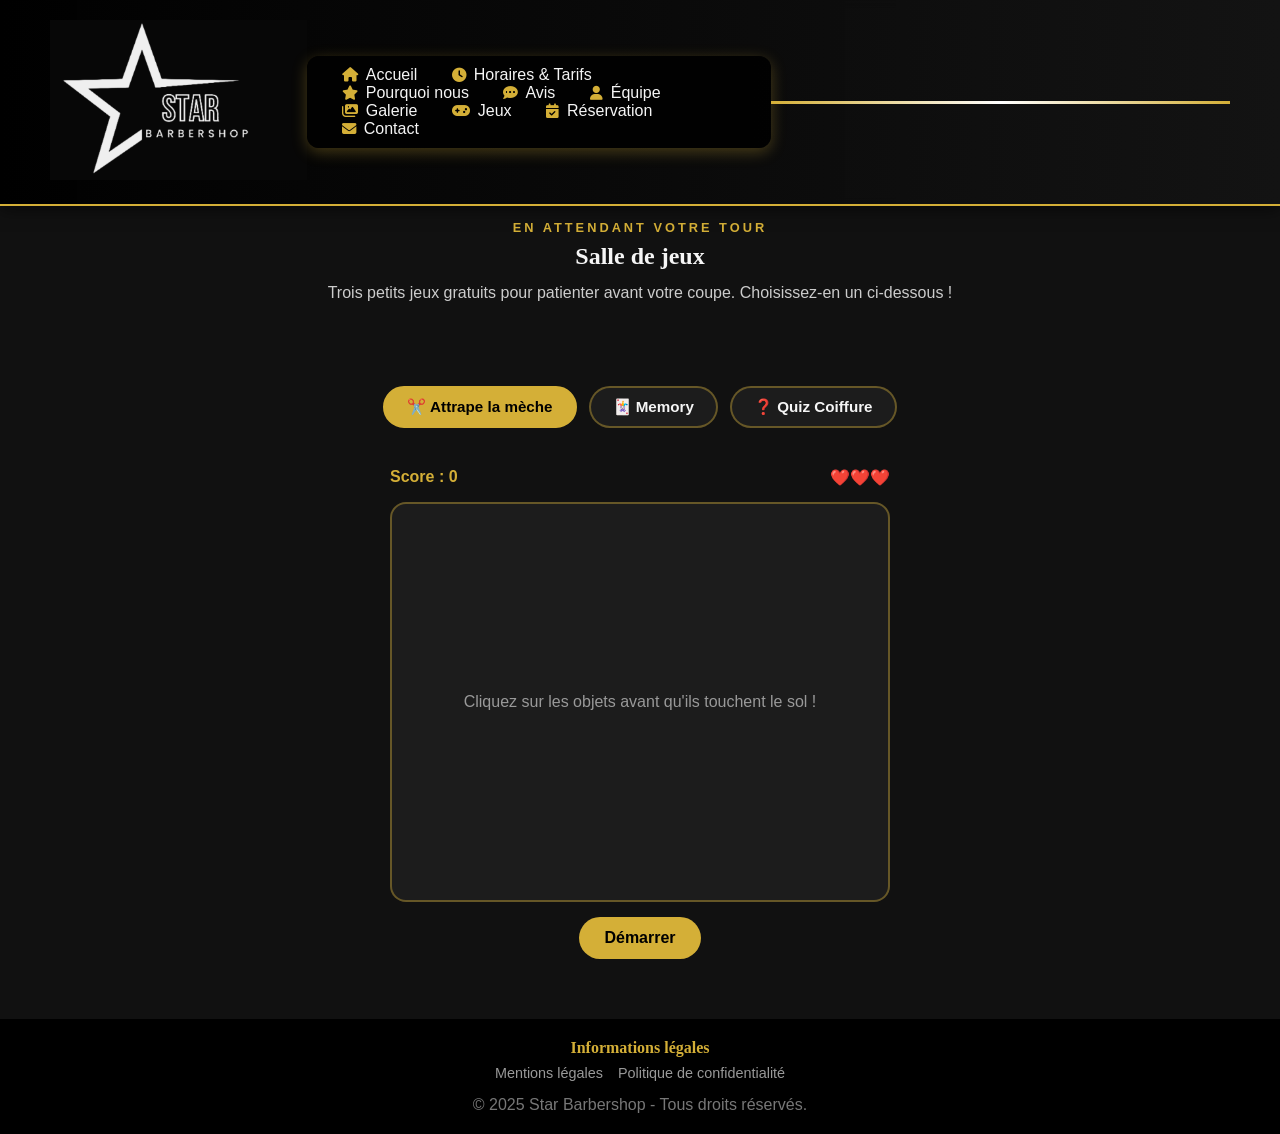
==== jeux.html @ d7e020ca "Add files via upload" ====
<!DOCTYPE html>
<html lang="fr">
<head>
  <meta charset="UTF-8" />
  <meta name="viewport" content="width=device-width, initial-scale=1.0">
  <title>Jeux — Star Barbershop</title>
  <meta name="description" content="Patientez en jouant : trois mini-jeux gratuits sur le site de Star Barbershop, salon de coiffure à Mourmelon-le-Grand.">
  <link rel="canonical" href="https://www.starbarbershop.fr/jeux.html">

  <link rel="icon" type="image/svg+xml" href="favicon.svg?v=2">
  <link rel="icon" type="image/png" sizes="32x32" href="favicon-32x32.png?v=2">
  <link rel="icon" type="image/png" sizes="16x16" href="favicon-16x16.png?v=2">
  <link rel="icon" href="favicon.ico?v=2" sizes="any">
  <link rel="apple-touch-icon" href="apple-touch-icon.png?v=2">

  <link href="https://fonts.googleapis.com/css2?family=Roboto:wght@400;700&display=swap" rel="stylesheet">
  <link rel="stylesheet" href="https://cdnjs.cloudflare.com/ajax/libs/font-awesome/6.5.0/css/all.min.css" />
  <link rel="stylesheet" href="style.css" />
  <link rel="stylesheet" href="games.css" />
</head>
<body>

<header class="header">
  <a href="index.html"><img src="image/logo.png" alt="Star Barbershop" class="logo"></a>

  <div class="burger" id="burger">☰</div>

  <nav id="menu">
    <a href="index.html#accueil"><i class="fa-solid fa-house"></i> Accueil</a>
    <a href="index.html#infos"><i class="fa-solid fa-clock"></i> Horaires & Tarifs</a>
    <a href="index.html#why"><i class="fa-solid fa-star"></i> Pourquoi nous</a>
    <a href="index.html#avis"><i class="fa-solid fa-comment-dots"></i> Avis</a>
    <a href="index.html#equipe"><i class="fa-solid fa-user"></i> Équipe</a>
    <a href="index.html#galerie"><i class="fa-solid fa-images"></i> Galerie</a>
    <a href="jeux.html"><i class="fa-solid fa-gamepad"></i> Jeux</a>
    <a href="index.html#reservation"><i class="fa-solid fa-calendar-check"></i> Réservation</a>
    <a href="index.html#contact"><i class="fa-solid fa-envelope"></i> Contact</a>
  </nav>
</header>

<section id="jeux-intro" class="games-intro">
  <span class="eyebrow">En attendant votre tour</span>
  <h1>Salle de jeux</h1>
  <p>Trois petits jeux gratuits pour patienter avant votre coupe. Choisissez-en un ci-dessous !</p>
</section>

<section id="jeux" class="games">
  <div class="game-selector">
    <button class="game-tab active" data-game="catch">✂️ Attrape la mèche</button>
    <button class="game-tab" data-game="memory">🃏 Memory</button>
    <button class="game-tab" data-game="quiz">❓ Quiz Coiffure</button>
  </div>

  <!-- JEU 1 : ATTRAPE LA MÈCHE -->
  <div id="game-catch" class="game-panel active">
    <div class="catch-game">
      <div class="catch-stats">
        <span>Score : <strong id="catch-score">0</strong></span>
        <span id="catch-lives">❤️❤️❤️</span>
      </div>
      <div id="catch-area" class="catch-area">
        <p class="catch-message">Cliquez sur les objets avant qu'ils touchent le sol !</p>
      </div>
      <button id="catch-start-btn" class="btn">Démarrer</button>
    </div>
  </div>

  <!-- JEU 2 : MEMORY -->
  <div id="game-memory" class="game-panel">
    <div class="memory-game">
      <div class="memory-stats">Coups : <strong id="memory-moves">0</strong></div>
      <div id="memory-grid" class="memory-grid"></div>
      <p id="memory-win-message" class="memory-win-message" style="display:none;"></p>
      <button id="memory-restart-btn" class="btn">Recommencer</button>
    </div>
  </div>

  <!-- JEU 3 : QUIZ -->
  <div id="game-quiz" class="game-panel">
    <div class="quiz-game">
      <div id="quiz-question-block" class="quiz-question-block">
        <p id="quiz-progress" class="quiz-progress">Question 1/6</p>
        <h3 id="quiz-question" class="quiz-question"></h3>
        <div id="quiz-options" class="quiz-options"></div>
        <p id="quiz-feedback" class="quiz-feedback"></p>
        <button id="quiz-next-btn" class="btn" style="display:none;">Question suivante</button>
      </div>
      <div id="quiz-result" class="quiz-result" style="display:none;">
        <p id="quiz-score-text"></p>
        <button id="quiz-restart-btn" class="btn">Recommencer</button>
      </div>
    </div>
  </div>
</section>

<footer>
  <div class="footer-legal">
    <h3>Informations légales</h3>
    <div class="footer-legal-links">
      <a href="mentions-legales.html">Mentions légales</a>
      <a href="politique-de-confidentialite.html">Politique de confidentialité</a>
    </div>
  </div>
  <p>© 2025 Star Barbershop - Tous droits réservés.</p>
</footer>

<script src="script.js"></script>
<script src="games.js"></script>
</body>
</html>
---- style.css ----
/* === RESET & BASE === */
* {
  margin: 0;
  padding: 0;
  box-sizing: border-box;
}

body {
  font-family: 'Poppins', sans-serif;
  background-color: #111;
  color: #f5f5f5;
  padding-top: 180px; /* hauteur du header + espace */
  overflow-x: hidden;
}

html {
  scroll-behavior: smooth; /* défilement fluide */
  scroll-padding-top: 180px; /* espace au-dessus des sections pour header fixe */
}

/* === TITRES === */
h1, h2 {
  font-family: 'Playfair Display', serif;
  text-align: center;
}

h2::after {
  content: "";
  width: 60px;
  height: 3px;
  background: #d4af37;
  display: block;
  margin: 10px auto;
}

.eyebrow {
  display: block;
  text-align: center;
  color: #d4af37;
  text-transform: uppercase;
  letter-spacing: 3px;
  font-size: 0.8rem;
  font-weight: 600;
  margin-bottom: 8px;
}

/* === HEADER === */
header, .header {
  position: fixed;
  width: 100%;
  top: 0;
  background: linear-gradient(90deg, rgba(0,0,0,0.95), rgba(20,20,20,0.85));
  display: flex;
  justify-content: space-between;
  align-items: center;
  padding: 20px 50px;
  box-shadow: 0 4px 15px rgba(0,0,0,0.5);
  border-bottom: 2px solid #d4af37; /* touche dorée subtile */
  z-index: 1000;
  backdrop-filter: blur(5px); /* effet glass */
}

header::after {
  content: "";
  display: block;
  width: 100%;
  height: 3px;
  background: linear-gradient(to right, #d4af37, #fff, #d4af37);
}

.logo {
  height: 160px;
  transition: transform 0.3s ease, filter 0.3s ease;
}

.logo:hover {
  transform: scale(1.05);
  filter: drop-shadow(0 0 8px #d4af37);
}

nav a {
  color: #f5f5f5;
  margin: 0 15px;
  text-decoration: none;
  font-weight: 500;
  transition: color 0.3s ease;
}
nav a i {
  color: #d4af37;
  font-size: 0.9em;
}

nav a:hover {
  color: #d4af37;
}
nav a {
  display: inline-flex;
  align-items: center;
  gap: 8px;                   /* espace icône ↔ texte */
}

nav a:focus-visible,
.btn:focus-visible,
.gallery img:focus-visible {
  outline: 2px solid #d4af37;
  outline-offset: 3px;
}

/* === HERO (avec parallaxe léger) === */
.hero {
  width: 100%;
  height: 60vh; /* réduit la hauteur de la partie noire */
  text-align: center;
  padding: 60px 20px;
  background: linear-gradient(rgba(0,0,0,0.6), rgba(0,0,0,0.6)),
              url("image/hero.jpg") center/cover no-repeat fixed; /* parallaxe léger */
  display: flex;
  justify-content: center;
  align-items: center;
  flex-direction: column;
}

.hero h1 {
  font-size: 2.8rem;
  line-height: 1.2;
}

.hero h1 span {
  color: #d4af37;
}

.hero p {
  margin: 15px 0;
  font-size: 1.2rem;
}

.hero-trust {
  display: inline-flex;
  align-items: center;
  gap: 8px;
  color: #d4af37;
  font-weight: 600;
  font-size: 0.95rem;
  margin-bottom: 10px;
}

.hero-trust i {
  font-size: 0.85em;
}

/* === BOUTONS === */
.btn {
  background-color: #d4af37;
  color: #000;
  padding: 12px 25px;
  border-radius: 50px;
  text-decoration: none;
  font-weight: bold;
  display: inline-flex;
  align-items: center;
  gap: 8px;
  transition: all 0.3s ease;
  margin: auto;
  border: none;
  cursor: pointer;
  font-family: inherit;
  font-size: 1rem;
}

.btn:hover {
  transform: scale(1.05);
  box-shadow: 0 6px 15px rgba(212, 175, 55, 0.5);
}

.btn-outline {
  background-color: transparent;
  color: #f5f5f5;
  border: 2px solid #666;
}

.btn-outline:hover {
  border-color: #d4af37;
  box-shadow: none;
  transform: none;
}

.google-btn {
  background-color: #4285F4;
  color: #fff;
}

/* === SECTIONS === */
section {
  width: 100%;
  padding: 60px 20px;
  margin: auto;
  opacity: 0;
  transform: translateY(40px);
  transition: all 0.8s ease;
  display: flex;
  flex-direction: column;
  align-items: center;
  scroll-margin-top: 180px; /* pour ancres */
}

section.visible {
  opacity: 1;
  transform: translateY(0);
}

/* === INFOS BOX (Horaires et Tarifs) === */
.infos, .why {
  padding: 80px 20px;
}

.infos-container {
  width: 100%;
  display: flex;
  justify-content: center;
  flex-wrap: wrap;
  gap: 40px;
}

.infos-box {
  flex: 0 1 300px;
  background: #1c1c1c;
  padding: 40px;
  border-radius: 20px;
  text-align: center;
  border: 2px solid rgba(212,175,55,0.6);
  box-shadow: 0 8px 20px rgba(212,175,55,0.3);
  transition: transform 0.3s ease, box-shadow 0.3s ease;
}

.infos-box:hover {
  transform: translateY(-5px);
  box-shadow: 0 10px 25px rgba(212,175,55,0.5);
}

.infos-box li {
  display: flex;
  justify-content: space-between;
  padding: 12px 0;
  border-bottom: 1px solid #333;
}

/* === WHY BOX (Savoir-faire, Qualité, Ambiance) === */
.why-grid {
  display: flex;
  flex-wrap: wrap;
  justify-content: center;
  gap: 30px;
  width: 100%;
}

.why-box {
  flex: 0 1 280px;
  background: #222;
  padding: 35px;
  border-radius: 20px;
  text-align: center;
  border: 2px solid rgba(212,175,55,0.3);
  box-shadow: 0 6px 18px rgba(212,175,55,0.2);
  transition: transform 0.3s ease, background 0.3s ease, box-shadow 0.3s ease;
}

.why-box:hover {
  transform: translateY(-5px);
  background: #2a2a2a;
  box-shadow: 0 10px 25px rgba(212,175,55,0.4);
}

.why-box i {
  font-size: 2.5rem;
  color: #d4af37;
  margin-bottom: 15px;
}

/* === AVIS CLIENTS (Google) === */
.avis {
  padding: 80px 20px;
}

.avis-content {
  display: flex;
  flex-wrap: wrap;
  justify-content: center;
  align-items: center;
  gap: 50px;
  max-width: 800px;
  margin-bottom: 30px;
}

.rating-circle {
  display: flex;
  flex-direction: column;
  align-items: center;
  background: #1c1c1c;
  border: 2px solid rgba(212,175,55,0.6);
  border-radius: 20px;
  padding: 30px 40px;
  box-shadow: 0 8px 20px rgba(212,175,55,0.3);
}

.rating-number {
  font-family: 'Playfair Display', serif;
  font-size: 3rem;
  font-weight: 700;
  color: #d4af37;
  line-height: 1;
}

.stars {
  margin: 10px 0;
  color: #d4af37;
  font-size: 1.1rem;
  letter-spacing: 3px;
}

.rating-count {
  color: #ccc;
  font-size: 0.9rem;
}

.avis-text {
  flex: 1 1 280px;
  color: #ddd;
  line-height: 1.7;
  text-align: center;
}

/* === GALERIE === */
.gallery {
  display: flex;
  justify-content: center;
  flex-wrap: wrap;
  gap: 15px;
  width: 100%;
}

.gallery img {
  max-width: 280px;
  width: 100%;
  border-radius: 8px;
  transition: transform 0.4s, box-shadow 0.4s;
}

.gallery img:hover {
  transform: scale(1.05);
  box-shadow: 0 8px 20px rgba(212, 175, 55, 0.4);
}

.gallery-note {
  color: #999;
  font-size: 0.85rem;
  margin-top: 15px;
  text-align: center;
}

/* === ÉQUIPE === */
.team {
  display: flex;
  justify-content: center;
  flex-wrap: wrap;
  gap: 20px;
}

.member {
  text-align: center;
  flex: 0 1 250px;
}

.member img {
  width: 100%;
  border-radius: 10px;
  margin-bottom: 10px;
}

/* === CARTE (consentement cookies) === */
.map-container {
  width: 100%;
  max-width: 100%;
}

.map-placeholder {
  width: 100%;
  height: 250px;
  background: #1c1c1c;
  border: 2px dashed rgba(212,175,55,0.4);
  border-radius: 10px;
  display: flex;
  flex-direction: column;
  align-items: center;
  justify-content: center;
  text-align: center;
  gap: 15px;
  padding: 20px;
}

.map-placeholder p {
  color: #ccc;
  font-size: 0.9rem;
  max-width: 400px;
}

#gmap-iframe {
  border: 0;
  border-radius: 10px;
}

/* === FOOTER === */
footer {
  width: 100%;
  text-align: center;
  padding: 20px;
  background-color: #000;
  color: #777;
}

/* === SECTION "INFORMATIONS LÉGALES" DANS LE FOOTER === */
.footer-legal {
  margin-bottom: 15px;
}

.footer-legal h3 {
  font-family: 'Playfair Display', serif;
  color: #d4af37;
  font-size: 1rem;
  margin-bottom: 8px;
}

.footer-legal-links {
  display: flex;
  justify-content: center;
  flex-wrap: wrap;
  gap: 15px;
}

.footer-legal-links a {
  color: #999;
  text-decoration: none;
  font-size: 0.9rem;
  transition: color 0.3s ease;
}

.footer-legal-links a:hover {
  color: #d4af37;
}

/* === BANDEAU COOKIES === */
.cookie-banner {
  position: fixed;
  bottom: 20px;
  left: 50%;
  transform: translateX(-50%);
  width: min(600px, 92vw);
  background: #1c1c1c;
  border: 2px solid rgba(212,175,55,0.6);
  border-radius: 16px;
  padding: 20px 25px;
  box-shadow: 0 10px 30px rgba(0,0,0,0.6);
  z-index: 2000;
  display: flex;
  flex-direction: column;
  gap: 15px;
}

.cookie-banner.hidden {
  display: none;
}

.cookie-banner p {
  color: #ddd;
  font-size: 0.9rem;
  line-height: 1.5;
}

.cookie-banner a {
  color: #d4af37;
  text-decoration: underline;
}

.cookie-actions {
  display: flex;
  gap: 12px;
  justify-content: center;
  flex-wrap: wrap;
}

.cookie-actions .btn {
  padding: 10px 22px;
  font-size: 0.9rem;
  margin: 0;
}

/* === PAGE LÉGALE (Mentions légales, etc.) === */
.legal-page {
  max-width: 900px;
  margin: 0 auto;
  padding-top: 40px;
  text-align: left;
}

.legal-page h1 {
  font-size: 2.2rem;
}

.last-updated {
  text-align: center;
  color: #999;
  font-style: italic;
  margin-bottom: 40px;
}

.legal-content {
  display: flex;
  flex-direction: column;
  gap: 30px;
  width: 100%;
}

.legal-block {
  background: #1c1c1c;
  padding: 30px;
  border-radius: 20px;
  border: 2px solid rgba(212, 175, 55, 0.3);
  box-shadow: 0 6px 18px rgba(212, 175, 55, 0.15);
}

.legal-block h2 {
  text-align: left;
  font-size: 1.4rem;
  margin-bottom: 15px;
}

.legal-block h2::after {
  margin: 10px 0;
}

.legal-text {
  color: #ddd;
  line-height: 1.6;
}

.legal-list li {
  display: flex;
  justify-content: space-between;
  gap: 20px;
  padding: 10px 0;
  border-bottom: 1px solid #333;
  color: #ddd;
}

.legal-list li span:first-child {
  color: #d4af37;
  font-weight: 600;
  flex: 0 0 auto;
}

.legal-list li span:last-child {
  text-align: right;
}

/* === MODALE === */
.modal {
  display: none; 
  position: fixed; 
  z-index: 1000; 
  left: 0;
  top: 0;
  width: 100%; 
  height: 100%; 
  overflow: auto; 
  background-color: rgba(0,0,0,0.7);
  animation: fadeIn 0.3s;
}

.modal-content {
  background-color: #111;
  margin: 50px auto; 
  padding: 20px;
  border-radius: 8px;
  width: 90%;
  max-width: 900px;
  box-shadow: 0 8px 20px rgba(212,175,55,0.5);
  position: relative;
}

.close {
  color: #d4af37;
  float: right;
  font-size: 28px;
  font-weight: bold;
  cursor: pointer;
}

.close:hover {
  color: #fff;
}

@keyframes fadeIn {
  from {opacity: 0;}
  to {opacity: 1;}
}

/* === FORMULAIRES === */
form {
  display: flex;
  flex-direction: column;
  gap: 10px;
  max-width: 400px;
  margin: 0 auto;
}

form input, form select, form button {
  padding: 10px;
  border-radius: 5px;
  border: none;
}

form button {
  background-color: #d4af37;
  color: #000;
  font-weight: bold;
  cursor: pointer;
  transition: all 0.3s ease;
}

form button:hover {
  transform: scale(1.03);
  box-shadow: 0 5px 12px rgba(212, 175, 55, 0.4);
}

/* === MENU BURGER === */
.burger {
  display: none;
  font-size: 2em;
  color: #d4af37;
  cursor: pointer;
  transition: transform 0.3s ease;
}

.burger.active {
  transform: rotate(90deg);
}

#menu {
  background-color: rgba(0, 0, 0, 0.85);
  border-radius: 12px;
  padding: 10px 20px;
  box-shadow: 0 4px 15px rgba(212, 175, 55, 0.3);
}

/* === RESPONSIVE === */
@media (max-width: 1024px) {
  header { flex-direction: column; text-align: center; }
  nav { margin-top: 10px; }
  nav a { display: inline-block; margin: 8px 10px; }
}

@media (max-width: 768px) {
  body {
    font-size: 15px;
    padding-top: 100px; /* CORRECTION : header mobile plus bas (~70-90px), évite le grand vide */
  }
  html {
    scroll-padding-top: 100px; /* CORRECTION : cohérent avec le nouveau padding-top mobile */
  }
  header { padding: 10px 20px; }
  .logo { height: 50px; }
  .hero { height: 50vh; padding: 50px 20px; }
  .hero h1 { font-size: 1.8em; }
  .btn { padding: 12px 25px; font-size: 0.9em; }
  section { padding: 40px 20px; scroll-margin-top: 100px; }
  .avis-content { gap: 25px; }
  .team { flex-direction: column; align-items: center; }
  .member { width: 90%; }
  .member img { width: 100%; border-radius: 8px; }
  .gallery { flex-direction: column; align-items: center; }
  .gallery img { width: 90%; }
  form { width: 100%; max-width: 90%; }
  form input, form select, form button { width: 100%; }
  iframe { height: 200px; }
  .map-placeholder { height: 200px; }
  .burger { display: block; }
  .legal-list li {
    flex-direction: column;
    gap: 4px;
  }
  .legal-list li span:last-child {
    text-align: left;
  }
  #menu {
    display: flex;
    flex-direction: column;
    width: 100%;
    background-color: #000;
    text-align: center;
    position: absolute;
    top: 75px;
    left: 0;
    overflow: hidden;
    max-height: 0;
    opacity: 0;
    border-top: 2px solid #d4af37;
  }
 #menu.active {
  max-height: 90vh;           /* prend presque tout l’écran */
  opacity: 1;
  overflow-y: auto;           /* scroll si nécessaire */
  box-shadow: 0 4px 15px rgba(212, 175, 55, 0.3);
}
  #menu a { display: block; margin: 12px 0; padding: 8px; font-size: 1.1em; color: #f5f5f5; transition: color 0.3s ease; }
  #menu a:hover { color: #d4af37; }
}

@media (max-width: 480px) {
  nav a { display: block; margin: 6px 0; }
  h1, h2 { font-size: 1.3em; }
  .btn { font-size: 0.8em; padding: 10px 20px; }
  footer { font-size: 0.8em; }
}

/* === ACCESSIBILITÉ : mouvement réduit === */
@media (prefers-reduced-motion: reduce) {
  html { scroll-behavior: auto; }
  section, .rating-number { transition: none; }
}
---- games.css ----
/* ============================
   PAGE JEUX — styles dédiés
   ============================ */

.games-intro {
  padding-top: 40px;
  max-width: 700px;
  margin: 0 auto;
  text-align: center;
}

.games-intro p {
  color: #ccc;
  line-height: 1.6;
  margin-top: 10px;
}

.games {
  padding-top: 20px;
}

/* --- Sélecteur d'onglets --- */
.game-selector {
  display: flex;
  flex-wrap: wrap;
  justify-content: center;
  gap: 12px;
  margin-bottom: 40px;
}

.game-tab {
  background: #1c1c1c;
  color: #f5f5f5;
  border: 2px solid rgba(212, 175, 55, 0.4);
  border-radius: 50px;
  padding: 10px 22px;
  font-family: inherit;
  font-size: 0.95rem;
  font-weight: 600;
  cursor: pointer;
  transition: all 0.3s ease;
}

.game-tab:hover {
  border-color: #d4af37;
}

.game-tab.active {
  background: #d4af37;
  color: #000;
  border-color: #d4af37;
}

.game-panel {
  display: none;
  width: 100%;
  flex-direction: column;
  align-items: center;
}

.game-panel.active {
  display: flex;
}

/* ============================
   JEU 1 — Attrape la mèche
   ============================ */
.catch-game {
  width: 100%;
  max-width: 500px;
  display: flex;
  flex-direction: column;
  align-items: center;
  gap: 15px;
}

.catch-stats {
  display: flex;
  justify-content: space-between;
  width: 100%;
  font-weight: 600;
  color: #d4af37;
}

.catch-area {
  position: relative;
  width: 100%;
  height: 400px;
  background: #1c1c1c;
  border: 2px solid rgba(212, 175, 55, 0.4);
  border-radius: 16px;
  overflow: hidden;
  display: flex;
  align-items: center;
  justify-content: center;
}

.catch-message {
  color: #999;
  text-align: center;
  padding: 0 20px;
}

.falling-object {
  position: absolute;
  font-size: 2rem;
  cursor: pointer;
  user-select: none;
  line-height: 1;
  transition: transform 0.15s ease, opacity 0.15s ease;
}

.falling-object:hover {
  transform: scale(1.15);
}

.falling-object.caught {
  transform: scale(1.6);
  opacity: 0;
}

/* ============================
   JEU 2 — Memory
   ============================ */
.memory-game {
  width: 100%;
  max-width: 480px;
  display: flex;
  flex-direction: column;
  align-items: center;
  gap: 15px;
}

.memory-stats {
  font-weight: 600;
  color: #d4af37;
}

.memory-grid {
  display: grid;
  grid-template-columns: repeat(4, 1fr);
  gap: 10px;
  width: 100%;
}

.memory-card {
  aspect-ratio: 1 / 1;
  perspective: 600px;
  cursor: pointer;
}

.memory-card-inner {
  position: relative;
  width: 100%;
  height: 100%;
  transition: transform 0.5s;
  transform-style: preserve-3d;
}

.memory-card.flipped .memory-card-inner,
.memory-card.matched .memory-card-inner {
  transform: rotateY(180deg);
}

.memory-card-back,
.memory-card-front {
  position: absolute;
  width: 100%;
  height: 100%;
  backface-visibility: hidden;
  border-radius: 10px;
  display: flex;
  align-items: center;
  justify-content: center;
  font-size: 1.8rem;
}

.memory-card-back {
  background: #1c1c1c;
  border: 2px solid rgba(212, 175, 55, 0.5);
  color: #d4af37;
  font-family: 'Playfair Display', serif;
  font-weight: 700;
}

.memory-card-front {
  background: #d4af37;
  color: #000;
  transform: rotateY(180deg);
}

.memory-card.matched .memory-card-front {
  background: #2a2a2a;
  color: #d4af37;
  border: 2px solid #d4af37;
}

.memory-win-message {
  color: #d4af37;
  font-weight: 600;
  text-align: center;
}

/* ============================
   JEU 3 — Quiz Barbershop
   ============================ */
.quiz-game {
  width: 100%;
  max-width: 550px;
  display: flex;
  flex-direction: column;
  align-items: center;
  gap: 15px;
}

.quiz-question-block {
  width: 100%;
  display: flex;
  flex-direction: column;
  align-items: center;
  gap: 15px;
}

.quiz-progress {
  color: #999;
  font-size: 0.9rem;
}

.quiz-question {
  font-family: 'Playfair Display', serif;
  font-size: 1.3rem;
  text-align: center;
}

.quiz-options {
  width: 100%;
  display: flex;
  flex-direction: column;
  gap: 10px;
}

.quiz-option {
  background: #1c1c1c;
  color: #f5f5f5;
  border: 2px solid rgba(212, 175, 55, 0.3);
  border-radius: 10px;
  padding: 12px 18px;
  text-align: left;
  font-family: inherit;
  font-size: 0.95rem;
  cursor: pointer;
  transition: all 0.2s ease;
}

.quiz-option:hover:not(:disabled) {
  border-color: #d4af37;
}

.quiz-option:disabled {
  cursor: default;
}

.quiz-option.correct {
  background: rgba(60, 160, 90, 0.25);
  border-color: #3ca05a;
}

.quiz-option.incorrect {
  background: rgba(200, 70, 70, 0.25);
  border-color: #c84646;
}

.quiz-feedback {
  text-align: center;
  font-size: 0.9rem;
  line-height: 1.5;
  min-height: 1.2em;
}

.quiz-feedback-correct {
  color: #6fcf8f;
}

.quiz-feedback-incorrect {
  color: #e08a8a;
}

.quiz-result {
  text-align: center;
  display: flex;
  flex-direction: column;
  align-items: center;
  gap: 15px;
}

.quiz-result p {
  font-family: 'Playfair Display', serif;
  font-size: 1.5rem;
  color: #d4af37;
}

/* === RESPONSIVE === */
@media (max-width: 600px) {
  .memory-grid {
    grid-template-columns: repeat(3, 1fr);
  }
  .catch-area {
    height: 320px;
  }
}
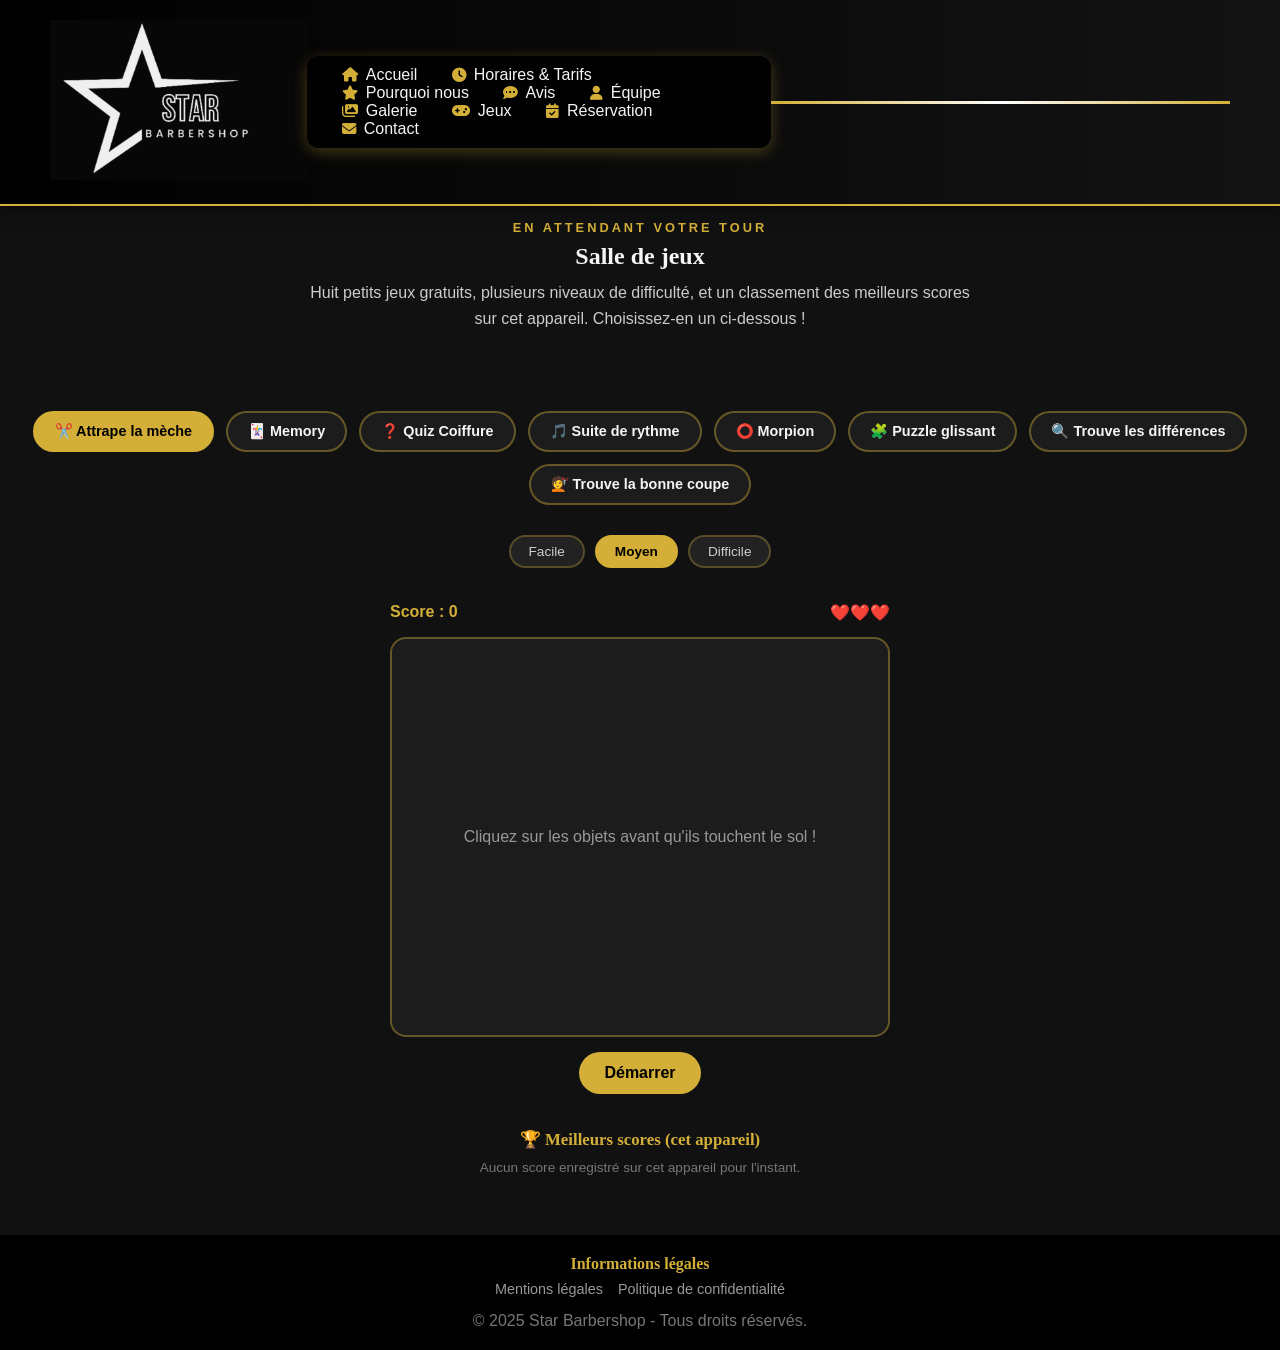
==== commit 0e515697: "Enhance game section with additional games and details Updated game descriptions and added new games" ====
--- a/jeux.html
+++ b/jeux.html
@@ -4,7 +4,7 @@
   <meta charset="UTF-8" />
   <meta name="viewport" content="width=device-width, initial-scale=1.0">
   <title>Jeux — Star Barbershop</title>
-  <meta name="description" content="Patientez en jouant : trois mini-jeux gratuits sur le site de Star Barbershop, salon de coiffure à Mourmelon-le-Grand.">
+  <meta name="description" content="Patientez en jouant : plusieurs mini-jeux gratuits avec niveaux de difficulté et classement, sur le site de Star Barbershop à Mourmelon-le-Grand.">
   <link rel="canonical" href="https://www.starbarbershop.fr/jeux.html">
 
   <link rel="icon" type="image/svg+xml" href="favicon.svg?v=2">
@@ -41,7 +41,7 @@
 <section id="jeux-intro" class="games-intro">
   <span class="eyebrow">En attendant votre tour</span>
   <h1>Salle de jeux</h1>
-  <p>Trois petits jeux gratuits pour patienter avant votre coupe. Choisissez-en un ci-dessous !</p>
+  <p>Huit petits jeux gratuits, plusieurs niveaux de difficulté, et un classement des meilleurs scores sur cet appareil. Choisissez-en un ci-dessous !</p>
 </section>
 
 <section id="jeux" class="games">
@@ -49,11 +49,21 @@
     <button class="game-tab active" data-game="catch">✂️ Attrape la mèche</button>
     <button class="game-tab" data-game="memory">🃏 Memory</button>
     <button class="game-tab" data-game="quiz">❓ Quiz Coiffure</button>
+    <button class="game-tab" data-game="simon">🎵 Suite de rythme</button>
+    <button class="game-tab" data-game="tictactoe">⭕ Morpion</button>
+    <button class="game-tab" data-game="puzzle">🧩 Puzzle glissant</button>
+    <button class="game-tab" data-game="diff">🔍 Trouve les différences</button>
+    <button class="game-tab" data-game="haircut">💇 Trouve la bonne coupe</button>
   </div>
 
   <!-- JEU 1 : ATTRAPE LA MÈCHE -->
   <div id="game-catch" class="game-panel active">
     <div class="catch-game">
+      <div id="catch-level-select" class="level-selector">
+        <button class="level-btn" data-level="facile">Facile</button>
+        <button class="level-btn active" data-level="moyen">Moyen</button>
+        <button class="level-btn" data-level="difficile">Difficile</button>
+      </div>
       <div class="catch-stats">
         <span>Score : <strong id="catch-score">0</strong></span>
         <span id="catch-lives">❤️❤️❤️</span>
@@ -62,24 +72,51 @@
         <p class="catch-message">Cliquez sur les objets avant qu'ils touchent le sol !</p>
       </div>
       <button id="catch-start-btn" class="btn">Démarrer</button>
+      <div id="catch-score-submit" class="score-submit" style="display:none;">
+        <input type="text" id="catch-name-input" maxlength="16" placeholder="Votre pseudo">
+        <button id="catch-save-score-btn" class="btn">Enregistrer le score</button>
+      </div>
+      <div class="leaderboard">
+        <h4>🏆 Meilleurs scores (cet appareil)</h4>
+        <div id="catch-leaderboard"></div>
+      </div>
     </div>
   </div>
 
   <!-- JEU 2 : MEMORY -->
   <div id="game-memory" class="game-panel">
     <div class="memory-game">
+      <div id="memory-level-select" class="level-selector">
+        <button class="level-btn" data-level="facile">Facile</button>
+        <button class="level-btn active" data-level="moyen">Moyen</button>
+        <button class="level-btn" data-level="difficile">Difficile</button>
+      </div>
       <div class="memory-stats">Coups : <strong id="memory-moves">0</strong></div>
       <div id="memory-grid" class="memory-grid"></div>
       <p id="memory-win-message" class="memory-win-message" style="display:none;"></p>
       <button id="memory-restart-btn" class="btn">Recommencer</button>
+      <div id="memory-score-submit" class="score-submit" style="display:none;">
+        <input type="text" id="memory-name-input" maxlength="16" placeholder="Votre pseudo">
+        <button id="memory-save-score-btn" class="btn">Enregistrer le score</button>
+      </div>
+      <div class="leaderboard">
+        <h4>🏆 Meilleurs scores (cet appareil)</h4>
+        <div id="memory-leaderboard"></div>
+      </div>
     </div>
   </div>
 
   <!-- JEU 3 : QUIZ -->
   <div id="game-quiz" class="game-panel">
     <div class="quiz-game">
+      <div id="quiz-level-select" class="level-selector">
+        <button class="level-btn" data-level="facile">Facile</button>
+        <button class="level-btn active" data-level="moyen">Moyen</button>
+        <button class="level-btn" data-level="difficile">Difficile</button>
+      </div>
       <div id="quiz-question-block" class="quiz-question-block">
-        <p id="quiz-progress" class="quiz-progress">Question 1/6</p>
+        <p id="quiz-progress" class="quiz-progress">Question 1</p>
+        <span id="quiz-timer" class="timer-display"></span>
         <h3 id="quiz-question" class="quiz-question"></h3>
         <div id="quiz-options" class="quiz-options"></div>
         <p id="quiz-feedback" class="quiz-feedback"></p>
@@ -88,6 +125,168 @@
       <div id="quiz-result" class="quiz-result" style="display:none;">
         <p id="quiz-score-text"></p>
         <button id="quiz-restart-btn" class="btn">Recommencer</button>
+      </div>
+      <div id="quiz-score-submit" class="score-submit" style="display:none;">
+        <input type="text" id="quiz-name-input" maxlength="16" placeholder="Votre pseudo">
+        <button id="quiz-save-score-btn" class="btn">Enregistrer le score</button>
+      </div>
+      <div class="leaderboard">
+        <h4>🏆 Meilleurs scores (cet appareil)</h4>
+        <div id="quiz-leaderboard"></div>
+      </div>
+    </div>
+  </div>
+
+  <!-- JEU 4 : SIMON / SUITE DE RYTHME -->
+  <div id="game-simon" class="game-panel">
+    <div class="simon-game">
+      <div id="simon-level-select" class="level-selector">
+        <button class="level-btn" data-level="facile">Facile</button>
+        <button class="level-btn active" data-level="moyen">Moyen</button>
+        <button class="level-btn" data-level="difficile">Difficile</button>
+      </div>
+      <p class="simon-stats">Niveau : <strong id="simon-level">0</strong></p>
+      <div class="simon-board">
+        <button class="simon-pad" data-pad="0" style="--pad-color:#d4af37;" disabled></button>
+        <button class="simon-pad" data-pad="1" style="--pad-color:#4285F4;" disabled></button>
+        <button class="simon-pad" data-pad="2" style="--pad-color:#3ca05a;" disabled></button>
+        <button class="simon-pad" data-pad="3" style="--pad-color:#c84646;" disabled></button>
+      </div>
+      <p id="simon-message" class="simon-message">Cliquez sur Démarrer pour jouer</p>
+      <button id="simon-start-btn" class="btn">Démarrer</button>
+      <div id="simon-score-submit" class="score-submit" style="display:none;">
+        <input type="text" id="simon-name-input" maxlength="16" placeholder="Votre pseudo">
+        <button id="simon-save-score-btn" class="btn">Enregistrer le score</button>
+      </div>
+      <div class="leaderboard">
+        <h4>🏆 Meilleurs niveaux (cet appareil)</h4>
+        <div id="simon-leaderboard"></div>
+      </div>
+    </div>
+  </div>
+
+  <!-- JEU 5 : MORPION -->
+  <div id="game-tictactoe" class="game-panel">
+    <div class="ttt-game">
+      <div id="ttt-mode-select" class="level-selector ttt-mode-selector">
+        <button class="level-btn active" data-mode="2joueurs">2 joueurs</button>
+        <button class="level-btn" data-mode="ia">Contre l'ordinateur</button>
+      </div>
+      <div id="ttt-level-select" class="level-selector" style="display:none;">
+        <button class="level-btn" data-level="facile">Facile</button>
+        <button class="level-btn active" data-level="moyen">Moyen</button>
+        <button class="level-btn" data-level="difficile">Difficile</button>
+      </div>
+      <p id="ttt-status" class="ttt-status">Au tour de X</p>
+      <p id="ttt-stats" class="ttt-stats"></p>
+      <div id="ttt-board" class="ttt-board">
+        <button class="ttt-cell" data-i="0"></button>
+        <button class="ttt-cell" data-i="1"></button>
+        <button class="ttt-cell" data-i="2"></button>
+        <button class="ttt-cell" data-i="3"></button>
+        <button class="ttt-cell" data-i="4"></button>
+        <button class="ttt-cell" data-i="5"></button>
+        <button class="ttt-cell" data-i="6"></button>
+        <button class="ttt-cell" data-i="7"></button>
+        <button class="ttt-cell" data-i="8"></button>
+      </div>
+      <button id="ttt-restart-btn" class="btn">Recommencer</button>
+      <div id="ttt-score-submit" class="score-submit" style="display:none;">
+        <input type="text" id="ttt-name-input" maxlength="16" placeholder="Votre pseudo">
+        <button id="ttt-save-score-btn" class="btn">Enregistrer le score</button>
+      </div>
+      <div class="leaderboard">
+        <h4>🏆 Victoires contre l'IA (cet appareil)</h4>
+        <div id="ttt-leaderboard"></div>
+      </div>
+    </div>
+  </div>
+
+  <!-- JEU 6 : PUZZLE GLISSANT -->
+  <div id="game-puzzle" class="game-panel">
+    <div class="puzzle-game">
+      <div id="puzzle-level-select" class="level-selector">
+        <button class="level-btn active" data-level="facile">Facile</button>
+        <button class="level-btn" data-level="moyen">Moyen</button>
+        <button class="level-btn" data-level="difficile">Difficile</button>
+      </div>
+      <p class="puzzle-stats">Coups : <strong id="puzzle-moves">0</strong></p>
+      <div id="puzzle-board" class="puzzle-board"></div>
+      <p id="puzzle-win-message" class="puzzle-win-message" style="display:none;"></p>
+      <button id="puzzle-restart-btn" class="btn">Mélanger</button>
+      <div id="puzzle-score-submit" class="score-submit" style="display:none;">
+        <input type="text" id="puzzle-name-input" maxlength="16" placeholder="Votre pseudo">
+        <button id="puzzle-save-score-btn" class="btn">Enregistrer le score</button>
+      </div>
+      <div class="leaderboard">
+        <h4>🏆 Meilleurs scores (cet appareil)</h4>
+        <div id="puzzle-leaderboard"></div>
+      </div>
+    </div>
+  </div>
+
+  <!-- JEU 7 : JEU DES DIFFÉRENCES -->
+  <div id="game-diff" class="game-panel">
+    <div class="diff-game">
+      <div id="diff-level-select" class="level-selector">
+        <button class="level-btn" data-level="facile">Facile</button>
+        <button class="level-btn active" data-level="moyen">Moyen</button>
+        <button class="level-btn" data-level="difficile">Difficile</button>
+      </div>
+      <p class="diff-stats">
+        Différences trouvées : <strong id="diff-found">0</strong> / <span id="diff-total">6</span>
+        &nbsp;·&nbsp;<span id="diff-timer" class="timer-display"></span>
+      </p>
+      <div class="diff-boards">
+        <div>
+          <p class="diff-label">Étagère A (référence)</p>
+          <div id="diff-grid-a" class="diff-grid"></div>
+        </div>
+        <div>
+          <p class="diff-label">Étagère B — cliquez sur ce qui a changé</p>
+          <div id="diff-grid-b" class="diff-grid"></div>
+        </div>
+      </div>
+      <p id="diff-win-message" class="diff-win-message" style="display:none;"></p>
+      <button id="diff-restart-btn" class="btn">Nouvelle partie</button>
+      <div id="diff-score-submit" class="score-submit" style="display:none;">
+        <input type="text" id="diff-name-input" maxlength="16" placeholder="Votre pseudo">
+        <button id="diff-save-score-btn" class="btn">Enregistrer le score</button>
+      </div>
+      <div class="leaderboard">
+        <h4>🏆 Temps les plus rapides (cet appareil)</h4>
+        <div id="diff-leaderboard"></div>
+      </div>
+    </div>
+  </div>
+
+  <!-- JEU 8 : TROUVE LA BONNE COUPE -->
+  <div id="game-haircut" class="game-panel">
+    <div class="haircut-game">
+      <div id="haircut-level-select" class="level-selector">
+        <button class="level-btn" data-level="facile">Facile</button>
+        <button class="level-btn active" data-level="moyen">Moyen</button>
+        <button class="level-btn" data-level="difficile">Difficile</button>
+      </div>
+      <div id="haircut-block" class="haircut-block">
+        <p id="haircut-progress" class="quiz-progress">Client 1</p>
+        <span id="haircut-timer" class="timer-display"></span>
+        <p id="haircut-request" class="haircut-request"></p>
+        <div id="haircut-options" class="quiz-options"></div>
+        <p id="haircut-feedback" class="quiz-feedback"></p>
+        <button id="haircut-next-btn" class="btn" style="display:none;">Client suivant</button>
+      </div>
+      <div id="haircut-result" class="quiz-result" style="display:none;">
+        <p id="haircut-score-text"></p>
+        <button id="haircut-restart-btn" class="btn">Recommencer</button>
+      </div>
+      <div id="haircut-score-submit" class="score-submit" style="display:none;">
+        <input type="text" id="haircut-name-input" maxlength="16" placeholder="Votre pseudo">
+        <button id="haircut-save-score-btn" class="btn">Enregistrer le score</button>
+      </div>
+      <div class="leaderboard">
+        <h4>🏆 Meilleurs scores (cet appareil)</h4>
+        <div id="haircut-leaderboard"></div>
       </div>
     </div>
   </div>
--- a/games.css
+++ b/games.css
@@ -25,7 +25,7 @@
   flex-wrap: wrap;
   justify-content: center;
   gap: 12px;
-  margin-bottom: 40px;
+  margin-bottom: 30px;
 }
 
 .game-tab {
@@ -33,17 +33,15 @@
   color: #f5f5f5;
   border: 2px solid rgba(212, 175, 55, 0.4);
   border-radius: 50px;
-  padding: 10px 22px;
+  padding: 10px 20px;
   font-family: inherit;
-  font-size: 0.95rem;
+  font-size: 0.9rem;
   font-weight: 600;
   cursor: pointer;
   transition: all 0.3s ease;
 }
 
-.game-tab:hover {
-  border-color: #d4af37;
-}
+.game-tab:hover { border-color: #d4af37; }
 
 .game-tab.active {
   background: #d4af37;
@@ -58,9 +56,111 @@
   align-items: center;
 }
 
-.game-panel.active {
-  display: flex;
-}
+.game-panel.active { display: flex; }
+
+/* --- Sélecteur de niveau (réutilisé par les 8 jeux) --- */
+.level-selector {
+  display: flex;
+  gap: 10px;
+  margin-bottom: 20px;
+  flex-wrap: wrap;
+  justify-content: center;
+}
+
+.level-btn {
+  background: #222;
+  color: #ccc;
+  border: 2px solid rgba(212, 175, 55, 0.3);
+  border-radius: 50px;
+  padding: 7px 18px;
+  font-family: inherit;
+  font-size: 0.85rem;
+  cursor: pointer;
+  transition: all 0.2s ease;
+}
+
+.level-btn:hover { border-color: #d4af37; }
+
+.level-btn.active {
+  background: #d4af37;
+  color: #000;
+  border-color: #d4af37;
+  font-weight: 600;
+}
+
+.timer-display {
+  color: #d4af37;
+  font-weight: 600;
+}
+
+/* --- Enregistrement de score (réutilisé) --- */
+.score-submit {
+  display: flex;
+  gap: 8px;
+  flex-wrap: wrap;
+  justify-content: center;
+  margin-top: 12px;
+}
+
+.score-submit input {
+  padding: 10px 14px;
+  border-radius: 8px;
+  border: 2px solid rgba(212, 175, 55, 0.4);
+  background: #1c1c1c;
+  color: #f5f5f5;
+  font-family: inherit;
+  font-size: 0.9rem;
+  max-width: 180px;
+}
+
+.score-submit input::placeholder { color: #777; }
+.score-submit .btn { margin: 0; }
+
+/* --- Classement (réutilisé) --- */
+.leaderboard {
+  width: 100%;
+  max-width: 420px;
+  margin-top: 20px;
+}
+
+.leaderboard h4 {
+  text-align: center;
+  color: #d4af37;
+  font-family: 'Playfair Display', serif;
+  font-size: 1.05rem;
+  margin-bottom: 10px;
+}
+
+.leaderboard-list {
+  list-style: none;
+  display: flex;
+  flex-direction: column;
+  gap: 6px;
+}
+
+.leaderboard-item {
+  display: grid;
+  grid-template-columns: 26px 1fr auto auto;
+  align-items: center;
+  gap: 10px;
+  background: #1c1c1c;
+  border: 1px solid rgba(212, 175, 55, 0.25);
+  border-radius: 8px;
+  padding: 8px 12px;
+  font-size: 0.82rem;
+}
+
+.leaderboard-rank { color: #d4af37; font-weight: 700; text-align: center; }
+.leaderboard-name {
+  color: #f5f5f5;
+  font-weight: 600;
+  overflow: hidden;
+  text-overflow: ellipsis;
+  white-space: nowrap;
+}
+.leaderboard-score { color: #d4af37; font-weight: 700; white-space: nowrap; }
+.leaderboard-level { color: #888; font-size: 0.72rem; white-space: nowrap; }
+.leaderboard-empty { color: #777; text-align: center; font-size: 0.85rem; }
 
 /* ============================
    JEU 1 — Attrape la mèche
@@ -95,11 +195,7 @@
   justify-content: center;
 }
 
-.catch-message {
-  color: #999;
-  text-align: center;
-  padding: 0 20px;
-}
+.catch-message { color: #999; text-align: center; padding: 0 20px; }
 
 .falling-object {
   position: absolute;
@@ -110,14 +206,8 @@
   transition: transform 0.15s ease, opacity 0.15s ease;
 }
 
-.falling-object:hover {
-  transform: scale(1.15);
-}
-
-.falling-object.caught {
-  transform: scale(1.6);
-  opacity: 0;
-}
+.falling-object:hover { transform: scale(1.15); }
+.falling-object.caught { transform: scale(1.6); opacity: 0; }
 
 /* ============================
    JEU 2 — Memory
@@ -131,10 +221,7 @@
   gap: 15px;
 }
 
-.memory-stats {
-  font-weight: 600;
-  color: #d4af37;
-}
+.memory-stats { font-weight: 600; color: #d4af37; }
 
 .memory-grid {
   display: grid;
@@ -143,11 +230,7 @@
   width: 100%;
 }
 
-.memory-card {
-  aspect-ratio: 1 / 1;
-  perspective: 600px;
-  cursor: pointer;
-}
+.memory-card { aspect-ratio: 1 / 1; perspective: 600px; cursor: pointer; }
 
 .memory-card-inner {
   position: relative;
@@ -158,9 +241,7 @@
 }
 
 .memory-card.flipped .memory-card-inner,
-.memory-card.matched .memory-card-inner {
-  transform: rotateY(180deg);
-}
+.memory-card.matched .memory-card-inner { transform: rotateY(180deg); }
 
 .memory-card-back,
 .memory-card-front {
@@ -172,7 +253,7 @@
   display: flex;
   align-items: center;
   justify-content: center;
-  font-size: 1.8rem;
+  font-size: 1.6rem;
 }
 
 .memory-card-back {
@@ -183,11 +264,7 @@
   font-weight: 700;
 }
 
-.memory-card-front {
-  background: #d4af37;
-  color: #000;
-  transform: rotateY(180deg);
-}
+.memory-card-front { background: #d4af37; color: #000; transform: rotateY(180deg); }
 
 .memory-card.matched .memory-card-front {
   background: #2a2a2a;
@@ -195,49 +272,45 @@
   border: 2px solid #d4af37;
 }
 
-.memory-win-message {
-  color: #d4af37;
-  font-weight: 600;
+.memory-win-message { color: #d4af37; font-weight: 600; text-align: center; }
+
+/* ============================
+   JEU 3 — Quiz / JEU 8 — Bonne coupe (styles partagés)
+   ============================ */
+.quiz-game,
+.haircut-game {
+  width: 100%;
+  max-width: 550px;
+  display: flex;
+  flex-direction: column;
+  align-items: center;
+  gap: 15px;
+}
+
+.quiz-question-block,
+.haircut-block {
+  width: 100%;
+  display: flex;
+  flex-direction: column;
+  align-items: center;
+  gap: 15px;
+}
+
+.quiz-progress { color: #999; font-size: 0.9rem; }
+.quiz-question { font-family: 'Playfair Display', serif; font-size: 1.3rem; text-align: center; }
+
+.haircut-request {
+  font-style: italic;
+  color: #ddd;
   text-align: center;
-}
-
-/* ============================
-   JEU 3 — Quiz Barbershop
-   ============================ */
-.quiz-game {
-  width: 100%;
-  max-width: 550px;
-  display: flex;
-  flex-direction: column;
-  align-items: center;
-  gap: 15px;
-}
-
-.quiz-question-block {
-  width: 100%;
-  display: flex;
-  flex-direction: column;
-  align-items: center;
-  gap: 15px;
-}
-
-.quiz-progress {
-  color: #999;
-  font-size: 0.9rem;
-}
-
-.quiz-question {
-  font-family: 'Playfair Display', serif;
-  font-size: 1.3rem;
-  text-align: center;
-}
-
-.quiz-options {
-  width: 100%;
-  display: flex;
-  flex-direction: column;
-  gap: 10px;
-}
+  line-height: 1.6;
+  background: #1c1c1c;
+  border: 2px solid rgba(212, 175, 55, 0.3);
+  border-radius: 14px;
+  padding: 20px;
+}
+
+.quiz-options { width: 100%; display: flex; flex-direction: column; gap: 10px; }
 
 .quiz-option {
   background: #1c1c1c;
@@ -252,38 +325,14 @@
   transition: all 0.2s ease;
 }
 
-.quiz-option:hover:not(:disabled) {
-  border-color: #d4af37;
-}
-
-.quiz-option:disabled {
-  cursor: default;
-}
-
-.quiz-option.correct {
-  background: rgba(60, 160, 90, 0.25);
-  border-color: #3ca05a;
-}
-
-.quiz-option.incorrect {
-  background: rgba(200, 70, 70, 0.25);
-  border-color: #c84646;
-}
-
-.quiz-feedback {
-  text-align: center;
-  font-size: 0.9rem;
-  line-height: 1.5;
-  min-height: 1.2em;
-}
-
-.quiz-feedback-correct {
-  color: #6fcf8f;
-}
-
-.quiz-feedback-incorrect {
-  color: #e08a8a;
-}
+.quiz-option:hover:not(:disabled) { border-color: #d4af37; }
+.quiz-option:disabled { cursor: default; }
+.quiz-option.correct { background: rgba(60, 160, 90, 0.25); border-color: #3ca05a; }
+.quiz-option.incorrect { background: rgba(200, 70, 70, 0.25); border-color: #c84646; }
+
+.quiz-feedback { text-align: center; font-size: 0.9rem; line-height: 1.5; min-height: 1.2em; }
+.quiz-feedback-correct { color: #6fcf8f; }
+.quiz-feedback-incorrect { color: #e08a8a; }
 
 .quiz-result {
   text-align: center;
@@ -291,20 +340,138 @@
   flex-direction: column;
   align-items: center;
   gap: 15px;
-}
-
-.quiz-result p {
+  width: 100%;
+}
+
+.quiz-result p { font-family: 'Playfair Display', serif; font-size: 1.5rem; color: #d4af37; }
+
+/* ============================
+   JEU 4 — Suite de rythme (Simon)
+   ============================ */
+.simon-game { display: flex; flex-direction: column; align-items: center; gap: 15px; }
+.simon-stats { color: #d4af37; font-weight: 600; }
+
+.simon-board {
+  display: grid;
+  grid-template-columns: 1fr 1fr;
+  gap: 10px;
+  width: 220px;
+  height: 220px;
+}
+
+.simon-pad {
+  background: var(--pad-color);
+  border-radius: 16px;
+  border: 3px solid #111;
+  cursor: pointer;
+  opacity: 0.55;
+  transition: opacity 0.15s ease, box-shadow 0.15s ease;
+}
+
+.simon-pad:disabled { cursor: default; }
+.simon-pad.active { opacity: 1; box-shadow: 0 0 25px var(--pad-color); }
+.simon-message { color: #ccc; text-align: center; min-height: 1.4em; }
+
+/* ============================
+   JEU 5 — Tic-tac-toe
+   ============================ */
+.ttt-game { display: flex; flex-direction: column; align-items: center; gap: 15px; }
+.ttt-status { color: #d4af37; font-weight: 600; }
+.ttt-stats { color: #ccc; font-size: 0.85rem; }
+
+.ttt-board {
+  display: grid;
+  grid-template-columns: repeat(3, 80px);
+  grid-template-rows: repeat(3, 80px);
+  gap: 8px;
+}
+
+.ttt-cell {
+  background: #1c1c1c;
+  border: 2px solid rgba(212, 175, 55, 0.4);
+  border-radius: 10px;
+  font-size: 2rem;
   font-family: 'Playfair Display', serif;
-  font-size: 1.5rem;
-  color: #d4af37;
-}
+  color: #d4af37;
+  cursor: pointer;
+}
+
+.ttt-cell:disabled { cursor: default; }
+
+/* ============================
+   JEU 6 — Puzzle glissant
+   ============================ */
+.puzzle-game { display: flex; flex-direction: column; align-items: center; gap: 15px; }
+.puzzle-stats { color: #d4af37; font-weight: 600; }
+
+.puzzle-board {
+  position: relative;
+  width: 300px;
+  height: 300px;
+  border: 2px solid rgba(212, 175, 55, 0.5);
+  border-radius: 10px;
+  overflow: hidden;
+  background: #1c1c1c;
+}
+
+.puzzle-tile {
+  position: absolute;
+  cursor: pointer;
+  transition: top 0.2s ease, left 0.2s ease;
+  box-shadow: inset 0 0 0 1px rgba(0, 0, 0, 0.4);
+  background-image: url('image/hero.jpg');
+}
+
+.puzzle-win-message { color: #d4af37; font-weight: 600; text-align: center; }
+
+/* ============================
+   JEU 7 — Jeu des différences
+   ============================ */
+.diff-game { display: flex; flex-direction: column; align-items: center; gap: 15px; width: 100%; }
+.diff-stats { color: #d4af37; font-weight: 600; }
+.diff-boards { display: flex; flex-wrap: wrap; gap: 25px; justify-content: center; }
+.diff-label { text-align: center; color: #999; font-size: 0.8rem; margin-bottom: 8px; max-width: 240px; }
+
+.diff-grid {
+  display: grid;
+  grid-template-columns: repeat(4, 55px);
+  grid-template-rows: repeat(3, 55px);
+  gap: 6px;
+  background: #1c1c1c;
+  border: 2px solid rgba(212, 175, 55, 0.4);
+  border-radius: 10px;
+  padding: 10px;
+}
+
+.diff-grid.diff-grid-3 { grid-template-columns: repeat(3, 55px); grid-template-rows: repeat(3, 55px); }
+.diff-grid.diff-grid-4x4 { grid-template-columns: repeat(4, 55px); grid-template-rows: repeat(4, 55px); }
+
+.diff-slot {
+  display: flex;
+  align-items: center;
+  justify-content: center;
+  font-size: 1.6rem;
+  border-radius: 8px;
+  background: #222;
+}
+
+.diff-slot.clickable { cursor: pointer; }
+.diff-slot.found { outline: 2px solid #3ca05a; background: rgba(60, 160, 90, 0.25); }
+.diff-slot.wrong { outline: 2px solid #c84646; }
+.diff-win-message { color: #d4af37; font-weight: 600; text-align: center; }
 
 /* === RESPONSIVE === */
 @media (max-width: 600px) {
-  .memory-grid {
-    grid-template-columns: repeat(3, 1fr);
+  .memory-grid { grid-template-columns: repeat(3, 1fr); }
+  .catch-area { height: 320px; }
+  .puzzle-board { width: 240px; height: 240px; }
+  .ttt-board { grid-template-columns: repeat(3, 65px); grid-template-rows: repeat(3, 65px); }
+  .diff-grid,
+  .diff-grid.diff-grid-3,
+  .diff-grid.diff-grid-4x4 {
+    grid-template-columns: repeat(4, 46px);
+    grid-template-rows: repeat(4, 46px);
   }
-  .catch-area {
-    height: 320px;
-  }
-}
+  .leaderboard-item { grid-template-columns: 22px 1fr auto; }
+  .leaderboard-level { display: none; }
+}
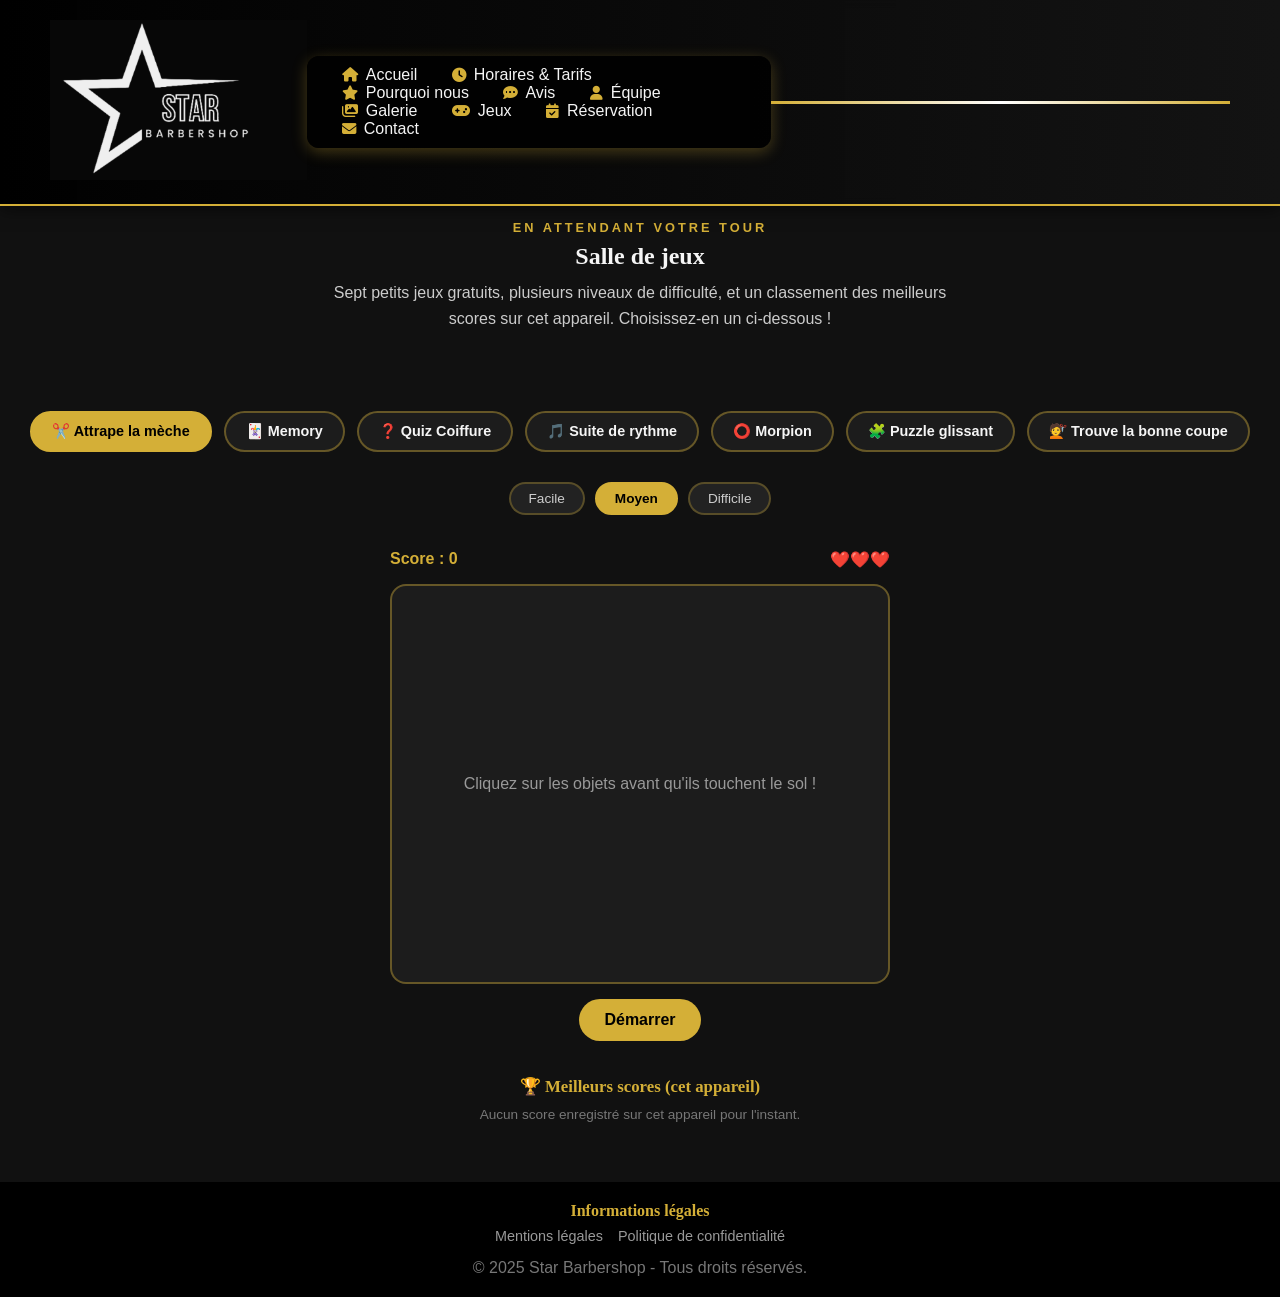
==== commit 5944ecc7: "Update game count and remove 'Find the Differences' section Updated the number of games from eight t" ====
--- a/jeux.html
+++ b/jeux.html
@@ -41,7 +41,7 @@
 <section id="jeux-intro" class="games-intro">
   <span class="eyebrow">En attendant votre tour</span>
   <h1>Salle de jeux</h1>
-  <p>Huit petits jeux gratuits, plusieurs niveaux de difficulté, et un classement des meilleurs scores sur cet appareil. Choisissez-en un ci-dessous !</p>
+  <p>Sept petits jeux gratuits, plusieurs niveaux de difficulté, et un classement des meilleurs scores sur cet appareil. Choisissez-en un ci-dessous !</p>
 </section>
 
 <section id="jeux" class="games">
@@ -52,7 +52,6 @@
     <button class="game-tab" data-game="simon">🎵 Suite de rythme</button>
     <button class="game-tab" data-game="tictactoe">⭕ Morpion</button>
     <button class="game-tab" data-game="puzzle">🧩 Puzzle glissant</button>
-    <button class="game-tab" data-game="diff">🔍 Trouve les différences</button>
     <button class="game-tab" data-game="haircut">💇 Trouve la bonne coupe</button>
   </div>
 
@@ -225,41 +224,6 @@
     </div>
   </div>
 
-  <!-- JEU 7 : JEU DES DIFFÉRENCES -->
-  <div id="game-diff" class="game-panel">
-    <div class="diff-game">
-      <div id="diff-level-select" class="level-selector">
-        <button class="level-btn" data-level="facile">Facile</button>
-        <button class="level-btn active" data-level="moyen">Moyen</button>
-        <button class="level-btn" data-level="difficile">Difficile</button>
-      </div>
-      <p class="diff-stats">
-        Différences trouvées : <strong id="diff-found">0</strong> / <span id="diff-total">6</span>
-        &nbsp;·&nbsp;<span id="diff-timer" class="timer-display"></span>
-      </p>
-      <div class="diff-boards">
-        <div>
-          <p class="diff-label">Étagère A (référence)</p>
-          <div id="diff-grid-a" class="diff-grid"></div>
-        </div>
-        <div>
-          <p class="diff-label">Étagère B — cliquez sur ce qui a changé</p>
-          <div id="diff-grid-b" class="diff-grid"></div>
-        </div>
-      </div>
-      <p id="diff-win-message" class="diff-win-message" style="display:none;"></p>
-      <button id="diff-restart-btn" class="btn">Nouvelle partie</button>
-      <div id="diff-score-submit" class="score-submit" style="display:none;">
-        <input type="text" id="diff-name-input" maxlength="16" placeholder="Votre pseudo">
-        <button id="diff-save-score-btn" class="btn">Enregistrer le score</button>
-      </div>
-      <div class="leaderboard">
-        <h4>🏆 Temps les plus rapides (cet appareil)</h4>
-        <div id="diff-leaderboard"></div>
-      </div>
-    </div>
-  </div>
-
   <!-- JEU 8 : TROUVE LA BONNE COUPE -->
   <div id="game-haircut" class="game-panel">
     <div class="haircut-game">
--- a/games.css
+++ b/games.css
@@ -419,46 +419,10 @@
   cursor: pointer;
   transition: top 0.2s ease, left 0.2s ease;
   box-shadow: inset 0 0 0 1px rgba(0, 0, 0, 0.4);
-  background-image: url('image/hero.jpg');
+  background-image: url('image/puzzle-star-barbershop.jpg');
 }
 
 .puzzle-win-message { color: #d4af37; font-weight: 600; text-align: center; }
-
-/* ============================
-   JEU 7 — Jeu des différences
-   ============================ */
-.diff-game { display: flex; flex-direction: column; align-items: center; gap: 15px; width: 100%; }
-.diff-stats { color: #d4af37; font-weight: 600; }
-.diff-boards { display: flex; flex-wrap: wrap; gap: 25px; justify-content: center; }
-.diff-label { text-align: center; color: #999; font-size: 0.8rem; margin-bottom: 8px; max-width: 240px; }
-
-.diff-grid {
-  display: grid;
-  grid-template-columns: repeat(4, 55px);
-  grid-template-rows: repeat(3, 55px);
-  gap: 6px;
-  background: #1c1c1c;
-  border: 2px solid rgba(212, 175, 55, 0.4);
-  border-radius: 10px;
-  padding: 10px;
-}
-
-.diff-grid.diff-grid-3 { grid-template-columns: repeat(3, 55px); grid-template-rows: repeat(3, 55px); }
-.diff-grid.diff-grid-4x4 { grid-template-columns: repeat(4, 55px); grid-template-rows: repeat(4, 55px); }
-
-.diff-slot {
-  display: flex;
-  align-items: center;
-  justify-content: center;
-  font-size: 1.6rem;
-  border-radius: 8px;
-  background: #222;
-}
-
-.diff-slot.clickable { cursor: pointer; }
-.diff-slot.found { outline: 2px solid #3ca05a; background: rgba(60, 160, 90, 0.25); }
-.diff-slot.wrong { outline: 2px solid #c84646; }
-.diff-win-message { color: #d4af37; font-weight: 600; text-align: center; }
 
 /* === RESPONSIVE === */
 @media (max-width: 600px) {
@@ -466,12 +430,6 @@
   .catch-area { height: 320px; }
   .puzzle-board { width: 240px; height: 240px; }
   .ttt-board { grid-template-columns: repeat(3, 65px); grid-template-rows: repeat(3, 65px); }
-  .diff-grid,
-  .diff-grid.diff-grid-3,
-  .diff-grid.diff-grid-4x4 {
-    grid-template-columns: repeat(4, 46px);
-    grid-template-rows: repeat(4, 46px);
-  }
   .leaderboard-item { grid-template-columns: 22px 1fr auto; }
   .leaderboard-level { display: none; }
 }
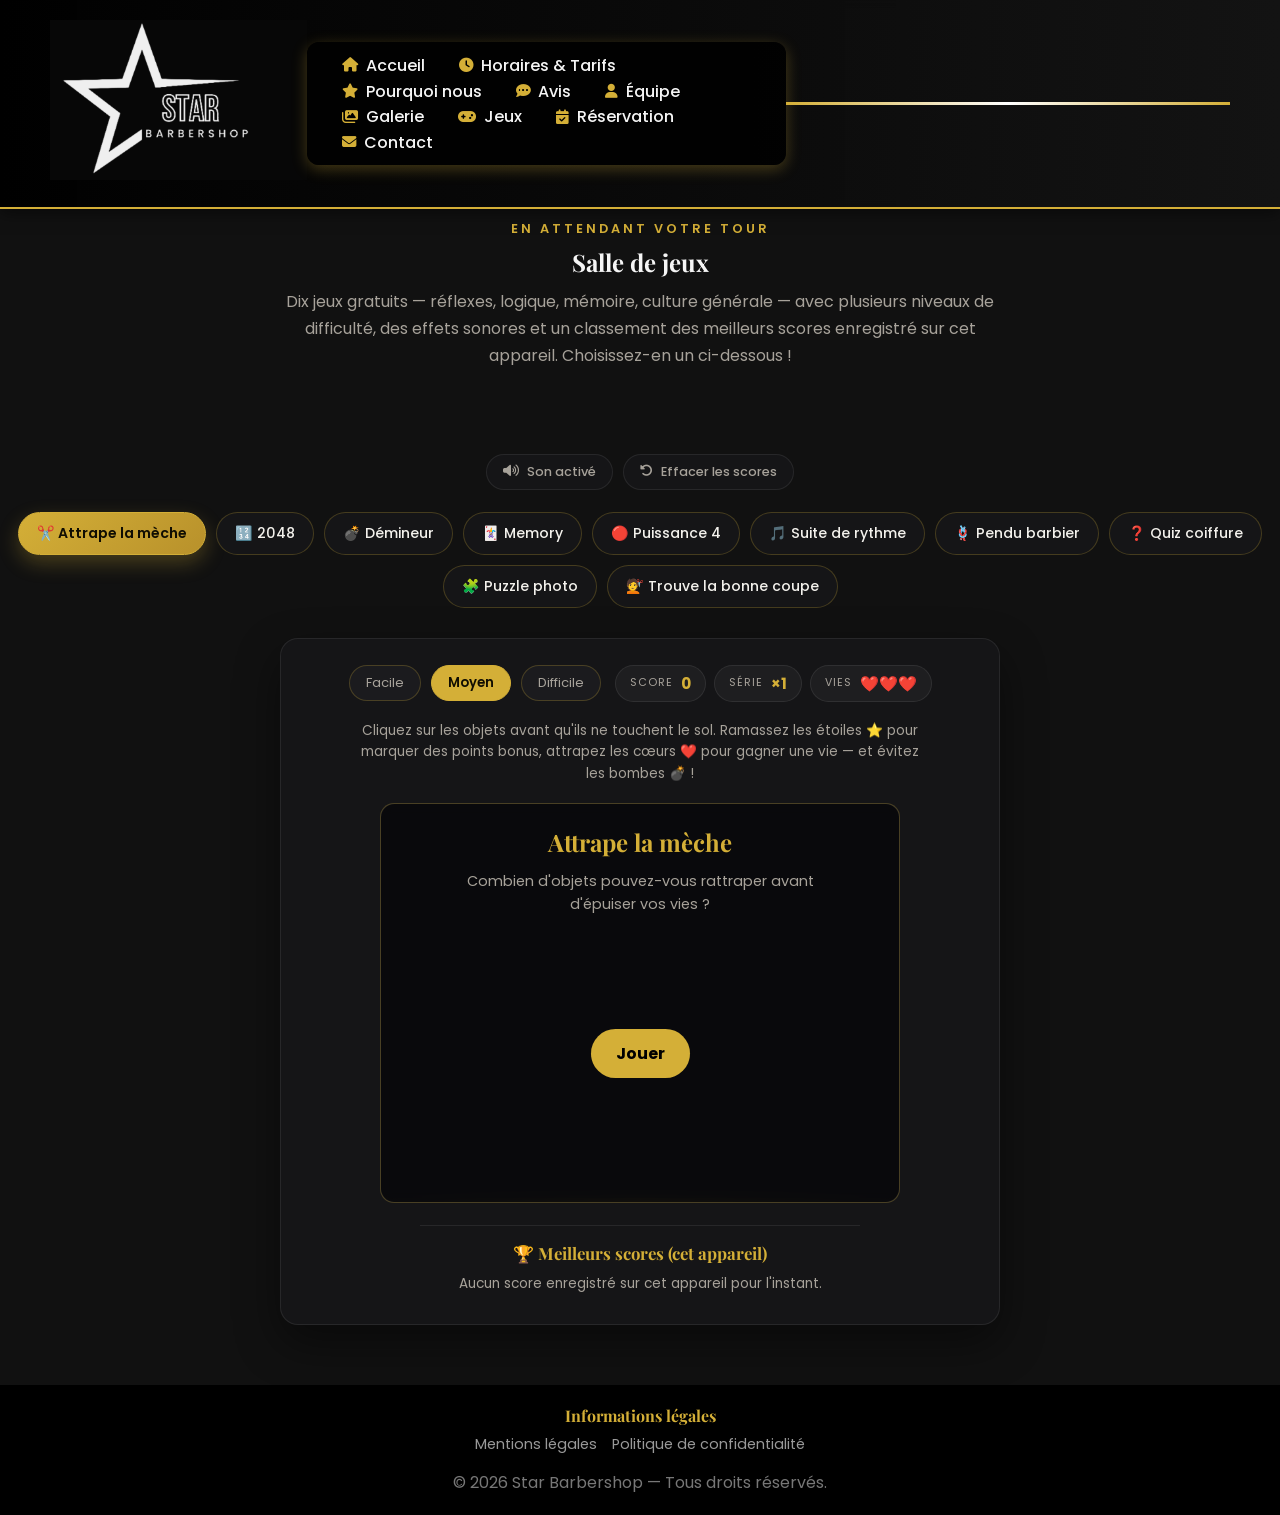
==== commit 5f4df317: "Rénover la page jeux : 10 mini-jeux complets et professionnels La salle de jeux passe de 7 à 10 jeux" ====
--- a/jeux.html
+++ b/jeux.html
@@ -4,7 +4,7 @@
   <meta charset="UTF-8" />
   <meta name="viewport" content="width=device-width, initial-scale=1.0">
   <title>Jeux — Star Barbershop</title>
-  <meta name="description" content="Patientez en jouant : plusieurs mini-jeux gratuits avec niveaux de difficulté et classement, sur le site de Star Barbershop à Mourmelon-le-Grand.">
+  <meta name="description" content="Patientez en jouant : dix mini-jeux gratuits (2048, démineur, puissance 4, memory, quiz…) avec niveaux de difficulté, classement et effets sonores, sur le site de Star Barbershop à Mourmelon-le-Grand.">
   <link rel="canonical" href="https://www.starbarbershop.fr/jeux.html">
 
   <link rel="icon" type="image/svg+xml" href="favicon.svg?v=2">
@@ -13,7 +13,9 @@
   <link rel="icon" href="favicon.ico?v=2" sizes="any">
   <link rel="apple-touch-icon" href="apple-touch-icon.png?v=2">
 
-  <link href="https://fonts.googleapis.com/css2?family=Roboto:wght@400;700&display=swap" rel="stylesheet">
+  <link rel="preconnect" href="https://fonts.googleapis.com">
+  <link rel="preconnect" href="https://fonts.gstatic.com" crossorigin>
+  <link href="https://fonts.googleapis.com/css2?family=Playfair+Display:wght@600;700&family=Poppins:wght@300;400;500;600;700&display=swap" rel="stylesheet">
   <link rel="stylesheet" href="https://cdnjs.cloudflare.com/ajax/libs/font-awesome/6.5.0/css/all.min.css" />
   <link rel="stylesheet" href="style.css" />
   <link rel="stylesheet" href="games.css" />
@@ -41,36 +43,58 @@
 <section id="jeux-intro" class="games-intro">
   <span class="eyebrow">En attendant votre tour</span>
   <h1>Salle de jeux</h1>
-  <p>Sept petits jeux gratuits, plusieurs niveaux de difficulté, et un classement des meilleurs scores sur cet appareil. Choisissez-en un ci-dessous !</p>
+  <p>Dix jeux gratuits — réflexes, logique, mémoire, culture générale — avec plusieurs niveaux de difficulté, des effets sonores et un classement des meilleurs scores enregistré sur cet appareil. Choisissez-en un ci-dessous&nbsp;!</p>
 </section>
 
 <section id="jeux" class="games">
+
+  <div class="games-bar">
+    <button id="sound-toggle" class="bar-btn" type="button" aria-pressed="false">
+      <i class="fa-solid fa-volume-high"></i><span>Son activé</span>
+    </button>
+    <button id="reset-scores-btn" class="bar-btn" type="button">
+      <i class="fa-solid fa-rotate-left"></i><span>Effacer les scores</span>
+    </button>
+  </div>
+
   <div class="game-selector">
     <button class="game-tab active" data-game="catch">✂️ Attrape la mèche</button>
+    <button class="game-tab" data-game="2048">🔢 2048</button>
+    <button class="game-tab" data-game="mine">💣 Démineur</button>
     <button class="game-tab" data-game="memory">🃏 Memory</button>
-    <button class="game-tab" data-game="quiz">❓ Quiz Coiffure</button>
+    <button class="game-tab" data-game="connect4">🔴 Puissance 4</button>
     <button class="game-tab" data-game="simon">🎵 Suite de rythme</button>
-    <button class="game-tab" data-game="tictactoe">⭕ Morpion</button>
-    <button class="game-tab" data-game="puzzle">🧩 Puzzle glissant</button>
+    <button class="game-tab" data-game="hangman">🪢 Pendu barbier</button>
+    <button class="game-tab" data-game="quiz">❓ Quiz coiffure</button>
+    <button class="game-tab" data-game="puzzle">🧩 Puzzle photo</button>
     <button class="game-tab" data-game="haircut">💇 Trouve la bonne coupe</button>
   </div>
 
   <!-- JEU 1 : ATTRAPE LA MÈCHE -->
   <div id="game-catch" class="game-panel active">
-    <div class="catch-game">
-      <div id="catch-level-select" class="level-selector">
-        <button class="level-btn" data-level="facile">Facile</button>
-        <button class="level-btn active" data-level="moyen">Moyen</button>
-        <button class="level-btn" data-level="difficile">Difficile</button>
-      </div>
-      <div class="catch-stats">
-        <span>Score : <strong id="catch-score">0</strong></span>
-        <span id="catch-lives">❤️❤️❤️</span>
-      </div>
-      <div id="catch-area" class="catch-area">
-        <p class="catch-message">Cliquez sur les objets avant qu'ils touchent le sol !</p>
-      </div>
-      <button id="catch-start-btn" class="btn">Démarrer</button>
+    <div class="game-shell">
+      <div class="game-top">
+        <div id="catch-level-select" class="level-selector">
+          <button class="level-btn" data-level="facile">Facile</button>
+          <button class="level-btn active" data-level="moyen">Moyen</button>
+          <button class="level-btn" data-level="difficile">Difficile</button>
+        </div>
+        <div class="stat-chips">
+          <span class="chip"><span class="chip-label">Score</span><strong id="catch-score">0</strong></span>
+          <span class="chip"><span class="chip-label">Série</span><strong id="catch-combo">×1</strong></span>
+          <span class="chip"><span class="chip-label">Vies</span><strong id="catch-lives">❤️❤️❤️</strong></span>
+        </div>
+      </div>
+      <p class="game-help">Cliquez sur les objets avant qu'ils ne touchent le sol. Ramassez les étoiles ⭐ pour marquer des points bonus, attrapez les cœurs ❤️ pour gagner une vie — et évitez les bombes 💣&nbsp;!</p>
+      <div class="game-stage">
+        <div id="catch-area" class="catch-area">
+          <div id="catch-overlay" class="game-overlay">
+            <h3>Attrape la mèche</h3>
+            <p>Combien d'objets pouvez-vous rattraper avant d'épuiser vos vies&nbsp;?</p>
+            <button id="catch-start-btn" class="btn">Jouer</button>
+          </div>
+        </div>
+      </div>
       <div id="catch-score-submit" class="score-submit" style="display:none;">
         <input type="text" id="catch-name-input" maxlength="16" placeholder="Votre pseudo">
         <button id="catch-save-score-btn" class="btn">Enregistrer le score</button>
@@ -82,18 +106,119 @@
     </div>
   </div>
 
-  <!-- JEU 2 : MEMORY -->
+  <!-- JEU 2 : 2048 -->
+  <div id="game-2048" class="game-panel">
+    <div class="game-shell">
+      <div class="game-top">
+        <div id="g2048-level-select" class="level-selector">
+          <button class="level-btn" data-level="facile">Objectif 512</button>
+          <button class="level-btn active" data-level="moyen">Objectif 1024</button>
+          <button class="level-btn" data-level="difficile">Objectif 2048</button>
+        </div>
+        <div class="stat-chips">
+          <span class="chip"><span class="chip-label">Points</span><strong id="g2048-score">0</strong></span>
+          <span class="chip"><span class="chip-label">Record</span><strong id="g2048-best">0</strong></span>
+        </div>
+      </div>
+      <p class="game-help">Flèches du clavier, boutons ci-dessous ou glissement sur la grille : fusionnez les tuiles identiques jusqu'à atteindre l'objectif.</p>
+      <div class="game-stage">
+        <div id="g2048-board" class="g2048-board">
+          <div id="g2048-overlay" class="game-overlay" style="display:none;">
+            <h3 id="g2048-overlay-title">Partie terminée</h3>
+            <p id="g2048-overlay-text"></p>
+            <div class="overlay-actions">
+              <button id="g2048-continue-btn" class="btn btn-ghost" style="display:none;">Continuer</button>
+              <button id="g2048-replay-btn" class="btn">Rejouer</button>
+            </div>
+          </div>
+        </div>
+      </div>
+      <div id="g2048-controls" class="dpad">
+        <button class="dpad-btn" data-dir="up" aria-label="Haut"><i class="fa-solid fa-chevron-up"></i></button>
+        <button class="dpad-btn" data-dir="left" aria-label="Gauche"><i class="fa-solid fa-chevron-left"></i></button>
+        <button class="dpad-btn" data-dir="down" aria-label="Bas"><i class="fa-solid fa-chevron-down"></i></button>
+        <button class="dpad-btn" data-dir="right" aria-label="Droite"><i class="fa-solid fa-chevron-right"></i></button>
+      </div>
+      <div class="game-actions">
+        <button id="g2048-undo" class="btn btn-ghost"><i class="fa-solid fa-rotate-left"></i> Annuler</button>
+        <button id="g2048-restart" class="btn">Nouvelle partie</button>
+      </div>
+      <div id="g2048-score-submit" class="score-submit" style="display:none;">
+        <input type="text" id="g2048-name-input" maxlength="16" placeholder="Votre pseudo">
+        <button id="g2048-save-score-btn" class="btn">Enregistrer le score</button>
+      </div>
+      <div class="leaderboard">
+        <h4>🏆 Meilleurs scores (cet appareil)</h4>
+        <div id="g2048-leaderboard"></div>
+      </div>
+    </div>
+  </div>
+
+  <!-- JEU 3 : DÉMINEUR -->
+  <div id="game-mine" class="game-panel">
+    <div class="game-shell">
+      <div class="game-top">
+        <div id="mine-level-select" class="level-selector">
+          <button class="level-btn active" data-level="facile">Débutant 9×9</button>
+          <button class="level-btn" data-level="moyen">Intermédiaire 16×16</button>
+          <button class="level-btn" data-level="difficile">Expert 16×30</button>
+        </div>
+        <div class="stat-chips">
+          <span class="chip"><span class="chip-label">Mines</span><strong id="mine-left">10</strong></span>
+          <span class="chip"><span class="chip-label">Temps</span><strong id="mine-time">0:00</strong></span>
+        </div>
+      </div>
+      <p class="game-help">Cliquez une case pour la révéler, clic droit (ou mode 🚩 drapeau) pour marquer une mine. Le premier clic est toujours sans danger.</p>
+      <div class="game-stage">
+        <div class="mine-scroll">
+          <div id="mine-board" class="mine-board"></div>
+          <div id="mine-overlay" class="game-overlay" style="display:none;">
+            <h3 id="mine-overlay-title">Boom&nbsp;!</h3>
+            <p id="mine-overlay-text"></p>
+            <button id="mine-replay-btn" class="btn">Rejouer</button>
+          </div>
+        </div>
+      </div>
+      <div class="game-actions">
+        <button id="mine-mode-btn" class="btn btn-ghost"><i class="fa-solid fa-flag"></i> Mode drapeau : non</button>
+        <button id="mine-restart" class="btn">Nouvelle grille</button>
+      </div>
+      <div id="mine-score-submit" class="score-submit" style="display:none;">
+        <input type="text" id="mine-name-input" maxlength="16" placeholder="Votre pseudo">
+        <button id="mine-save-score-btn" class="btn">Enregistrer le temps</button>
+      </div>
+      <div class="leaderboard">
+        <h4>🏆 Meilleurs temps (cet appareil)</h4>
+        <div id="mine-leaderboard"></div>
+      </div>
+    </div>
+  </div>
+
+  <!-- JEU 4 : MEMORY -->
   <div id="game-memory" class="game-panel">
-    <div class="memory-game">
-      <div id="memory-level-select" class="level-selector">
-        <button class="level-btn" data-level="facile">Facile</button>
-        <button class="level-btn active" data-level="moyen">Moyen</button>
-        <button class="level-btn" data-level="difficile">Difficile</button>
-      </div>
-      <div class="memory-stats">Coups : <strong id="memory-moves">0</strong></div>
-      <div id="memory-grid" class="memory-grid"></div>
-      <p id="memory-win-message" class="memory-win-message" style="display:none;"></p>
-      <button id="memory-restart-btn" class="btn">Recommencer</button>
+    <div class="game-shell">
+      <div class="game-top">
+        <div id="memory-level-select" class="level-selector">
+          <button class="level-btn" data-level="facile">Facile (4 paires)</button>
+          <button class="level-btn active" data-level="moyen">Moyen (6 paires)</button>
+          <button class="level-btn" data-level="difficile">Difficile (8 paires)</button>
+        </div>
+        <div class="stat-chips">
+          <span class="chip"><span class="chip-label">Coups</span><strong id="memory-moves">0</strong></span>
+          <span class="chip"><span class="chip-label">Temps</span><strong id="memory-time">0:00</strong></span>
+        </div>
+      </div>
+      <p class="game-help">Retournez deux cartes à la fois et retrouvez toutes les paires : moins vous de coups, mieux c'est.</p>
+      <div class="game-stage">
+        <div id="memory-grid" class="memory-grid"></div>
+      </div>
+      <div class="memory-result">
+        <div id="memory-stars" class="stars"></div>
+        <p id="memory-win-message" class="memory-win-message" style="display:none;"></p>
+      </div>
+      <div class="game-actions">
+        <button id="memory-restart-btn" class="btn">Recommencer</button>
+      </div>
       <div id="memory-score-submit" class="score-submit" style="display:none;">
         <input type="text" id="memory-name-input" maxlength="16" placeholder="Votre pseudo">
         <button id="memory-save-score-btn" class="btn">Enregistrer le score</button>
@@ -105,17 +230,149 @@
     </div>
   </div>
 
-  <!-- JEU 3 : QUIZ -->
+  <!-- JEU 5 : PUISSANCE 4 -->
+  <div id="game-connect4" class="game-panel">
+    <div class="game-shell">
+      <div class="game-top">
+        <div id="c4-mode-select" class="level-selector">
+          <button class="level-btn active" data-mode="ia">Contre l'ordinateur</button>
+          <button class="level-btn" data-mode="2joueurs">2 joueurs</button>
+        </div>
+        <div id="c4-level-select" class="level-selector">
+          <button class="level-btn" data-level="facile">Facile</button>
+          <button class="level-btn active" data-level="moyen">Moyen</button>
+          <button class="level-btn" data-level="difficile">Difficile</button>
+        </div>
+      </div>
+      <div class="stat-chips stat-chips-center">
+        <span class="chip"><span class="chip-label">Manche</span><strong id="c4-status">À vous&nbsp;!</strong></span>
+        <span class="chip"><span class="chip-label">Victoires IA</span><strong id="c4-wins">0</strong></span>
+      </div>
+      <p class="game-help">Alignez 4 disques de votre couleur — horizontalement, verticalement ou en diagonale. Cliquez sur une colonne pour lâcher votre disque.</p>
+      <div class="game-stage">
+        <div id="c4-board" class="c4-board"></div>
+        <div id="c4-overlay" class="game-overlay" style="display:none;">
+          <h3 id="c4-overlay-title">Manche terminée</h3>
+          <p id="c4-overlay-text"></p>
+          <button id="c4-replay-btn" class="btn">Nouvelle manche</button>
+        </div>
+      </div>
+      <div class="game-actions">
+        <button id="c4-restart" class="btn">Nouvelle manche</button>
+      </div>
+      <div id="c4-score-submit" class="score-submit" style="display:none;">
+        <input type="text" id="c4-name-input" maxlength="16" placeholder="Votre pseudo">
+        <button id="c4-save-score-btn" class="btn">Enregistrer</button>
+      </div>
+      <div class="leaderboard">
+        <h4>🏆 Victoires contre l'IA (cet appareil)</h4>
+        <div id="c4-leaderboard"></div>
+      </div>
+    </div>
+  </div>
+
+  <!-- JEU 6 : SUITE DE RYTHME (SIMON) -->
+  <div id="game-simon" class="game-panel">
+    <div class="game-shell">
+      <div class="game-top">
+        <div id="simon-level-select" class="level-selector">
+          <button class="level-btn" data-level="facile">Facile</button>
+          <button class="level-btn active" data-level="moyen">Moyen</button>
+          <button class="level-btn" data-level="difficile">Difficile</button>
+        </div>
+        <div class="stat-chips">
+          <span class="chip"><span class="chip-label">Niveau</span><strong id="simon-level">0</strong></span>
+          <span class="chip"><span class="chip-label">Record</span><strong id="simon-best">0</strong></span>
+        </div>
+      </div>
+      <p class="game-help">Regardez et retenez la suite allumée, puis reproduisez-la exactement — un pas de plus à chaque niveau.</p>
+      <div class="game-stage">
+        <div class="simon-board">
+          <button class="simon-pad" data-pad="0" style="--pad-color:#d4af37;" disabled></button>
+          <button class="simon-pad" data-pad="1" style="--pad-color:#4285F4;" disabled></button>
+          <button class="simon-pad" data-pad="2" style="--pad-color:#3ca05a;" disabled></button>
+          <button class="simon-pad" data-pad="3" style="--pad-color:#c84646;" disabled></button>
+        </div>
+      </div>
+      <p id="simon-message" class="simon-message">Cliquez sur Démarrer pour jouer</p>
+      <div class="game-actions">
+        <button id="simon-start-btn" class="btn">Démarrer</button>
+      </div>
+      <div id="simon-score-submit" class="score-submit" style="display:none;">
+        <input type="text" id="simon-name-input" maxlength="16" placeholder="Votre pseudo">
+        <button id="simon-save-score-btn" class="btn">Enregistrer le niveau</button>
+      </div>
+      <div class="leaderboard">
+        <h4>🏆 Meilleurs niveaux (cet appareil)</h4>
+        <div id="simon-leaderboard"></div>
+      </div>
+    </div>
+  </div>
+
+  <!-- JEU 7 : PENDU BARBIER -->
+  <div id="game-hangman" class="game-panel">
+    <div class="game-shell">
+      <div class="game-top">
+        <div id="hangman-level-select" class="level-selector">
+          <button class="level-btn active" data-level="facile">Mots courts</button>
+          <button class="level-btn" data-level="moyen">Mots moyens</button>
+          <button class="level-btn" data-level="difficile">Mots longs</button>
+        </div>
+        <div class="stat-chips">
+          <span class="chip"><span class="chip-label">Mot</span><strong id="hangman-progress">1/5</strong></span>
+          <span class="chip"><span class="chip-label">Erreurs</span><strong id="hangman-errors">0/6</strong></span>
+        </div>
+      </div>
+      <p class="game-help">Devinez le mot du salon de barbier lettre par lettre. Vous avez le droit à 6 erreurs par mot&nbsp;!</p>
+      <div class="game-stage hangman-stage">
+        <div class="hangman-figure" id="hangman-figure"></div>
+        <div>
+          <p id="hangman-hint" class="hangman-hint"></p>
+          <p id="hangman-word" class="hangman-word"></p>
+          <div id="hangman-wrong" class="hangman-wrong"></div>
+        </div>
+      </div>
+      <div id="hangman-keys" class="hangman-keys"></div>
+      <p id="hangman-feedback" class="quiz-feedback"></p>
+      <div class="game-actions">
+        <button id="hangman-next-btn" class="btn" style="display:none;">Mot suivant</button>
+      </div>
+      <div id="hangman-result" class="quiz-result" style="display:none;">
+        <p id="hangman-score-text"></p>
+        <button id="hangman-restart-btn" class="btn">Recommencer</button>
+      </div>
+      <div id="hangman-score-submit" class="score-submit" style="display:none;">
+        <input type="text" id="hangman-name-input" maxlength="16" placeholder="Votre pseudo">
+        <button id="hangman-save-score-btn" class="btn">Enregistrer le score</button>
+      </div>
+      <div class="leaderboard">
+        <h4>🏆 Meilleurs scores (cet appareil)</h4>
+        <div id="hangman-leaderboard"></div>
+      </div>
+    </div>
+  </div>
+
+  <!-- JEU 8 : QUIZ CULTURE COIFFURE -->
   <div id="game-quiz" class="game-panel">
-    <div class="quiz-game">
-      <div id="quiz-level-select" class="level-selector">
-        <button class="level-btn" data-level="facile">Facile</button>
-        <button class="level-btn active" data-level="moyen">Moyen</button>
-        <button class="level-btn" data-level="difficile">Difficile</button>
-      </div>
+    <div class="game-shell">
+      <div class="game-top">
+        <div id="quiz-level-select" class="level-selector">
+          <button class="level-btn" data-level="facile">5 questions</button>
+          <button class="level-btn active" data-level="moyen">8 questions</button>
+          <button class="level-btn" data-level="difficile">10 questions · 15 s</button>
+        </div>
+        <div class="stat-chips">
+          <span class="chip"><span class="chip-label">Bonnes réponses</span><strong id="quiz-score">0</strong></span>
+          <span class="chip"><span class="chip-label">Série</span><strong id="quiz-streak">0</strong></span>
+        </div>
+      </div>
+      <p class="game-help">Testez votre culture de barbier : à chaque question, une petite explication s'affiche après votre réponse.</p>
       <div id="quiz-question-block" class="quiz-question-block">
-        <p id="quiz-progress" class="quiz-progress">Question 1</p>
-        <span id="quiz-timer" class="timer-display"></span>
+        <div class="quiz-meta">
+          <span id="quiz-progress" class="quiz-progress">Question 1/8</span>
+          <span id="quiz-timer" class="timer-display"></span>
+        </div>
+        <div class="progress-track"><div id="quiz-bar" class="progress-fill"></div></div>
         <h3 id="quiz-question" class="quiz-question"></h3>
         <div id="quiz-options" class="quiz-options"></div>
         <p id="quiz-feedback" class="quiz-feedback"></p>
@@ -136,83 +393,28 @@
     </div>
   </div>
 
-  <!-- JEU 4 : SIMON / SUITE DE RYTHME -->
-  <div id="game-simon" class="game-panel">
-    <div class="simon-game">
-      <div id="simon-level-select" class="level-selector">
-        <button class="level-btn" data-level="facile">Facile</button>
-        <button class="level-btn active" data-level="moyen">Moyen</button>
-        <button class="level-btn" data-level="difficile">Difficile</button>
-      </div>
-      <p class="simon-stats">Niveau : <strong id="simon-level">0</strong></p>
-      <div class="simon-board">
-        <button class="simon-pad" data-pad="0" style="--pad-color:#d4af37;" disabled></button>
-        <button class="simon-pad" data-pad="1" style="--pad-color:#4285F4;" disabled></button>
-        <button class="simon-pad" data-pad="2" style="--pad-color:#3ca05a;" disabled></button>
-        <button class="simon-pad" data-pad="3" style="--pad-color:#c84646;" disabled></button>
-      </div>
-      <p id="simon-message" class="simon-message">Cliquez sur Démarrer pour jouer</p>
-      <button id="simon-start-btn" class="btn">Démarrer</button>
-      <div id="simon-score-submit" class="score-submit" style="display:none;">
-        <input type="text" id="simon-name-input" maxlength="16" placeholder="Votre pseudo">
-        <button id="simon-save-score-btn" class="btn">Enregistrer le score</button>
-      </div>
-      <div class="leaderboard">
-        <h4>🏆 Meilleurs niveaux (cet appareil)</h4>
-        <div id="simon-leaderboard"></div>
-      </div>
-    </div>
-  </div>
-
-  <!-- JEU 5 : MORPION -->
-  <div id="game-tictactoe" class="game-panel">
-    <div class="ttt-game">
-      <div id="ttt-mode-select" class="level-selector ttt-mode-selector">
-        <button class="level-btn active" data-mode="2joueurs">2 joueurs</button>
-        <button class="level-btn" data-mode="ia">Contre l'ordinateur</button>
-      </div>
-      <div id="ttt-level-select" class="level-selector" style="display:none;">
-        <button class="level-btn" data-level="facile">Facile</button>
-        <button class="level-btn active" data-level="moyen">Moyen</button>
-        <button class="level-btn" data-level="difficile">Difficile</button>
-      </div>
-      <p id="ttt-status" class="ttt-status">Au tour de X</p>
-      <p id="ttt-stats" class="ttt-stats"></p>
-      <div id="ttt-board" class="ttt-board">
-        <button class="ttt-cell" data-i="0"></button>
-        <button class="ttt-cell" data-i="1"></button>
-        <button class="ttt-cell" data-i="2"></button>
-        <button class="ttt-cell" data-i="3"></button>
-        <button class="ttt-cell" data-i="4"></button>
-        <button class="ttt-cell" data-i="5"></button>
-        <button class="ttt-cell" data-i="6"></button>
-        <button class="ttt-cell" data-i="7"></button>
-        <button class="ttt-cell" data-i="8"></button>
-      </div>
-      <button id="ttt-restart-btn" class="btn">Recommencer</button>
-      <div id="ttt-score-submit" class="score-submit" style="display:none;">
-        <input type="text" id="ttt-name-input" maxlength="16" placeholder="Votre pseudo">
-        <button id="ttt-save-score-btn" class="btn">Enregistrer le score</button>
-      </div>
-      <div class="leaderboard">
-        <h4>🏆 Victoires contre l'IA (cet appareil)</h4>
-        <div id="ttt-leaderboard"></div>
-      </div>
-    </div>
-  </div>
-
-  <!-- JEU 6 : PUZZLE GLISSANT -->
+  <!-- JEU 9 : PUZZLE GLISSANT -->
   <div id="game-puzzle" class="game-panel">
-    <div class="puzzle-game">
-      <div id="puzzle-level-select" class="level-selector">
-        <button class="level-btn active" data-level="facile">Facile</button>
-        <button class="level-btn" data-level="moyen">Moyen</button>
-        <button class="level-btn" data-level="difficile">Difficile</button>
-      </div>
-      <p class="puzzle-stats">Coups : <strong id="puzzle-moves">0</strong></p>
-      <div id="puzzle-board" class="puzzle-board"></div>
+    <div class="game-shell">
+      <div class="game-top">
+        <div id="puzzle-level-select" class="level-selector">
+          <button class="level-btn active" data-level="facile">3×3</button>
+          <button class="level-btn" data-level="moyen">4×4</button>
+          <button class="level-btn" data-level="difficile">5×5</button>
+        </div>
+        <div class="stat-chips">
+          <span class="chip"><span class="chip-label">Coups</span><strong id="puzzle-moves">0</strong></span>
+          <span class="chip"><span class="chip-label">Temps</span><strong id="puzzle-time">0:00</strong></span>
+        </div>
+      </div>
+      <p class="game-help">Remettez la photo du salon dans le bon ordre : cliquez sur une pièce adjacente à la case vide pour la faire glisser.</p>
+      <div class="game-stage">
+        <div id="puzzle-board" class="puzzle-board"></div>
+      </div>
       <p id="puzzle-win-message" class="puzzle-win-message" style="display:none;"></p>
-      <button id="puzzle-restart-btn" class="btn">Mélanger</button>
+      <div class="game-actions">
+        <button id="puzzle-restart-btn" class="btn">Mélanger</button>
+      </div>
       <div id="puzzle-score-submit" class="score-submit" style="display:none;">
         <input type="text" id="puzzle-name-input" maxlength="16" placeholder="Votre pseudo">
         <button id="puzzle-save-score-btn" class="btn">Enregistrer le score</button>
@@ -224,17 +426,26 @@
     </div>
   </div>
 
-  <!-- JEU 8 : TROUVE LA BONNE COUPE -->
+  <!-- JEU 10 : TROUVE LA BONNE COUPE -->
   <div id="game-haircut" class="game-panel">
-    <div class="haircut-game">
-      <div id="haircut-level-select" class="level-selector">
-        <button class="level-btn" data-level="facile">Facile</button>
-        <button class="level-btn active" data-level="moyen">Moyen</button>
-        <button class="level-btn" data-level="difficile">Difficile</button>
-      </div>
+    <div class="game-shell">
+      <div class="game-top">
+        <div id="haircut-level-select" class="level-selector">
+          <button class="level-btn" data-level="facile">3 propositions</button>
+          <button class="level-btn active" data-level="moyen">4 propositions</button>
+          <button class="level-btn" data-level="difficile">5 propositions · 10 s</button>
+        </div>
+        <div class="stat-chips">
+          <span class="chip"><span class="chip-label">Clients satisfaits</span><strong id="haircut-score">0</strong></span>
+        </div>
+      </div>
+      <p class="game-help">Un client s'exprise : comprenez sa demande et choisissez la coupe qu'il attend.</p>
       <div id="haircut-block" class="haircut-block">
-        <p id="haircut-progress" class="quiz-progress">Client 1</p>
-        <span id="haircut-timer" class="timer-display"></span>
+        <div class="quiz-meta">
+          <span id="haircut-progress" class="quiz-progress">Client 1/8</span>
+          <span id="haircut-timer" class="timer-display"></span>
+        </div>
+        <div class="progress-track"><div id="haircut-bar" class="progress-fill"></div></div>
         <p id="haircut-request" class="haircut-request"></p>
         <div id="haircut-options" class="quiz-options"></div>
         <p id="haircut-feedback" class="quiz-feedback"></p>
@@ -264,7 +475,7 @@
       <a href="politique-de-confidentialite.html">Politique de confidentialité</a>
     </div>
   </div>
-  <p>© 2025 Star Barbershop - Tous droits réservés.</p>
+  <p>© <span id="year">2025</span> Star Barbershop — Tous droits réservés.</p>
 </footer>
 
 <script src="script.js"></script>
--- a/games.css
+++ b/games.css
@@ -1,22 +1,82 @@
-/* ============================
-   PAGE JEUX — styles dédiés
-   ============================ */
-
+/* =========================================================
+   PAGE JEUX — styles dédiés (thème noir & or)
+   Composants partagés + 10 mini-jeux
+   ========================================================= */
+
+/* --- Jetons de design (secours) ---
+   Valeurs identiques à celles du style principal : la page jeux
+   reste ainsi entièrement stylée même si style.css ne définit pas
+   encore les variables CSS. Aucun conflit : les valeurs sont les mêmes. */
+:root {
+  --bg: #0c0c0d;
+  --bg-deep: #08080a;
+  --card: #151517;
+  --card-2: #1b1b1e;
+  --gold: #d4af37;
+  --gold-bright: #e8c860;
+  --gold-12: rgba(212, 175, 55, 0.12);
+  --gold-25: rgba(212, 175, 55, 0.25);
+  --gold-45: rgba(212, 175, 55, 0.45);
+  --text: #f3f1ec;
+  --muted: #a7a29a;
+  --line: rgba(255, 255, 255, 0.08);
+  --header-h: 96px;
+  --radius: 18px;
+  --shadow: 0 18px 45px rgba(0, 0, 0, 0.45);
+}
+
+/* --- Intro & barre d'outils --- */
 .games-intro {
   padding-top: 40px;
-  max-width: 700px;
+  max-width: 760px;
   margin: 0 auto;
   text-align: center;
+  padding-inline: 20px;
 }
 
 .games-intro p {
-  color: #ccc;
-  line-height: 1.6;
+  color: var(--muted);
+  line-height: 1.7;
   margin-top: 10px;
 }
 
 .games {
-  padding-top: 20px;
+  padding-top: 24px;
+  padding-inline: 16px;
+}
+
+.games-bar {
+  display: flex;
+  justify-content: center;
+  gap: 10px;
+  flex-wrap: wrap;
+  margin-bottom: 22px;
+}
+
+.bar-btn {
+  display: inline-flex;
+  align-items: center;
+  gap: 8px;
+  background: var(--card);
+  color: var(--muted);
+  border: 1px solid var(--line);
+  border-radius: 50px;
+  padding: 8px 16px;
+  font-family: inherit;
+  font-size: 0.8rem;
+  font-weight: 500;
+  cursor: pointer;
+  transition: all 0.25s ease;
+}
+
+.bar-btn:hover {
+  color: var(--gold);
+  border-color: var(--gold-45);
+}
+
+.bar-btn.is-off {
+  color: #c84646;
+  border-color: rgba(200, 70, 70, 0.45);
 }
 
 /* --- Sélecteur d'onglets --- */
@@ -24,31 +84,37 @@
   display: flex;
   flex-wrap: wrap;
   justify-content: center;
-  gap: 12px;
+  gap: 10px;
   margin-bottom: 30px;
 }
 
 .game-tab {
-  background: #1c1c1c;
-  color: #f5f5f5;
-  border: 2px solid rgba(212, 175, 55, 0.4);
+  background: var(--card);
+  color: var(--text);
+  border: 1px solid var(--gold-25);
   border-radius: 50px;
-  padding: 10px 20px;
+  padding: 10px 18px;
   font-family: inherit;
-  font-size: 0.9rem;
+  font-size: 0.88rem;
+  font-weight: 500;
+  cursor: pointer;
+  transition: all 0.25s ease;
+}
+
+.game-tab:hover {
+  border-color: var(--gold);
+  transform: translateY(-2px);
+}
+
+.game-tab.active {
+  background: linear-gradient(135deg, var(--gold), #b8912b);
+  color: #100d02;
+  border-color: var(--gold);
   font-weight: 600;
-  cursor: pointer;
-  transition: all 0.3s ease;
-}
-
-.game-tab:hover { border-color: #d4af37; }
-
-.game-tab.active {
-  background: #d4af37;
-  color: #000;
-  border-color: #d4af37;
-}
-
+  box-shadow: 0 8px 20px rgba(212, 175, 55, 0.28);
+}
+
+/* --- Panneaux & coquille de jeu --- */
 .game-panel {
   display: none;
   width: 100%;
@@ -56,76 +122,276 @@
   align-items: center;
 }
 
-.game-panel.active { display: flex; }
-
-/* --- Sélecteur de niveau (réutilisé par les 8 jeux) --- */
+.game-panel.active {
+  display: flex;
+}
+
+.game-shell {
+  width: 100%;
+  max-width: 720px;
+  display: flex;
+  flex-direction: column;
+  align-items: center;
+  gap: 18px;
+  background: var(--card);
+  border: 1px solid var(--line);
+  border-radius: var(--radius);
+  padding: 26px 24px 30px;
+  box-shadow: var(--shadow);
+}
+
+.game-top {
+  width: 100%;
+  display: flex;
+  flex-wrap: wrap;
+  align-items: center;
+  justify-content: center;
+  gap: 14px;
+}
+
+.game-help {
+  width: 100%;
+  max-width: 560px;
+  text-align: center;
+  color: var(--muted);
+  font-size: 0.85rem;
+  line-height: 1.6;
+}
+
+.game-stage {
+  position: relative;
+  width: 100%;
+  display: flex;
+  flex-direction: column;
+  align-items: center;
+}
+
+.game-actions {
+  display: flex;
+  gap: 10px;
+  flex-wrap: wrap;
+  justify-content: center;
+}
+
+.game-actions .btn {
+  padding: 11px 24px;
+  font-size: 0.9rem;
+}
+
+.btn-ghost {
+  background: transparent !important;
+  color: var(--gold) !important;
+  border: 1.5px solid var(--gold-45) !important;
+  box-shadow: none !important;
+}
+
+.btn-ghost:hover {
+  background: var(--gold-12) !important;
+  border-color: var(--gold) !important;
+}
+
+/* --- Chips de statistiques --- */
+.stat-chips {
+  display: flex;
+  gap: 8px;
+  flex-wrap: wrap;
+  justify-content: center;
+}
+
+.stat-chips-center {
+  width: 100%;
+  justify-content: center;
+}
+
+.chip {
+  display: inline-flex;
+  align-items: center;
+  gap: 8px;
+  background: rgba(255, 255, 255, 0.04);
+  border: 1px solid var(--line);
+  border-radius: 50px;
+  padding: 6px 14px;
+  white-space: nowrap;
+}
+
+.chip-label {
+  color: var(--muted);
+  font-size: 0.68rem;
+  text-transform: uppercase;
+  letter-spacing: 1px;
+}
+
+.chip strong {
+  color: var(--gold);
+  font-size: 0.95rem;
+  font-weight: 700;
+}
+
+/* --- Overlay (début / pause / fin de partie) --- */
+.game-overlay {
+  position: absolute;
+  inset: 0;
+  z-index: 6;
+  display: flex;
+  flex-direction: column;
+  align-items: center;
+  justify-content: center;
+  gap: 12px;
+  text-align: center;
+  padding: 22px;
+  background: rgba(8, 8, 10, 0.9);
+  backdrop-filter: blur(5px);
+  border-radius: inherit;
+}
+
+.game-overlay h3 {
+  font-family: 'Playfair Display', serif;
+  font-size: 1.5rem;
+  color: var(--gold);
+}
+
+.game-overlay p {
+  color: var(--muted);
+  font-size: 0.9rem;
+  line-height: 1.6;
+  max-width: 360px;
+}
+
+.overlay-actions {
+  display: flex;
+  gap: 10px;
+  flex-wrap: wrap;
+  justify-content: center;
+}
+
+.overlay-count {
+  font-family: 'Playfair Display', serif;
+  font-size: 3rem;
+  color: var(--gold);
+  animation: count-pop 0.7s ease;
+}
+
+@keyframes count-pop {
+  0% { transform: scale(0.4); opacity: 0; }
+  50% { transform: scale(1.15); opacity: 1; }
+  100% { transform: scale(1); opacity: 1; }
+}
+
+/* --- Barres de progression --- */
+.progress-track {
+  width: 100%;
+  height: 8px;
+  background: rgba(255, 255, 255, 0.06);
+  border-radius: 50px;
+  overflow: hidden;
+}
+
+.progress-fill {
+  height: 100%;
+  width: 0%;
+  background: linear-gradient(90deg, var(--gold), var(--gold-bright));
+  border-radius: 50px;
+  transition: width 0.35s ease;
+}
+
+.quiz-meta {
+  width: 100%;
+  display: flex;
+  justify-content: space-between;
+  align-items: center;
+  gap: 10px;
+}
+
+/* --- Sélecteur de niveau --- */
 .level-selector {
   display: flex;
   gap: 10px;
-  margin-bottom: 20px;
+  margin-bottom: 0;
   flex-wrap: wrap;
   justify-content: center;
 }
 
 .level-btn {
-  background: #222;
-  color: #ccc;
-  border: 2px solid rgba(212, 175, 55, 0.3);
+  background: var(--card-2);
+  color: var(--muted);
+  border: 1px solid var(--gold-25);
   border-radius: 50px;
-  padding: 7px 18px;
+  padding: 7px 16px;
   font-family: inherit;
-  font-size: 0.85rem;
+  font-size: 0.82rem;
   cursor: pointer;
   transition: all 0.2s ease;
 }
 
-.level-btn:hover { border-color: #d4af37; }
+.level-btn:hover {
+  border-color: var(--gold);
+  color: var(--text);
+}
 
 .level-btn.active {
-  background: #d4af37;
-  color: #000;
-  border-color: #d4af37;
+  background: var(--gold);
+  color: #100d02;
+  border-color: var(--gold);
   font-weight: 600;
 }
 
 .timer-display {
-  color: #d4af37;
+  color: var(--gold);
   font-weight: 600;
-}
-
-/* --- Enregistrement de score (réutilisé) --- */
+  font-size: 0.9rem;
+}
+
+.timer-display.is-low {
+  color: #e08a8a;
+  animation: blink 0.8s steps(2) infinite;
+}
+
+@keyframes blink {
+  50% { opacity: 0.35; }
+}
+
+/* --- Enregistrement de score --- */
 .score-submit {
   display: flex;
   gap: 8px;
   flex-wrap: wrap;
   justify-content: center;
-  margin-top: 12px;
+  margin-top: 4px;
 }
 
 .score-submit input {
   padding: 10px 14px;
   border-radius: 8px;
-  border: 2px solid rgba(212, 175, 55, 0.4);
-  background: #1c1c1c;
-  color: #f5f5f5;
+  border: 1px solid var(--gold-45);
+  background: var(--card-2);
+  color: var(--text);
   font-family: inherit;
   font-size: 0.9rem;
   max-width: 180px;
 }
 
-.score-submit input::placeholder { color: #777; }
-.score-submit .btn { margin: 0; }
-
-/* --- Classement (réutilisé) --- */
+.score-submit input::placeholder {
+  color: #777;
+}
+
+.score-submit .btn {
+  margin: 0;
+  padding: 10px 22px;
+  font-size: 0.88rem;
+}
+
+/* --- Classement --- */
 .leaderboard {
   width: 100%;
-  max-width: 420px;
-  margin-top: 20px;
+  max-width: 440px;
+  margin-top: 4px;
+  border-top: 1px solid var(--line);
+  padding-top: 16px;
 }
 
 .leaderboard h4 {
   text-align: center;
-  color: #d4af37;
+  color: var(--gold);
   font-family: 'Playfair Display', serif;
   font-size: 1.05rem;
   margin-bottom: 10px;
@@ -143,59 +409,71 @@
   grid-template-columns: 26px 1fr auto auto;
   align-items: center;
   gap: 10px;
-  background: #1c1c1c;
-  border: 1px solid rgba(212, 175, 55, 0.25);
+  background: var(--card-2);
+  border: 1px solid var(--line);
   border-radius: 8px;
   padding: 8px 12px;
   font-size: 0.82rem;
 }
 
-.leaderboard-rank { color: #d4af37; font-weight: 700; text-align: center; }
+.leaderboard-item:nth-child(1) {
+  border-color: var(--gold-45);
+  background: var(--gold-12);
+}
+
+.leaderboard-rank {
+  color: var(--gold);
+  font-weight: 700;
+  text-align: center;
+}
+
 .leaderboard-name {
-  color: #f5f5f5;
+  color: var(--text);
   font-weight: 600;
   overflow: hidden;
   text-overflow: ellipsis;
   white-space: nowrap;
 }
-.leaderboard-score { color: #d4af37; font-weight: 700; white-space: nowrap; }
-.leaderboard-level { color: #888; font-size: 0.72rem; white-space: nowrap; }
-.leaderboard-empty { color: #777; text-align: center; font-size: 0.85rem; }
+
+.leaderboard-score {
+  color: var(--gold);
+  font-weight: 700;
+  white-space: nowrap;
+}
+
+.leaderboard-level {
+  color: var(--muted);
+  font-size: 0.72rem;
+  white-space: nowrap;
+}
+
+.leaderboard-empty {
+  color: var(--muted);
+  text-align: center;
+  font-size: 0.85rem;
+}
 
 /* ============================
    JEU 1 — Attrape la mèche
    ============================ */
 .catch-game {
   width: 100%;
-  max-width: 500px;
   display: flex;
   flex-direction: column;
   align-items: center;
   gap: 15px;
-}
-
-.catch-stats {
-  display: flex;
-  justify-content: space-between;
-  width: 100%;
-  font-weight: 600;
-  color: #d4af37;
 }
 
 .catch-area {
   position: relative;
   width: 100%;
+  max-width: 520px;
   height: 400px;
-  background: #1c1c1c;
-  border: 2px solid rgba(212, 175, 55, 0.4);
-  border-radius: 16px;
+  background: var(--card-2);
+  border: 1px solid var(--gold-25);
+  border-radius: 14px;
   overflow: hidden;
-  display: flex;
-  align-items: center;
-  justify-content: center;
-}
-
-.catch-message { color: #999; text-align: center; padding: 0 20px; }
+}
 
 .falling-object {
   position: absolute;
@@ -204,24 +482,223 @@
   user-select: none;
   line-height: 1;
   transition: transform 0.15s ease, opacity 0.15s ease;
-}
-
-.falling-object:hover { transform: scale(1.15); }
-.falling-object.caught { transform: scale(1.6); opacity: 0; }
+  z-index: 2;
+  filter: drop-shadow(0 4px 8px rgba(0, 0, 0, 0.5));
+}
+
+.falling-object:hover {
+  transform: scale(1.18);
+}
+
+.falling-object.caught {
+  transform: scale(1.7);
+  opacity: 0;
+}
+
+.catch-pop {
+  position: absolute;
+  z-index: 3;
+  color: var(--gold);
+  font-weight: 700;
+  font-size: 1rem;
+  pointer-events: none;
+  animation: pop-float 0.7s ease forwards;
+}
+
+@keyframes pop-float {
+  0% { transform: translateY(0); opacity: 1; }
+  100% { transform: translateY(-42px); opacity: 0; }
+}
+
+.catch-floor {
+  position: absolute;
+  left: 0;
+  right: 0;
+  bottom: 0;
+  height: 4px;
+  background: linear-gradient(90deg, transparent, var(--gold-45), transparent);
+}
 
 /* ============================
-   JEU 2 — Memory
+   JEU 2 — 2048
+   ============================ */
+.g2048-board {
+  position: relative;
+  width: min(360px, 86vw);
+  aspect-ratio: 1 / 1;
+  background: #101012;
+  border: 1px solid var(--gold-25);
+  border-radius: 14px;
+  touch-action: none;
+}
+
+.g2048-cell {
+  position: absolute;
+  background: rgba(255, 255, 255, 0.045);
+  border-radius: 10px;
+}
+
+.g2048-tile {
+  position: absolute;
+  display: flex;
+  align-items: center;
+  justify-content: center;
+  border-radius: 10px;
+  font-weight: 700;
+  transition: left 0.12s ease, top 0.12s ease;
+  will-change: left, top;
+}
+
+.g2048-tile.is-new { animation: tile-pop 0.18s ease; }
+.g2048-tile.is-merge { animation: tile-merge 0.2s ease; }
+
+@keyframes tile-pop {
+  0% { transform: scale(0.3); opacity: 0; }
+  100% { transform: scale(1); opacity: 1; }
+}
+
+@keyframes tile-merge {
+  0% { transform: scale(1); }
+  50% { transform: scale(1.18); }
+  100% { transform: scale(1); }
+}
+
+.g2048-tile[data-v="2"] { background: #2c2c31; color: #f3f1ec; }
+.g2048-tile[data-v="4"] { background: #3a3a41; color: #f3f1ec; }
+.g2048-tile[data-v="8"] { background: #8a6d1f; color: #0c0c0d; }
+.g2048-tile[data-v="16"] { background: #a98624; color: #0c0c0d; }
+.g2048-tile[data-v="32"] { background: var(--gold); color: #0c0c0d; }
+.g2048-tile[data-v="64"] { background: var(--gold-bright); color: #0c0c0d; }
+.g2048-tile[data-v="128"] { background: #ecd07a; color: #0c0c0d; box-shadow: 0 0 14px rgba(212, 175, 55, 0.4); }
+.g2048-tile[data-v="256"] { background: #f0d88d; color: #0c0c0d; box-shadow: 0 0 16px rgba(212, 175, 55, 0.5); }
+.g2048-tile[data-v="512"] { background: #f4e0a2; color: #0c0c0d; box-shadow: 0 0 18px rgba(212, 175, 55, 0.6); }
+.g2048-tile[data-v="1024"] { background: #f8e9bb; color: #0c0c0d; box-shadow: 0 0 22px rgba(232, 200, 96, 0.7); }
+.g2048-tile[data-v="2048"] { background: #fff4d4; color: #0c0c0d; box-shadow: 0 0 28px rgba(232, 200, 96, 0.9); }
+.g2048-tile[data-v="4096"],
+.g2048-tile[data-v="8192"] { background: #ffffff; color: #0c0c0d; box-shadow: 0 0 30px rgba(255, 255, 255, 0.75); }
+
+.dpad {
+  display: grid;
+  grid-template-columns: repeat(3, 56px);
+  grid-template-rows: repeat(2, 44px);
+  gap: 8px;
+  justify-content: center;
+}
+
+.dpad-btn {
+  background: var(--card-2);
+  border: 1px solid var(--gold-45);
+  border-radius: 10px;
+  color: var(--gold);
+  font-size: 0.9rem;
+  cursor: pointer;
+  transition: all 0.15s ease;
+}
+
+.dpad-btn:hover {
+  background: var(--gold-12);
+}
+
+.dpad-btn:active {
+  transform: scale(0.94);
+}
+
+.dpad-btn[data-dir="up"] { grid-column: 2; grid-row: 1; }
+.dpad-btn[data-dir="left"] { grid-column: 1; grid-row: 2; }
+.dpad-btn[data-dir="down"] { grid-column: 2; grid-row: 2; }
+.dpad-btn[data-dir="right"] { grid-column: 3; grid-row: 2; }
+
+/* ============================
+   JEU 3 — Démineur
+   ============================ */
+.mine-scroll {
+  position: relative;
+  width: 100%;
+  overflow-x: auto;
+  display: flex;
+  justify-content: center;
+  padding-bottom: 6px;
+}
+
+.mine-board {
+  display: grid;
+  gap: 3px;
+  background: #101012;
+  border: 1px solid var(--gold-25);
+  border-radius: 12px;
+  padding: 10px;
+  width: max-content;
+}
+
+.mine-cell {
+  width: var(--cell, 30px);
+  height: var(--cell, 30px);
+  border-radius: 6px;
+  background: var(--card-2);
+  border: 1px solid var(--line);
+  color: var(--text);
+  font-family: inherit;
+  font-size: 0.82rem;
+  font-weight: 700;
+  cursor: pointer;
+  display: flex;
+  align-items: center;
+  justify-content: center;
+  padding: 0;
+  transition: background 0.12s ease, transform 0.08s ease, border-color 0.12s ease;
+}
+
+.mine-cell:hover:not(.is-open) {
+  transform: scale(1.08);
+  border-color: var(--gold-45);
+}
+
+.mine-cell.is-open {
+  background: rgba(255, 255, 255, 0.03);
+  border-color: transparent;
+  cursor: default;
+}
+
+.mine-cell.is-flag { color: #e08a8a; }
+.mine-cell.is-flag::after { content: "🚩"; font-size: 0.8rem; }
+.mine-cell.is-flag span { display: none; }
+
+.mine-cell.is-mine {
+  background: rgba(200, 70, 70, 0.35);
+  border-color: #c84646;
+}
+
+.mine-cell.is-boom {
+  background: #c84646;
+  animation: boom 0.3s ease;
+}
+
+@keyframes boom {
+  0% { transform: scale(0.4); }
+  60% { transform: scale(1.3); }
+  100% { transform: scale(1); }
+}
+
+.mine-cell.n1 { color: #6fa8ff; }
+.mine-cell.n2 { color: #6fcf8f; }
+.mine-cell.n3 { color: #e08a8a; }
+.mine-cell.n4 { color: #b39df5; }
+.mine-cell.n5 { color: #f0b36b; }
+.mine-cell.n6 { color: #7fd6d2; }
+.mine-cell.n7 { color: #f3f1ec; }
+.mine-cell.n8 { color: #a7a29a; }
+
+/* ============================
+   JEU 4 — Memory
    ============================ */
 .memory-game {
   width: 100%;
-  max-width: 480px;
+  max-width: 500px;
   display: flex;
   flex-direction: column;
   align-items: center;
   gap: 15px;
 }
-
-.memory-stats { font-weight: 600; color: #d4af37; }
 
 .memory-grid {
   display: grid;
@@ -230,18 +707,24 @@
   width: 100%;
 }
 
-.memory-card { aspect-ratio: 1 / 1; perspective: 600px; cursor: pointer; }
+.memory-card {
+  aspect-ratio: 1 / 1;
+  perspective: 700px;
+  cursor: pointer;
+}
 
 .memory-card-inner {
   position: relative;
   width: 100%;
   height: 100%;
-  transition: transform 0.5s;
+  transition: transform 0.45s cubic-bezier(0.35, 0.1, 0.25, 1);
   transform-style: preserve-3d;
 }
 
 .memory-card.flipped .memory-card-inner,
-.memory-card.matched .memory-card-inner { transform: rotateY(180deg); }
+.memory-card.matched .memory-card-inner {
+  transform: rotateY(180deg);
+}
 
 .memory-card-back,
 .memory-card-front {
@@ -253,34 +736,320 @@
   display: flex;
   align-items: center;
   justify-content: center;
-  font-size: 1.6rem;
+  font-size: 1.7rem;
 }
 
 .memory-card-back {
-  background: #1c1c1c;
-  border: 2px solid rgba(212, 175, 55, 0.5);
-  color: #d4af37;
+  background: linear-gradient(160deg, var(--card-2), #121214);
+  border: 1px solid var(--gold-45);
+  color: var(--gold);
   font-family: 'Playfair Display', serif;
   font-weight: 700;
 }
 
-.memory-card-front { background: #d4af37; color: #000; transform: rotateY(180deg); }
+.memory-card-front {
+  background: linear-gradient(135deg, var(--gold), #b8912b);
+  color: #100d02;
+  transform: rotateY(180deg);
+}
 
 .memory-card.matched .memory-card-front {
-  background: #2a2a2a;
-  color: #d4af37;
-  border: 2px solid #d4af37;
-}
-
-.memory-win-message { color: #d4af37; font-weight: 600; text-align: center; }
+  background: var(--card-2);
+  color: var(--gold);
+  border: 1px solid var(--gold);
+}
+
+.memory-card.matched {
+  animation: matched-pulse 0.4s ease;
+}
+
+@keyframes matched-pulse {
+  50% { transform: scale(1.06); }
+}
+
+.memory-result {
+  display: flex;
+  flex-direction: column;
+  align-items: center;
+  gap: 6px;
+  min-height: 30px;
+}
+
+.stars {
+  font-size: 1.5rem;
+  letter-spacing: 6px;
+  color: var(--gold);
+  min-height: 1.4em;
+}
+
+.stars span {
+  display: inline-block;
+  animation: star-in 0.4s ease backwards;
+}
+
+.stars span:nth-child(2) { animation-delay: 0.15s; }
+.stars span:nth-child(3) { animation-delay: 0.3s; }
+
+@keyframes star-in {
+  0% { transform: scale(0) rotate(-40deg); opacity: 0; }
+  100% { transform: scale(1) rotate(0); opacity: 1; }
+}
+
+.memory-win-message {
+  color: var(--gold);
+  font-weight: 600;
+  text-align: center;
+  font-size: 0.9rem;
+}
 
 /* ============================
-   JEU 3 — Quiz / JEU 8 — Bonne coupe (styles partagés)
+   JEU 5 — Puissance 4
+   ============================ */
+.c4-board {
+  display: grid;
+  grid-template-columns: repeat(7, var(--c4cell, 44px));
+  gap: var(--c4gap, 8px);
+  background: #0f0f11;
+  border: 1px solid var(--gold-25);
+  border-radius: 14px;
+  padding: 10px;
+  box-shadow: var(--shadow);
+}
+
+.c4-col {
+  display: grid;
+  gap: var(--c4gap, 8px);
+  background: transparent;
+  border: none;
+  padding: 2px;
+  border-radius: 10px;
+  cursor: pointer;
+  transition: background 0.15s ease;
+}
+
+.c4-col:hover:not(:disabled) {
+  background: rgba(212, 175, 55, 0.08);
+}
+
+.c4-col:disabled {
+  cursor: default;
+}
+
+.c4-slot {
+  width: var(--c4cell, 44px);
+  height: var(--c4cell, 44px);
+  border-radius: 50%;
+  background: rgba(255, 255, 255, 0.05);
+  box-shadow: inset 0 3px 8px rgba(0, 0, 0, 0.65);
+  display: flex;
+  align-items: center;
+  justify-content: center;
+}
+
+.c4-disc {
+  width: 100%;
+  height: 100%;
+  border-radius: 50%;
+  animation: c4-drop 0.35s cubic-bezier(0.25, 0.9, 0.4, 1);
+}
+
+@keyframes c4-drop {
+  0% { transform: translateY(calc(-6 * (var(--c4cell, 44px) + var(--c4gap, 8px)))); }
+  75% { transform: translateY(4px); }
+  100% { transform: translateY(0); }
+}
+
+.c4-disc.p1 {
+  background: radial-gradient(circle at 32% 26%, #f5dd8a, var(--gold) 55%, #9c7c25);
+}
+
+.c4-disc.p2 {
+  background: radial-gradient(circle at 32% 26%, #ef8f8f, #c84646 55%, #7e2a2a);
+}
+
+.c4-slot.is-win {
+  animation: win-flash 0.7s ease infinite alternate;
+}
+
+@keyframes win-flash {
+  from { box-shadow: inset 0 3px 8px rgba(0, 0, 0, 0.65), 0 0 0 rgba(212, 175, 55, 0); }
+  to { box-shadow: inset 0 3px 8px rgba(0, 0, 0, 0.65), 0 0 14px rgba(212, 175, 55, 0.85); }
+}
+
+/* ============================
+   JEU 6 — Suite de rythme (Simon)
+   ============================ */
+.simon-game {
+  display: flex;
+  flex-direction: column;
+  align-items: center;
+  gap: 15px;
+}
+
+.simon-board {
+  display: grid;
+  grid-template-columns: 1fr 1fr;
+  gap: 12px;
+  width: 240px;
+  height: 240px;
+}
+
+.simon-pad {
+  background: var(--pad-color);
+  border-radius: 16px;
+  border: 3px solid #0b0b0c;
+  cursor: pointer;
+  opacity: 0.4;
+  transition: opacity 0.15s ease, transform 0.12s ease, box-shadow 0.15s ease;
+}
+
+.simon-pad:disabled {
+  cursor: default;
+}
+
+.simon-pad.active {
+  opacity: 1;
+  transform: scale(1.04);
+  box-shadow: 0 0 26px var(--pad-color);
+}
+
+.simon-message {
+  color: var(--muted);
+  text-align: center;
+  min-height: 1.4em;
+  font-size: 0.92rem;
+}
+
+/* ============================
+   JEU 7 — Pendu barbier
+   ============================ */
+.hangman-stage {
+  display: flex;
+  gap: 26px;
+  align-items: center;
+  justify-content: center;
+  width: 100%;
+  flex-wrap: wrap;
+}
+
+.hangman-figure svg {
+  width: 150px;
+  height: 170px;
+  display: block;
+}
+
+.hm-base {
+  stroke: var(--muted);
+  stroke-width: 4;
+  fill: none;
+  stroke-linecap: round;
+}
+
+.hm-part {
+  stroke: var(--gold);
+  stroke-width: 4;
+  fill: none;
+  stroke-linecap: round;
+  opacity: 0;
+  transition: opacity 0.3s ease;
+}
+
+.hm-part.on {
+  opacity: 1;
+}
+
+.hangman-hint {
+  color: var(--muted);
+  font-size: 0.85rem;
+  font-style: italic;
+  max-width: 320px;
+}
+
+.hangman-word {
+  font-family: 'Playfair Display', serif;
+  font-size: clamp(1.7rem, 6vw, 2.4rem);
+  font-weight: 700;
+  letter-spacing: 7px;
+  text-transform: uppercase;
+  color: var(--gold);
+  margin-top: 8px;
+  min-height: 1.3em;
+}
+
+.hangman-word .blank {
+  color: rgba(212, 175, 55, 0.25);
+}
+
+.hangman-wrong {
+  display: flex;
+  gap: 6px;
+  flex-wrap: wrap;
+  margin-top: 12px;
+  min-height: 26px;
+}
+
+.hangman-wrong span {
+  background: rgba(200, 70, 70, 0.16);
+  border: 1px solid rgba(200, 70, 70, 0.5);
+  color: #e08a8a;
+  border-radius: 8px;
+  padding: 2px 9px;
+  font-size: 0.8rem;
+  font-weight: 600;
+}
+
+.hangman-keys {
+  display: flex;
+  flex-wrap: wrap;
+  gap: 6px;
+  justify-content: center;
+  max-width: 560px;
+}
+
+.hangman-key {
+  width: 40px;
+  height: 44px;
+  background: var(--card-2);
+  border: 1px solid var(--gold-25);
+  border-radius: 9px;
+  color: var(--text);
+  font-family: inherit;
+  font-size: 0.9rem;
+  font-weight: 600;
+  cursor: pointer;
+  transition: all 0.15s ease;
+}
+
+.hangman-key:hover:not(:disabled) {
+  border-color: var(--gold);
+  transform: translateY(-2px);
+}
+
+.hangman-key:disabled {
+  cursor: default;
+  opacity: 0.35;
+}
+
+.hangman-key.is-good {
+  background: rgba(60, 160, 90, 0.22);
+  border-color: #3ca05a;
+  color: #6fcf8f;
+  opacity: 1;
+}
+
+.hangman-key.is-bad {
+  background: rgba(200, 70, 70, 0.2);
+  border-color: #c84646;
+  color: #e08a8a;
+  opacity: 1;
+}
+
+/* ============================
+   JEU 8 — Quiz / JEU 10 — Bonne coupe (partagés)
    ============================ */
 .quiz-game,
 .haircut-game {
   width: 100%;
-  max-width: 550px;
   display: flex;
   flex-direction: column;
   align-items: center;
@@ -293,46 +1062,88 @@
   display: flex;
   flex-direction: column;
   align-items: center;
-  gap: 15px;
-}
-
-.quiz-progress { color: #999; font-size: 0.9rem; }
-.quiz-question { font-family: 'Playfair Display', serif; font-size: 1.3rem; text-align: center; }
+  gap: 14px;
+}
+
+.quiz-progress {
+  color: var(--muted);
+  font-size: 0.88rem;
+}
+
+.quiz-question {
+  font-family: 'Playfair Display', serif;
+  font-size: 1.3rem;
+  text-align: center;
+  line-height: 1.45;
+}
 
 .haircut-request {
   font-style: italic;
-  color: #ddd;
+  color: var(--text);
   text-align: center;
-  line-height: 1.6;
-  background: #1c1c1c;
-  border: 2px solid rgba(212, 175, 55, 0.3);
-  border-radius: 14px;
-  padding: 20px;
-}
-
-.quiz-options { width: 100%; display: flex; flex-direction: column; gap: 10px; }
+  line-height: 1.65;
+  background: var(--card-2);
+  border: 1px solid var(--gold-25);
+  border-left: 3px solid var(--gold);
+  border-radius: 12px;
+  padding: 18px 20px;
+  width: 100%;
+}
+
+.quiz-options {
+  width: 100%;
+  display: flex;
+  flex-direction: column;
+  gap: 10px;
+}
 
 .quiz-option {
-  background: #1c1c1c;
-  color: #f5f5f5;
-  border: 2px solid rgba(212, 175, 55, 0.3);
+  background: var(--card-2);
+  color: var(--text);
+  border: 1px solid var(--gold-25);
   border-radius: 10px;
   padding: 12px 18px;
   text-align: left;
   font-family: inherit;
-  font-size: 0.95rem;
+  font-size: 0.93rem;
   cursor: pointer;
   transition: all 0.2s ease;
 }
 
-.quiz-option:hover:not(:disabled) { border-color: #d4af37; }
-.quiz-option:disabled { cursor: default; }
-.quiz-option.correct { background: rgba(60, 160, 90, 0.25); border-color: #3ca05a; }
-.quiz-option.incorrect { background: rgba(200, 70, 70, 0.25); border-color: #c84646; }
-
-.quiz-feedback { text-align: center; font-size: 0.9rem; line-height: 1.5; min-height: 1.2em; }
-.quiz-feedback-correct { color: #6fcf8f; }
-.quiz-feedback-incorrect { color: #e08a8a; }
+.quiz-option:hover:not(:disabled) {
+  border-color: var(--gold);
+  transform: translateX(4px);
+}
+
+.quiz-option:disabled {
+  cursor: default;
+}
+
+.quiz-option.correct {
+  background: rgba(60, 160, 90, 0.22);
+  border-color: #3ca05a;
+}
+
+.quiz-option.incorrect {
+  background: rgba(200, 70, 70, 0.2);
+  border-color: #c84646;
+}
+
+.quiz-feedback {
+  text-align: center;
+  font-size: 0.88rem;
+  line-height: 1.6;
+  min-height: 1.2em;
+  color: var(--muted);
+}
+
+.quiz-feedback-correct {
+  color: #6fcf8f;
+}
+
+.quiz-feedback-incorrect {
+  color: #e08a8a;
+}
 
 .quiz-result {
   text-align: center;
@@ -343,93 +1154,137 @@
   width: 100%;
 }
 
-.quiz-result p { font-family: 'Playfair Display', serif; font-size: 1.5rem; color: #d4af37; }
+.quiz-result p {
+  font-family: 'Playfair Display', serif;
+  font-size: 1.5rem;
+  color: var(--gold);
+}
 
 /* ============================
-   JEU 4 — Suite de rythme (Simon)
+   JEU 9 — Puzzle glissant
    ============================ */
-.simon-game { display: flex; flex-direction: column; align-items: center; gap: 15px; }
-.simon-stats { color: #d4af37; font-weight: 600; }
-
-.simon-board {
-  display: grid;
-  grid-template-columns: 1fr 1fr;
-  gap: 10px;
-  width: 220px;
-  height: 220px;
-}
-
-.simon-pad {
-  background: var(--pad-color);
-  border-radius: 16px;
-  border: 3px solid #111;
-  cursor: pointer;
-  opacity: 0.55;
-  transition: opacity 0.15s ease, box-shadow 0.15s ease;
-}
-
-.simon-pad:disabled { cursor: default; }
-.simon-pad.active { opacity: 1; box-shadow: 0 0 25px var(--pad-color); }
-.simon-message { color: #ccc; text-align: center; min-height: 1.4em; }
-
-/* ============================
-   JEU 5 — Tic-tac-toe
-   ============================ */
-.ttt-game { display: flex; flex-direction: column; align-items: center; gap: 15px; }
-.ttt-status { color: #d4af37; font-weight: 600; }
-.ttt-stats { color: #ccc; font-size: 0.85rem; }
-
-.ttt-board {
-  display: grid;
-  grid-template-columns: repeat(3, 80px);
-  grid-template-rows: repeat(3, 80px);
-  gap: 8px;
-}
-
-.ttt-cell {
-  background: #1c1c1c;
-  border: 2px solid rgba(212, 175, 55, 0.4);
-  border-radius: 10px;
-  font-size: 2rem;
-  font-family: 'Playfair Display', serif;
-  color: #d4af37;
-  cursor: pointer;
-}
-
-.ttt-cell:disabled { cursor: default; }
-
-/* ============================
-   JEU 6 — Puzzle glissant
-   ============================ */
-.puzzle-game { display: flex; flex-direction: column; align-items: center; gap: 15px; }
-.puzzle-stats { color: #d4af37; font-weight: 600; }
+.puzzle-game {
+  display: flex;
+  flex-direction: column;
+  align-items: center;
+  gap: 15px;
+}
 
 .puzzle-board {
   position: relative;
-  width: 300px;
-  height: 300px;
-  border: 2px solid rgba(212, 175, 55, 0.5);
-  border-radius: 10px;
+  width: 320px;
+  height: 320px;
+  border: 1px solid var(--gold-45);
+  border-radius: 12px;
   overflow: hidden;
-  background: #1c1c1c;
+  background: var(--card-2);
 }
 
 .puzzle-tile {
   position: absolute;
   cursor: pointer;
-  transition: top 0.2s ease, left 0.2s ease;
-  box-shadow: inset 0 0 0 1px rgba(0, 0, 0, 0.4);
+  transition: top 0.18s ease, left 0.18s ease, filter 0.15s ease;
+  box-shadow: inset 0 0 0 1px rgba(0, 0, 0, 0.45);
   background-image: url('image/puzzle-star-barbershop.jpg');
 }
 
-.puzzle-win-message { color: #d4af37; font-weight: 600; text-align: center; }
+.puzzle-tile:hover {
+  filter: brightness(1.15);
+}
+
+.puzzle-win-message {
+  color: var(--gold);
+  font-weight: 600;
+  text-align: center;
+}
 
 /* === RESPONSIVE === */
+@media (max-width: 700px) {
+  .game-shell {
+    padding: 20px 14px 24px;
+    gap: 15px;
+  }
+
+  .c4-board {
+    --c4cell: 40px;
+    --c4gap: 6px;
+  }
+}
+
 @media (max-width: 600px) {
-  .memory-grid { grid-template-columns: repeat(3, 1fr); }
-  .catch-area { height: 320px; }
-  .puzzle-board { width: 240px; height: 240px; }
-  .ttt-board { grid-template-columns: repeat(3, 65px); grid-template-rows: repeat(3, 65px); }
-  .leaderboard-item { grid-template-columns: 22px 1fr auto; }
-  .leaderboard-level { display: none; }
-}
+  .games {
+    padding-inline: 10px;
+  }
+
+  .game-tab {
+    padding: 9px 14px;
+    font-size: 0.82rem;
+  }
+
+  .catch-area {
+    height: 340px;
+  }
+
+  .memory-grid {
+    gap: 7px;
+  }
+
+  .memory-card-back,
+  .memory-card-front {
+    font-size: 1.3rem;
+  }
+
+  .puzzle-board {
+    width: 260px;
+    height: 260px;
+  }
+
+  .dpad {
+    grid-template-columns: repeat(3, 50px);
+    grid-template-rows: repeat(2, 40px);
+  }
+
+  .leaderboard-item {
+    grid-template-columns: 22px 1fr auto;
+  }
+
+  .leaderboard-level {
+    display: none;
+  }
+
+  .hangman-stage {
+    gap: 16px;
+  }
+
+  .hangman-figure svg {
+    width: 110px;
+    height: 130px;
+  }
+
+  .hangman-key {
+    width: 32px;
+    height: 38px;
+    font-size: 0.8rem;
+  }
+
+  .hangman-word {
+    letter-spacing: 4px;
+    text-align: center;
+  }
+
+  .simon-board {
+    width: 210px;
+    height: 210px;
+  }
+}
+
+@media (max-width: 400px) {
+  .c4-board {
+    --c4cell: 34px;
+    --c4gap: 5px;
+  }
+
+  .chip {
+    padding: 5px 11px;
+  }
+}
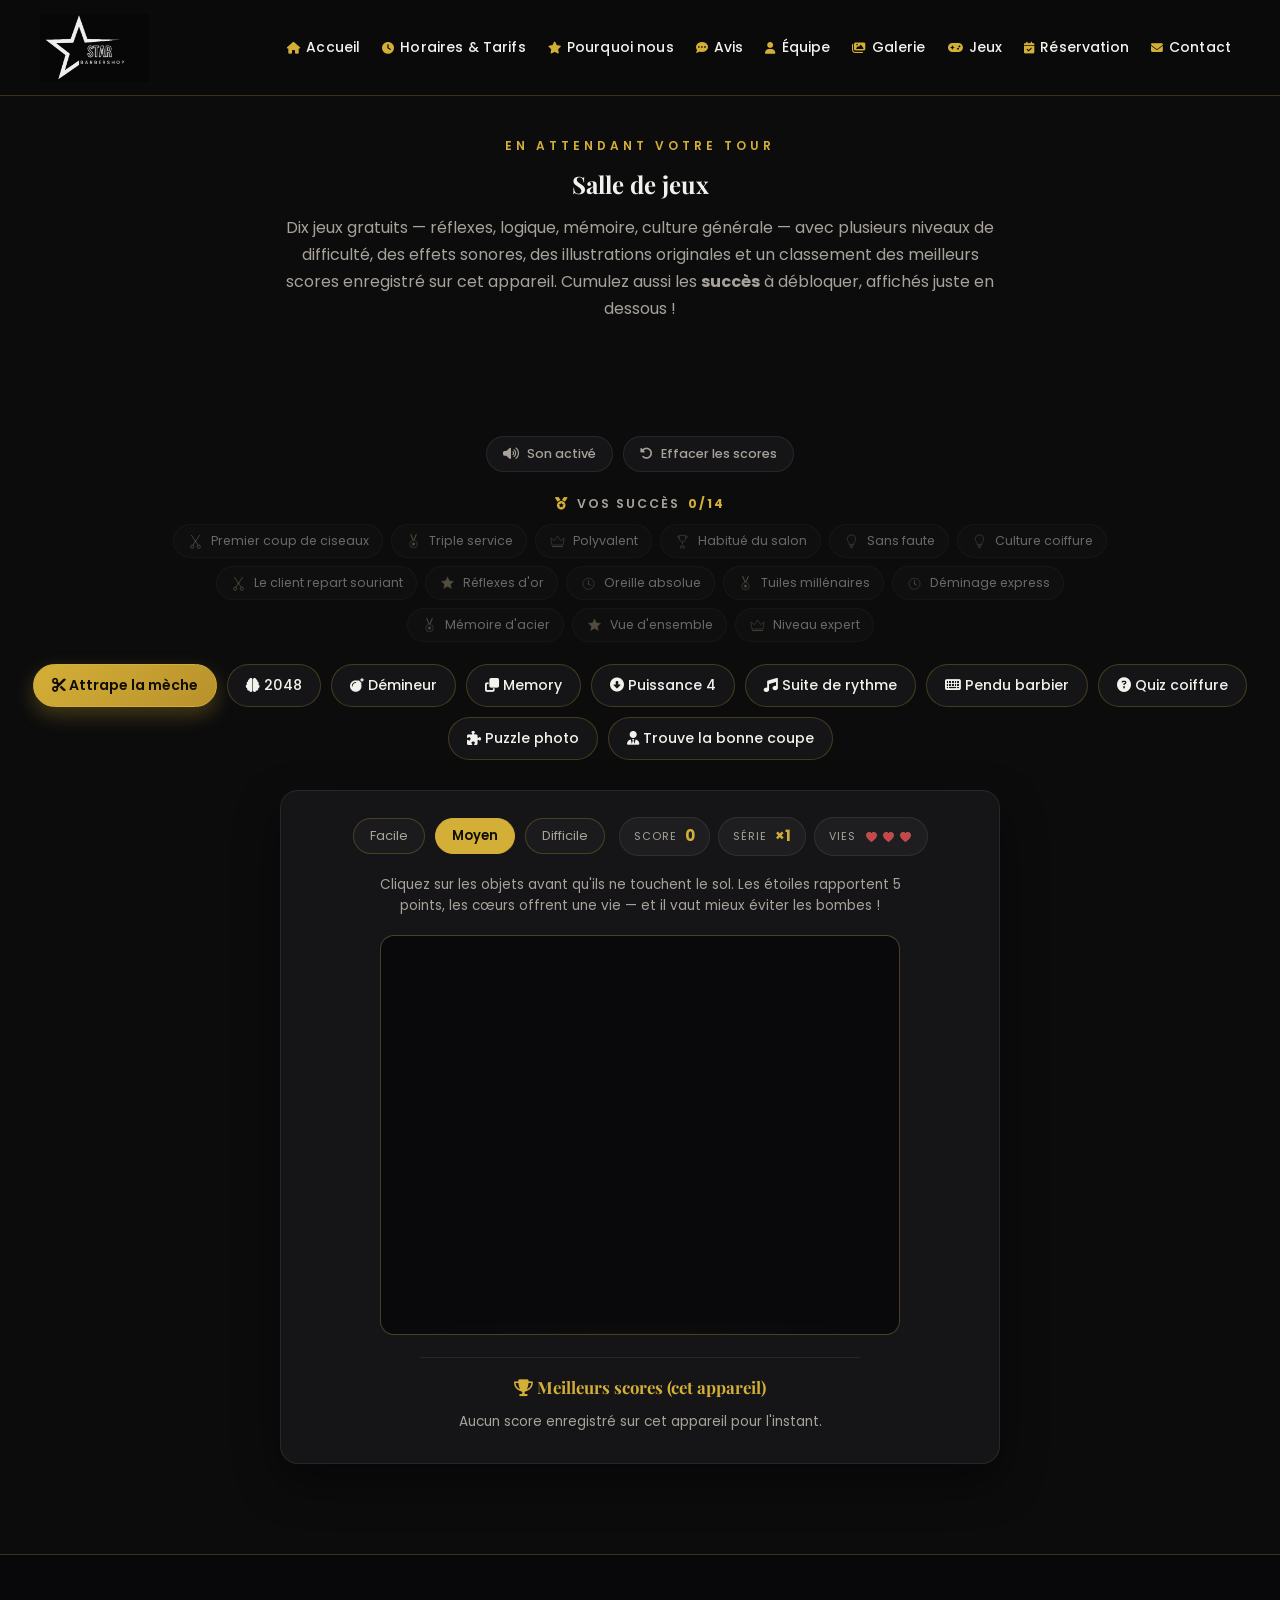
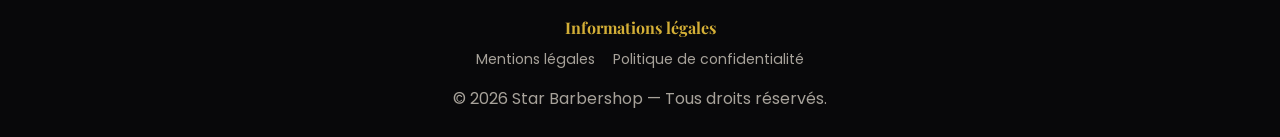
==== commit fd5abd8f: "Enrichir la salle de jeux : illustrations SVG, quiz à 34 questions, puzzle 6×6 et succès Ajoute une " ====
--- a/jeux.html
+++ b/jeux.html
@@ -43,7 +43,7 @@
 <section id="jeux-intro" class="games-intro">
   <span class="eyebrow">En attendant votre tour</span>
   <h1>Salle de jeux</h1>
-  <p>Dix jeux gratuits — réflexes, logique, mémoire, culture générale — avec plusieurs niveaux de difficulté, des effets sonores et un classement des meilleurs scores enregistré sur cet appareil. Choisissez-en un ci-dessous&nbsp;!</p>
+  <p>Dix jeux gratuits — réflexes, logique, mémoire, culture générale — avec plusieurs niveaux de difficulté, des effets sonores, des illustrations originales et un classement des meilleurs scores enregistré sur cet appareil. Cumulez aussi les <strong>succès</strong> à débloquer, affichés juste en dessous&nbsp;!</p>
 </section>
 
 <section id="jeux" class="games">
@@ -57,17 +57,22 @@
     </button>
   </div>
 
+  <div class="achv-block">
+    <span class="achv-title"><i class="fa-solid fa-medal"></i> Vos succès <strong id="achv-count">0/14</strong></span>
+    <div id="achv-strip" class="achv-strip" aria-label="Succès à débloquer"></div>
+  </div>
+
   <div class="game-selector">
-    <button class="game-tab active" data-game="catch">✂️ Attrape la mèche</button>
-    <button class="game-tab" data-game="2048">🔢 2048</button>
-    <button class="game-tab" data-game="mine">💣 Démineur</button>
-    <button class="game-tab" data-game="memory">🃏 Memory</button>
-    <button class="game-tab" data-game="connect4">🔴 Puissance 4</button>
-    <button class="game-tab" data-game="simon">🎵 Suite de rythme</button>
-    <button class="game-tab" data-game="hangman">🪢 Pendu barbier</button>
-    <button class="game-tab" data-game="quiz">❓ Quiz coiffure</button>
-    <button class="game-tab" data-game="puzzle">🧩 Puzzle photo</button>
-    <button class="game-tab" data-game="haircut">💇 Trouve la bonne coupe</button>
+    <button class="game-tab active" data-game="catch"><i class="fa-solid fa-scissors"></i> Attrape la mèche</button>
+    <button class="game-tab" data-game="2048"><i class="fa-solid fa-brain"></i> 2048</button>
+    <button class="game-tab" data-game="mine"><i class="fa-solid fa-bomb"></i> Démineur</button>
+    <button class="game-tab" data-game="memory"><i class="fa-solid fa-clone"></i> Memory</button>
+    <button class="game-tab" data-game="connect4"><i class="fa-solid fa-circle-down"></i> Puissance 4</button>
+    <button class="game-tab" data-game="simon"><i class="fa-solid fa-music"></i> Suite de rythme</button>
+    <button class="game-tab" data-game="hangman"><i class="fa-solid fa-keyboard"></i> Pendu barbier</button>
+    <button class="game-tab" data-game="quiz"><i class="fa-solid fa-circle-question"></i> Quiz coiffure</button>
+    <button class="game-tab" data-game="puzzle"><i class="fa-solid fa-puzzle-piece"></i> Puzzle photo</button>
+    <button class="game-tab" data-game="haircut"><i class="fa-solid fa-user-tie"></i> Trouve la bonne coupe</button>
   </div>
 
   <!-- JEU 1 : ATTRAPE LA MÈCHE -->
@@ -85,7 +90,7 @@
           <span class="chip"><span class="chip-label">Vies</span><strong id="catch-lives">❤️❤️❤️</strong></span>
         </div>
       </div>
-      <p class="game-help">Cliquez sur les objets avant qu'ils ne touchent le sol. Ramassez les étoiles ⭐ pour marquer des points bonus, attrapez les cœurs ❤️ pour gagner une vie — et évitez les bombes 💣&nbsp;!</p>
+      <p class="game-help">Cliquez sur les objets avant qu'ils ne touchent le sol. Les étoiles rapportent 5 points, les cœurs offrent une vie — et il vaut mieux éviter les bombes&nbsp;!</p>
       <div class="game-stage">
         <div id="catch-area" class="catch-area">
           <div id="catch-overlay" class="game-overlay">
@@ -100,7 +105,7 @@
         <button id="catch-save-score-btn" class="btn">Enregistrer le score</button>
       </div>
       <div class="leaderboard">
-        <h4>🏆 Meilleurs scores (cet appareil)</h4>
+        <h4><i class="fa-solid fa-trophy"></i> Meilleurs scores (cet appareil)</h4>
         <div id="catch-leaderboard"></div>
       </div>
     </div>
@@ -148,7 +153,7 @@
         <button id="g2048-save-score-btn" class="btn">Enregistrer le score</button>
       </div>
       <div class="leaderboard">
-        <h4>🏆 Meilleurs scores (cet appareil)</h4>
+        <h4><i class="fa-solid fa-trophy"></i> Meilleurs scores (cet appareil)</h4>
         <div id="g2048-leaderboard"></div>
       </div>
     </div>
@@ -188,7 +193,7 @@
         <button id="mine-save-score-btn" class="btn">Enregistrer le temps</button>
       </div>
       <div class="leaderboard">
-        <h4>🏆 Meilleurs temps (cet appareil)</h4>
+        <h4><i class="fa-solid fa-trophy"></i> Meilleurs temps (cet appareil)</h4>
         <div id="mine-leaderboard"></div>
       </div>
     </div>
@@ -224,7 +229,7 @@
         <button id="memory-save-score-btn" class="btn">Enregistrer le score</button>
       </div>
       <div class="leaderboard">
-        <h4>🏆 Meilleurs scores (cet appareil)</h4>
+        <h4><i class="fa-solid fa-trophy"></i> Meilleurs scores (cet appareil)</h4>
         <div id="memory-leaderboard"></div>
       </div>
     </div>
@@ -265,7 +270,7 @@
         <button id="c4-save-score-btn" class="btn">Enregistrer</button>
       </div>
       <div class="leaderboard">
-        <h4>🏆 Victoires contre l'IA (cet appareil)</h4>
+        <h4><i class="fa-solid fa-trophy"></i> Victoires contre l'IA (cet appareil)</h4>
         <div id="c4-leaderboard"></div>
       </div>
     </div>
@@ -303,7 +308,7 @@
         <button id="simon-save-score-btn" class="btn">Enregistrer le niveau</button>
       </div>
       <div class="leaderboard">
-        <h4>🏆 Meilleurs niveaux (cet appareil)</h4>
+        <h4><i class="fa-solid fa-trophy"></i> Meilleurs niveaux (cet appareil)</h4>
         <div id="simon-leaderboard"></div>
       </div>
     </div>
@@ -346,7 +351,7 @@
         <button id="hangman-save-score-btn" class="btn">Enregistrer le score</button>
       </div>
       <div class="leaderboard">
-        <h4>🏆 Meilleurs scores (cet appareil)</h4>
+        <h4><i class="fa-solid fa-trophy"></i> Meilleurs scores (cet appareil)</h4>
         <div id="hangman-leaderboard"></div>
       </div>
     </div>
@@ -357,22 +362,23 @@
     <div class="game-shell">
       <div class="game-top">
         <div id="quiz-level-select" class="level-selector">
-          <button class="level-btn" data-level="facile">5 questions</button>
-          <button class="level-btn active" data-level="moyen">8 questions</button>
-          <button class="level-btn" data-level="difficile">10 questions · 15 s</button>
+          <button class="level-btn" data-level="facile">6 questions</button>
+          <button class="level-btn active" data-level="moyen">10 questions</button>
+          <button class="level-btn" data-level="difficile">12 questions · 15 s</button>
         </div>
         <div class="stat-chips">
           <span class="chip"><span class="chip-label">Bonnes réponses</span><strong id="quiz-score">0</strong></span>
           <span class="chip"><span class="chip-label">Série</span><strong id="quiz-streak">0</strong></span>
         </div>
       </div>
-      <p class="game-help">Testez votre culture de barbier : à chaque question, une petite explication s'affiche après votre réponse.</p>
+      <p class="game-help">Testez votre culture de barbier sur 34 questions : chaque question est illustrée et reliée au salon, et une explication s'affiche après votre réponse.</p>
       <div id="quiz-question-block" class="quiz-question-block">
         <div class="quiz-meta">
           <span id="quiz-progress" class="quiz-progress">Question 1/8</span>
           <span id="quiz-timer" class="timer-display"></span>
         </div>
         <div class="progress-track"><div id="quiz-bar" class="progress-fill"></div></div>
+        <figure id="quiz-art" class="quiz-art"></figure>
         <h3 id="quiz-question" class="quiz-question"></h3>
         <div id="quiz-options" class="quiz-options"></div>
         <p id="quiz-feedback" class="quiz-feedback"></p>
@@ -381,13 +387,14 @@
       <div id="quiz-result" class="quiz-result" style="display:none;">
         <p id="quiz-score-text"></p>
         <button id="quiz-restart-btn" class="btn">Recommencer</button>
+        <a class="btn btn-ghost" href="index.html#reservation">Réserver un créneau au salon</a>
       </div>
       <div id="quiz-score-submit" class="score-submit" style="display:none;">
         <input type="text" id="quiz-name-input" maxlength="16" placeholder="Votre pseudo">
         <button id="quiz-save-score-btn" class="btn">Enregistrer le score</button>
       </div>
       <div class="leaderboard">
-        <h4>🏆 Meilleurs scores (cet appareil)</h4>
+        <h4><i class="fa-solid fa-trophy"></i> Meilleurs scores (cet appareil)</h4>
         <div id="quiz-leaderboard"></div>
       </div>
     </div>
@@ -401,13 +408,15 @@
           <button class="level-btn active" data-level="facile">3×3</button>
           <button class="level-btn" data-level="moyen">4×4</button>
           <button class="level-btn" data-level="difficile">5×5</button>
+          <button class="level-btn" data-level="expert">6×6 Expert</button>
         </div>
         <div class="stat-chips">
           <span class="chip"><span class="chip-label">Coups</span><strong id="puzzle-moves">0</strong></span>
           <span class="chip"><span class="chip-label">Temps</span><strong id="puzzle-time">0:00</strong></span>
         </div>
       </div>
-      <p class="game-help">Remettez la photo du salon dans le bon ordre : cliquez sur une pièce adjacente à la case vide pour la faire glisser.</p>
+      <p class="game-help">Choisissez une photo du salon ci-dessous, puis remettez-la dans le bon ordre : cliquez sur une pièce adjacente à la case vide pour la faire glisser — jusqu'au défi 6×6 Expert&nbsp;!</p>
+      <div id="puzzle-picker" class="puzzle-picker" aria-label="Choisir la photo du puzzle"></div>
       <div class="game-stage">
         <div id="puzzle-board" class="puzzle-board"></div>
       </div>
@@ -420,7 +429,7 @@
         <button id="puzzle-save-score-btn" class="btn">Enregistrer le score</button>
       </div>
       <div class="leaderboard">
-        <h4>🏆 Meilleurs scores (cet appareil)</h4>
+        <h4><i class="fa-solid fa-trophy"></i> Meilleurs scores (cet appareil)</h4>
         <div id="puzzle-leaderboard"></div>
       </div>
     </div>
@@ -439,28 +448,32 @@
           <span class="chip"><span class="chip-label">Clients satisfaits</span><strong id="haircut-score">0</strong></span>
         </div>
       </div>
-      <p class="game-help">Un client s'exprise : comprenez sa demande et choisissez la coupe qu'il attend.</p>
+      <p class="game-help">Un client s'exprime : comprenez sa demande et choisissez parmi les illustrations la coupe qu'il attend — une explication s'affiche ensuite. 16 demandes à tester&nbsp;!</p>
       <div id="haircut-block" class="haircut-block">
         <div class="quiz-meta">
           <span id="haircut-progress" class="quiz-progress">Client 1/8</span>
           <span id="haircut-timer" class="timer-display"></span>
         </div>
         <div class="progress-track"><div id="haircut-bar" class="progress-fill"></div></div>
-        <p id="haircut-request" class="haircut-request"></p>
-        <div id="haircut-options" class="quiz-options"></div>
+        <div class="haircut-client">
+          <span id="haircut-avatar" class="haircut-avatar" aria-hidden="true"></span>
+          <p id="haircut-request" class="haircut-request"></p>
+        </div>
+        <div id="haircut-options" class="quiz-options cards"></div>
         <p id="haircut-feedback" class="quiz-feedback"></p>
         <button id="haircut-next-btn" class="btn" style="display:none;">Client suivant</button>
       </div>
       <div id="haircut-result" class="quiz-result" style="display:none;">
         <p id="haircut-score-text"></p>
         <button id="haircut-restart-btn" class="btn">Recommencer</button>
+        <a class="btn btn-ghost" href="index.html#galerie">Voir nos coupes en galerie</a>
       </div>
       <div id="haircut-score-submit" class="score-submit" style="display:none;">
         <input type="text" id="haircut-name-input" maxlength="16" placeholder="Votre pseudo">
         <button id="haircut-save-score-btn" class="btn">Enregistrer le score</button>
       </div>
       <div class="leaderboard">
-        <h4>🏆 Meilleurs scores (cet appareil)</h4>
+        <h4><i class="fa-solid fa-trophy"></i> Meilleurs scores (cet appareil)</h4>
         <div id="haircut-leaderboard"></div>
       </div>
     </div>
--- a/style.css
+++ b/style.css
@@ -1,3 +1,27 @@
+/* =========================================================
+   STAR BARBERSHOP — Feuille de style principale
+   Thème : noir profond & or, Playfair Display + Poppins
+   ========================================================= */
+
+/* === JETONS DE DESIGN === */
+:root {
+  --bg: #0c0c0d;
+  --bg-deep: #08080a;
+  --card: #151517;
+  --card-2: #1b1b1e;
+  --gold: #d4af37;
+  --gold-bright: #e8c860;
+  --gold-12: rgba(212, 175, 55, 0.12);
+  --gold-25: rgba(212, 175, 55, 0.25);
+  --gold-45: rgba(212, 175, 55, 0.45);
+  --text: #f3f1ec;
+  --muted: #a7a29a;
+  --line: rgba(255, 255, 255, 0.08);
+  --header-h: 96px;
+  --radius: 18px;
+  --shadow: 0 18px 45px rgba(0, 0, 0, 0.45);
+}
+
 /* === RESET & BASE === */
 * {
   margin: 0;
@@ -5,202 +29,417 @@
   box-sizing: border-box;
 }
 
+html {
+  scroll-behavior: smooth;
+  /* seul décalage d'ancrage : ne PAS cumuler avec un scroll-margin sur les sections */
+  scroll-padding-top: calc(var(--header-h) + 56px);
+}
+
 body {
   font-family: 'Poppins', sans-serif;
-  background-color: #111;
-  color: #f5f5f5;
-  padding-top: 180px; /* hauteur du header + espace */
+  background-color: var(--bg);
+  color: var(--text);
+  padding-top: var(--header-h);
   overflow-x: hidden;
-}
-
-html {
-  scroll-behavior: smooth; /* défilement fluide */
-  scroll-padding-top: 180px; /* espace au-dessus des sections pour header fixe */
+  line-height: 1.6;
+  -webkit-font-smoothing: antialiased;
+}
+
+img {
+  max-width: 100%;
+  display: block;
+}
+
+a {
+  color: inherit;
+}
+
+::selection {
+  background: var(--gold);
+  color: #000;
 }
 
 /* === TITRES === */
+h1, h2, h3 {
+  font-family: 'Playfair Display', serif;
+}
+
 h1, h2 {
-  font-family: 'Playfair Display', serif;
   text-align: center;
+}
+
+h2 {
+  font-size: clamp(1.7rem, 3.4vw, 2.4rem);
+  font-weight: 700;
+  letter-spacing: 0.01em;
 }
 
 h2::after {
   content: "";
-  width: 60px;
+  width: 64px;
   height: 3px;
-  background: #d4af37;
+  background: linear-gradient(90deg, transparent, var(--gold), transparent);
   display: block;
-  margin: 10px auto;
+  margin: 14px auto 0;
+  border-radius: 3px;
 }
 
 .eyebrow {
   display: block;
   text-align: center;
-  color: #d4af37;
+  color: var(--gold);
   text-transform: uppercase;
-  letter-spacing: 3px;
-  font-size: 0.8rem;
+  letter-spacing: 4px;
+  font-size: 0.75rem;
   font-weight: 600;
-  margin-bottom: 8px;
+  margin-bottom: 10px;
+}
+
+.section-intro {
+  text-align: center;
+  color: var(--muted);
+  max-width: 620px;
+  margin: 18px auto 0;
+  font-size: 1rem;
+  font-weight: 300;
 }
 
 /* === HEADER === */
 header, .header {
   position: fixed;
-  width: 100%;
   top: 0;
-  background: linear-gradient(90deg, rgba(0,0,0,0.95), rgba(20,20,20,0.85));
+  left: 0;
+  width: 100%;
+  height: var(--header-h);
   display: flex;
   justify-content: space-between;
   align-items: center;
-  padding: 20px 50px;
-  box-shadow: 0 4px 15px rgba(0,0,0,0.5);
-  border-bottom: 2px solid #d4af37; /* touche dorée subtile */
+  gap: 20px;
+  padding: 0 40px;
+  background: rgba(10, 10, 11, 0.82);
+  backdrop-filter: blur(14px);
+  -webkit-backdrop-filter: blur(14px);
+  border-bottom: 1px solid var(--gold-25);
   z-index: 1000;
-  backdrop-filter: blur(5px); /* effet glass */
-}
-
-header::after {
+  transition: background 0.35s ease, box-shadow 0.35s ease;
+}
+
+.header.scrolled {
+  background: rgba(8, 8, 10, 0.96);
+  box-shadow: 0 14px 35px rgba(0, 0, 0, 0.55);
+}
+
+.brand {
+  display: inline-flex;
+  align-items: center;
+  flex-shrink: 0;
+}
+
+.logo {
+  height: 68px;
+  width: auto;
+  transition: transform 0.3s ease, filter 0.3s ease;
+}
+
+.logo:hover {
+  transform: scale(1.03);
+  filter: drop-shadow(0 0 10px rgba(212, 175, 55, 0.55));
+}
+
+/* === NAVIGATION === */
+#menu {
+  display: flex;
+  align-items: center;
+  gap: 4px;
+}
+
+nav a {
+  position: relative;
+  display: inline-flex;
+  align-items: center;
+  gap: 6px;
+  color: var(--text);
+  text-decoration: none;
+  font-size: 0.87rem;
+  font-weight: 500;
+  letter-spacing: 0.01em;
+  padding: 8px 9px;
+  border-radius: 8px;
+  white-space: nowrap;
+  transition: color 0.25s ease, background 0.25s ease;
+}
+
+nav a i {
+  color: var(--gold);
+  font-size: 0.85em;
+  transition: transform 0.25s ease;
+}
+
+nav a::after {
   content: "";
-  display: block;
-  width: 100%;
-  height: 3px;
-  background: linear-gradient(to right, #d4af37, #fff, #d4af37);
-}
-
-.logo {
-  height: 160px;
-  transition: transform 0.3s ease, filter 0.3s ease;
-}
-
-.logo:hover {
-  transform: scale(1.05);
-  filter: drop-shadow(0 0 8px #d4af37);
-}
-
-nav a {
-  color: #f5f5f5;
-  margin: 0 15px;
-  text-decoration: none;
-  font-weight: 500;
-  transition: color 0.3s ease;
-}
-nav a i {
-  color: #d4af37;
-  font-size: 0.9em;
-}
-
-nav a:hover {
-  color: #d4af37;
-}
-nav a {
-  display: inline-flex;
-  align-items: center;
-  gap: 8px;                   /* espace icône ↔ texte */
+  position: absolute;
+  left: 9px;
+  right: 9px;
+  bottom: 3px;
+  height: 2px;
+  background: var(--gold);
+  transform: scaleX(0);
+  transform-origin: left;
+  transition: transform 0.25s ease;
+}
+
+nav a:hover,
+nav a.active {
+  color: var(--gold-bright);
+}
+
+nav a:hover::after,
+nav a.active::after {
+  transform: scaleX(1);
+}
+
+nav a:hover i {
+  transform: translateY(-1px);
+}
+
+nav a.nav-cta::after {
+  display: none;
+}
+
+nav a.nav-cta {
+  background: linear-gradient(135deg, var(--gold), #b8912b);
+  color: #100d02;
+  font-weight: 600;
+  padding: 10px 18px;
+  border-radius: 50px;
+  margin-left: 8px;
+  box-shadow: 0 8px 20px rgba(212, 175, 55, 0.28);
+}
+
+nav a.nav-cta i {
+  color: #100d02;
+}
+
+nav a.nav-cta:hover {
+  color: #100d02;
+  background: linear-gradient(135deg, var(--gold-bright), var(--gold));
+  transform: translateY(-1px);
+  box-shadow: 0 10px 24px rgba(212, 175, 55, 0.4);
 }
 
 nav a:focus-visible,
 .btn:focus-visible,
-.gallery img:focus-visible {
-  outline: 2px solid #d4af37;
+.gallery img:focus-visible,
+.burger:focus-visible,
+.contact-card:focus-visible {
+  outline: 2px solid var(--gold);
   outline-offset: 3px;
 }
 
-/* === HERO (avec parallaxe léger) === */
+/* === HERO === */
 .hero {
-  width: 100%;
-  height: 60vh; /* réduit la hauteur de la partie noire */
+  position: relative;
+  width: 100%;
+  min-height: calc(100vh - var(--header-h));
+  display: flex;
+  justify-content: center;
+  align-items: center;
   text-align: center;
-  padding: 60px 20px;
-  background: linear-gradient(rgba(0,0,0,0.6), rgba(0,0,0,0.6)),
-              url("image/hero.jpg") center/cover no-repeat fixed; /* parallaxe léger */
-  display: flex;
+  padding: 80px 20px 90px;
+  background:
+    linear-gradient(180deg, rgba(6, 6, 8, 0.82) 0%, rgba(6, 6, 8, 0.62) 45%, rgba(6, 6, 8, 0.9) 100%),
+    url("image/hero.jpg") center / cover no-repeat;
+  isolation: isolate;
+}
+
+.hero::after {
+  content: "";
+  position: absolute;
+  left: 0;
+  right: 0;
+  bottom: 0;
+  height: 120px;
+  background: linear-gradient(to top, var(--bg), transparent);
+  pointer-events: none;
+}
+
+.hero-content {
+  position: relative;
+  z-index: 1;
+  max-width: 820px;
+  display: flex;
+  flex-direction: column;
+  align-items: center;
+}
+
+.hero-badges {
+  display: flex;
+  flex-wrap: wrap;
   justify-content: center;
-  align-items: center;
-  flex-direction: column;
+  gap: 12px;
+  margin-bottom: 26px;
+}
+
+.hero-badge {
+  display: inline-flex;
+  align-items: center;
+  gap: 8px;
+  font-size: 0.85rem;
+  font-weight: 500;
+  color: var(--text);
+  background: rgba(15, 15, 17, 0.7);
+  border: 1px solid var(--gold-45);
+  padding: 8px 18px;
+  border-radius: 50px;
+  backdrop-filter: blur(6px);
+}
+
+.hero-badge i {
+  color: var(--gold);
+}
+
+.hero-status i {
+  font-size: 0.6em;
+}
+
+.hero-status.is-open i {
+  color: #5fd39a;
+}
+
+.hero-status.is-closed i {
+  color: #e0793f;
 }
 
 .hero h1 {
-  font-size: 2.8rem;
-  line-height: 1.2;
+  font-size: clamp(2.3rem, 5.4vw, 4rem);
+  line-height: 1.12;
+  font-weight: 700;
+  letter-spacing: 0.01em;
 }
 
 .hero h1 span {
-  color: #d4af37;
-}
-
-.hero p {
-  margin: 15px 0;
-  font-size: 1.2rem;
-}
-
-.hero-trust {
-  display: inline-flex;
-  align-items: center;
-  gap: 8px;
-  color: #d4af37;
-  font-weight: 600;
-  font-size: 0.95rem;
-  margin-bottom: 10px;
-}
-
-.hero-trust i {
-  font-size: 0.85em;
+  color: var(--gold);
+  display: inline-block;
+}
+
+.hero-sub {
+  color: #ddd8d0;
+  font-size: clamp(1rem, 1.6vw, 1.15rem);
+  font-weight: 300;
+  max-width: 640px;
+  margin: 20px auto 0;
+}
+
+.hero-actions {
+  display: flex;
+  flex-wrap: wrap;
+  justify-content: center;
+  gap: 16px;
+  margin-top: 34px;
+}
+
+.hero-meta {
+  display: flex;
+  flex-wrap: wrap;
+  justify-content: center;
+  gap: 12px 28px;
+  margin-top: 34px;
+  color: var(--muted);
+  font-size: 0.88rem;
+}
+
+.hero-meta i {
+  color: var(--gold);
+  margin-right: 6px;
+}
+
+.hero-meta a {
+  color: inherit;
+  text-decoration: none;
+  transition: color 0.25s ease;
+}
+
+.hero-meta a:hover {
+  color: var(--gold-bright);
 }
 
 /* === BOUTONS === */
 .btn {
-  background-color: #d4af37;
-  color: #000;
-  padding: 12px 25px;
+  background: linear-gradient(135deg, var(--gold), #b8912b);
+  color: #100d02;
+  padding: 14px 30px;
   border-radius: 50px;
   text-decoration: none;
-  font-weight: bold;
+  font-weight: 600;
+  font-size: 0.98rem;
   display: inline-flex;
   align-items: center;
-  gap: 8px;
-  transition: all 0.3s ease;
-  margin: auto;
+  justify-content: center;
+  gap: 9px;
+  transition: transform 0.25s ease, box-shadow 0.25s ease, background 0.25s ease;
   border: none;
   cursor: pointer;
   font-family: inherit;
-  font-size: 1rem;
+  box-shadow: 0 10px 26px rgba(212, 175, 55, 0.25);
 }
 
 .btn:hover {
-  transform: scale(1.05);
-  box-shadow: 0 6px 15px rgba(212, 175, 55, 0.5);
+  transform: translateY(-2px);
+  background: linear-gradient(135deg, var(--gold-bright), var(--gold));
+  box-shadow: 0 14px 32px rgba(212, 175, 55, 0.42);
+}
+
+.btn-ghost {
+  background: rgba(12, 12, 13, 0.55);
+  color: var(--text);
+  border: 1px solid var(--gold-45);
+  box-shadow: none;
+  backdrop-filter: blur(6px);
+}
+
+.btn-ghost:hover {
+  background: rgba(212, 175, 55, 0.14);
+  color: var(--gold-bright);
+  box-shadow: none;
 }
 
 .btn-outline {
   background-color: transparent;
-  color: #f5f5f5;
-  border: 2px solid #666;
+  color: var(--text);
+  border: 1px solid #555;
+  box-shadow: none;
 }
 
 .btn-outline:hover {
-  border-color: #d4af37;
+  border-color: var(--gold);
+  color: var(--gold-bright);
+  background: transparent;
   box-shadow: none;
   transform: none;
 }
 
 .google-btn {
-  background-color: #4285F4;
+  background: #4285F4;
   color: #fff;
+  box-shadow: 0 10px 26px rgba(66, 133, 244, 0.3);
+}
+
+.google-btn:hover {
+  background: #5a95f5;
+  box-shadow: 0 14px 32px rgba(66, 133, 244, 0.42);
 }
 
 /* === SECTIONS === */
 section {
   width: 100%;
-  padding: 60px 20px;
+  padding: 90px 20px;
   margin: auto;
   opacity: 0;
   transform: translateY(40px);
-  transition: all 0.8s ease;
+  transition: opacity 0.8s ease, transform 0.8s ease;
   display: flex;
   flex-direction: column;
   align-items: center;
-  scroll-margin-top: 180px; /* pour ancres */
 }
 
 section.visible {
@@ -208,223 +447,759 @@
   transform: translateY(0);
 }
 
-/* === INFOS BOX (Horaires et Tarifs) === */
-.infos, .why {
-  padding: 80px 20px;
+/* === BANDEAU CHIFFRES CLÉS === */
+.stats {
+  background: var(--bg-deep);
+  border-bottom: 1px solid var(--line);
+  padding: 46px 20px;
+}
+
+.stats-grid {
+  width: 100%;
+  max-width: 1000px;
+  display: grid;
+  grid-template-columns: repeat(4, 1fr);
+  gap: 26px;
+}
+
+.stat {
+  text-align: center;
+  position: relative;
+  padding: 6px 10px;
+}
+
+.stat + .stat::before {
+  content: "";
+  position: absolute;
+  left: -13px;
+  top: 15%;
+  height: 70%;
+  width: 1px;
+  background: linear-gradient(to bottom, transparent, var(--gold-45), transparent);
+}
+
+.stat-num {
+  display: block;
+  font-family: 'Playfair Display', serif;
+  font-size: clamp(1.8rem, 3vw, 2.5rem);
+  font-weight: 700;
+  color: var(--gold);
+  line-height: 1.1;
+}
+
+.stat-num i {
+  font-size: 0.55em;
+  vertical-align: super;
+}
+
+.stat-label {
+  display: block;
+  color: var(--muted);
+  font-size: 0.82rem;
+  text-transform: uppercase;
+  letter-spacing: 2px;
+  margin-top: 8px;
+}
+
+/* === INFOS (Horaires & Tarifs) === */
+.infos, .why, .avis, .equipe, .galerie, .contact {
+  padding: 95px 20px;
 }
 
 .infos-container {
   width: 100%;
+  max-width: 1020px;
+  display: grid;
+  grid-template-columns: minmax(280px, 0.85fr) minmax(320px, 1.15fr);
+  gap: 28px;
+  margin-top: 44px;
+}
+
+.infos-box {
+  background: linear-gradient(160deg, var(--card-2), var(--card));
+  padding: 34px 32px;
+  border-radius: var(--radius);
+  border: 1px solid var(--gold-25);
+  box-shadow: var(--shadow);
+  transition: transform 0.3s ease, border-color 0.3s ease, box-shadow 0.3s ease;
+}
+
+.infos-box:hover {
+  transform: translateY(-4px);
+  border-color: var(--gold-45);
+  box-shadow: 0 22px 50px rgba(0, 0, 0, 0.55);
+}
+
+.infos-box h3 {
+  display: flex;
+  align-items: center;
+  gap: 12px;
+  font-size: 1.35rem;
+  font-weight: 600;
+  margin-bottom: 22px;
+  padding-bottom: 16px;
+  border-bottom: 1px solid var(--line);
+}
+
+.infos-box h3 i {
+  width: 42px;
+  height: 42px;
+  display: inline-flex;
+  align-items: center;
+  justify-content: center;
+  border-radius: 50%;
+  background: var(--gold-12);
+  color: var(--gold);
+  font-size: 1rem;
+  border: 1px solid var(--gold-25);
+}
+
+.infos-box ul {
+  list-style: none;
+}
+
+/* Horaires */
+.hours-list li {
+  display: flex;
+  justify-content: space-between;
+  align-items: center;
+  gap: 14px;
+  padding: 11px 12px;
+  border-radius: 10px;
+  font-size: 0.95rem;
+  border-bottom: 1px solid rgba(255, 255, 255, 0.05);
+  transition: background 0.25s ease;
+}
+
+.hours-list li:last-child {
+  border-bottom: none;
+}
+
+.hours-list li span:first-child {
+  font-weight: 500;
+}
+
+.hours-list li span:last-child {
+  color: var(--muted);
+  font-variant-numeric: tabular-nums;
+}
+
+.hours-list li:hover {
+  background: rgba(255, 255, 255, 0.03);
+}
+
+.hours-list li.today {
+  background: linear-gradient(90deg, var(--gold-12), rgba(212, 175, 55, 0.02));
+  border-left: 3px solid var(--gold);
+  border-bottom-color: transparent;
+}
+
+.hours-list li.today span {
+  color: var(--gold-bright);
+  font-weight: 600;
+}
+
+.box-note {
+  margin-top: 18px;
+  font-size: 0.8rem;
+  color: var(--muted);
+}
+
+.box-note i {
+  color: var(--gold);
+  margin-right: 6px;
+}
+
+/* Tarifs — style carte de restaurant */
+.price-list li {
+  display: flex;
+  align-items: baseline;
+  padding: 11px 4px;
+  border-bottom: 1px dashed rgba(255, 255, 255, 0.07);
+  transition: padding-left 0.25s ease;
+}
+
+.price-list li:last-child {
+  border-bottom: none;
+}
+
+.price-list li:hover {
+  padding-left: 10px;
+}
+
+.price-list .svc {
+  font-weight: 500;
+  font-size: 0.98rem;
+}
+
+.price-list .lead {
+  flex: 1;
+  margin: 0 12px;
+  border-bottom: 1px dotted rgba(212, 175, 55, 0.4);
+  transform: translateY(-4px);
+  min-width: 20px;
+}
+
+.price-list .price {
+  color: var(--gold);
+  font-weight: 700;
+  font-size: 1.05rem;
+  font-variant-numeric: tabular-nums;
+}
+
+.box-cta {
+  width: 100%;
+  margin-top: 26px;
+  padding: 13px 20px;
+}
+
+/* === POURQUOI NOUS === */
+.why-grid {
+  display: grid;
+  grid-template-columns: repeat(3, 1fr);
+  gap: 26px;
+  width: 100%;
+  max-width: 1020px;
+  margin-top: 46px;
+}
+
+.why-box {
+  position: relative;
+  background: linear-gradient(160deg, var(--card-2), var(--card));
+  padding: 40px 30px;
+  border-radius: var(--radius);
+  text-align: center;
+  border: 1px solid var(--line);
+  overflow: hidden;
+  transition: transform 0.3s ease, border-color 0.3s ease, box-shadow 0.3s ease;
+}
+
+.why-box::before {
+  content: "";
+  position: absolute;
+  top: 0;
+  left: 0;
+  right: 0;
+  height: 3px;
+  background: linear-gradient(90deg, transparent, var(--gold), transparent);
+  opacity: 0;
+  transition: opacity 0.3s ease;
+}
+
+.why-box:hover {
+  transform: translateY(-6px);
+  border-color: var(--gold-25);
+  box-shadow: var(--shadow);
+}
+
+.why-box:hover::before {
+  opacity: 1;
+}
+
+.why-icon {
+  width: 74px;
+  height: 74px;
+  margin: 0 auto 22px;
+  display: flex;
+  align-items: center;
+  justify-content: center;
+  border-radius: 50%;
+  background: radial-gradient(circle at 30% 25%, rgba(212, 175, 55, 0.25), rgba(212, 175, 55, 0.06));
+  border: 1px solid var(--gold-25);
+  transition: transform 0.3s ease, box-shadow 0.3s ease;
+}
+
+.why-icon i {
+  font-size: 1.7rem;
+  color: var(--gold);
+}
+
+.why-box:hover .why-icon {
+  transform: scale(1.06);
+  box-shadow: 0 0 26px rgba(212, 175, 55, 0.25);
+}
+
+.why-box h3 {
+  font-size: 1.25rem;
+  font-weight: 600;
+  margin-bottom: 12px;
+}
+
+.why-box p {
+  color: var(--muted);
+  font-size: 0.94rem;
+  font-weight: 300;
+  line-height: 1.7;
+}
+
+/* === AVIS CLIENTS (Google) === */
+.avis-content {
+  display: flex;
+  flex-wrap: wrap;
+  justify-content: center;
+  align-items: center;
+  gap: 45px;
+  max-width: 900px;
+  margin-top: 46px;
+}
+
+.rating-circle {
+  display: flex;
+  flex-direction: column;
+  align-items: center;
+  background: linear-gradient(160deg, var(--card-2), var(--card));
+  border: 1px solid var(--gold-25);
+  border-radius: 24px;
+  padding: 34px 46px;
+  box-shadow: var(--shadow);
+  position: relative;
+  overflow: hidden;
+}
+
+.rating-circle::before {
+  content: "";
+  position: absolute;
+  inset: 0;
+  background: radial-gradient(circle at 50% 0%, rgba(212, 175, 55, 0.14), transparent 65%);
+  pointer-events: none;
+}
+
+.rating-number {
+  font-family: 'Playfair Display', serif;
+  font-size: 3.6rem;
+  font-weight: 700;
+  color: var(--gold);
+  line-height: 1;
+}
+
+.stars {
+  margin: 12px 0 6px;
+  color: var(--gold);
+  font-size: 1.05rem;
+  letter-spacing: 4px;
+}
+
+.rating-count {
+  color: var(--muted);
+  font-size: 0.88rem;
+}
+
+.avis-body {
+  flex: 1 1 300px;
+  max-width: 440px;
+  display: flex;
+  flex-direction: column;
+  align-items: flex-start;
+  gap: 24px;
+}
+
+.avis-text {
+  color: #ddd8d0;
+  line-height: 1.85;
+  font-weight: 300;
+  font-size: 1.02rem;
+  border-left: 3px solid var(--gold-45);
+  padding-left: 20px;
+}
+
+/* === ÉQUIPE === */
+.team {
   display: flex;
   justify-content: center;
   flex-wrap: wrap;
-  gap: 40px;
-}
-
-.infos-box {
-  flex: 0 1 300px;
-  background: #1c1c1c;
-  padding: 40px;
-  border-radius: 20px;
+  gap: 26px;
+  width: 100%;
+  margin-top: 46px;
+}
+
+.member {
+  flex: 0 1 340px;
+  background: linear-gradient(160deg, var(--card-2), var(--card));
+  border: 1px solid var(--line);
+  border-radius: var(--radius);
+  overflow: hidden;
+  transition: transform 0.3s ease, border-color 0.3s ease, box-shadow 0.3s ease;
+}
+
+.member:hover {
+  transform: translateY(-6px);
+  border-color: var(--gold-25);
+  box-shadow: var(--shadow);
+}
+
+.member-photo {
+  position: relative;
+  aspect-ratio: 4 / 4.4;
+  overflow: hidden;
+}
+
+.member-photo::after {
+  content: "";
+  position: absolute;
+  inset: 0;
+  background: linear-gradient(to top, rgba(12, 12, 13, 0.85), transparent 45%);
+}
+
+.member-photo img {
+  width: 100%;
+  height: 100%;
+  object-fit: cover;
+  transition: transform 0.5s ease;
+}
+
+.member:hover .member-photo img {
+  transform: scale(1.05);
+}
+
+.member-info {
+  padding: 24px 28px 30px;
   text-align: center;
-  border: 2px solid rgba(212,175,55,0.6);
-  box-shadow: 0 8px 20px rgba(212,175,55,0.3);
-  transition: transform 0.3s ease, box-shadow 0.3s ease;
-}
-
-.infos-box:hover {
-  transform: translateY(-5px);
-  box-shadow: 0 10px 25px rgba(212,175,55,0.5);
-}
-
-.infos-box li {
-  display: flex;
-  justify-content: space-between;
-  padding: 12px 0;
-  border-bottom: 1px solid #333;
-}
-
-/* === WHY BOX (Savoir-faire, Qualité, Ambiance) === */
-.why-grid {
+}
+
+.member-info h3 {
+  font-size: 1.5rem;
+  font-weight: 700;
+  letter-spacing: 0.06em;
+  text-transform: uppercase;
+}
+
+.member-role {
+  color: var(--gold);
+  font-size: 0.82rem;
+  text-transform: uppercase;
+  letter-spacing: 3px;
+  margin: 6px 0 12px;
+  font-weight: 600;
+}
+
+.member-info > p:not(.member-role) {
+  color: var(--muted);
+  font-size: 0.94rem;
+  font-weight: 300;
+}
+
+.member-tags {
+  display: flex;
+  justify-content: center;
+  flex-wrap: wrap;
+  gap: 8px;
+  margin-top: 18px;
+}
+
+.member-tags span {
+  font-size: 0.75rem;
+  padding: 5px 14px;
+  border-radius: 50px;
+  border: 1px solid var(--gold-25);
+  color: var(--gold-bright);
+  background: var(--gold-12);
+}
+
+/* === GALERIE === */
+.gallery {
+  display: grid;
+  grid-template-columns: repeat(2, 1fr);
+  grid-auto-rows: 240px;
+  gap: 14px;
+  width: 100%;
+  max-width: 1020px;
+  margin-top: 46px;
+}
+
+.gallery img {
+  width: 100%;
+  height: 100%;
+  object-fit: cover;
+  border-radius: 14px;
+  cursor: zoom-in;
+  border: 1px solid var(--line);
+  transition: transform 0.4s ease, box-shadow 0.4s ease, border-color 0.4s ease;
+}
+
+.gallery img:first-child {
+  grid-row: span 2;
+}
+
+.gallery img:hover {
+  transform: scale(1.02);
+  box-shadow: 0 16px 40px rgba(0, 0, 0, 0.55);
+  border-color: var(--gold-45);
+}
+
+.gallery-note {
+  color: var(--muted);
+  font-size: 0.85rem;
+  margin-top: 20px;
+  text-align: center;
+}
+
+.gallery-note i {
+  color: var(--gold);
+  margin-right: 6px;
+}
+
+/* === BANDE RÉSERVATION (CTA) === */
+.cta-band {
+  position: relative;
+  padding: 0;
+  background:
+    linear-gradient(rgba(6, 6, 8, 0.86), rgba(6, 6, 8, 0.9)),
+    url("image/hero.jpg") center / cover no-repeat fixed;
+  border-top: 1px solid var(--gold-25);
+  border-bottom: 1px solid var(--gold-25);
+}
+
+.cta-inner {
+  width: 100%;
+  max-width: 760px;
+  margin: 0 auto;
+  padding: 90px 20px;
+  display: flex;
+  flex-direction: column;
+  align-items: center;
+  text-align: center;
+}
+
+.cta-inner p {
+  color: #ddd8d0;
+  font-weight: 300;
+  margin-top: 20px;
+  max-width: 560px;
+}
+
+.cta-actions {
   display: flex;
   flex-wrap: wrap;
   justify-content: center;
-  gap: 30px;
-  width: 100%;
-}
-
-.why-box {
-  flex: 0 1 280px;
-  background: #222;
-  padding: 35px;
-  border-radius: 20px;
+  gap: 16px;
+  margin-top: 34px;
+}
+
+/* === CONTACT === */
+.contact-grid {
+  display: grid;
+  grid-template-columns: repeat(3, 1fr);
+  gap: 24px;
+  width: 100%;
+  max-width: 1020px;
+  margin-top: 46px;
+}
+
+.contact-card {
+  display: flex;
+  flex-direction: column;
+  align-items: center;
   text-align: center;
-  border: 2px solid rgba(212,175,55,0.3);
-  box-shadow: 0 6px 18px rgba(212,175,55,0.2);
-  transition: transform 0.3s ease, background 0.3s ease, box-shadow 0.3s ease;
-}
-
-.why-box:hover {
-  transform: translateY(-5px);
-  background: #2a2a2a;
-  box-shadow: 0 10px 25px rgba(212,175,55,0.4);
-}
-
-.why-box i {
-  font-size: 2.5rem;
-  color: #d4af37;
-  margin-bottom: 15px;
-}
-
-/* === AVIS CLIENTS (Google) === */
-.avis {
-  padding: 80px 20px;
-}
-
-.avis-content {
-  display: flex;
-  flex-wrap: wrap;
+  background: linear-gradient(160deg, var(--card-2), var(--card));
+  border: 1px solid var(--line);
+  border-radius: var(--radius);
+  padding: 34px 26px;
+  text-decoration: none;
+  transition: transform 0.3s ease, border-color 0.3s ease, box-shadow 0.3s ease;
+}
+
+.contact-card:hover {
+  transform: translateY(-6px);
+  border-color: var(--gold-25);
+  box-shadow: var(--shadow);
+}
+
+.contact-icon {
+  width: 62px;
+  height: 62px;
+  display: flex;
+  align-items: center;
   justify-content: center;
-  align-items: center;
-  gap: 50px;
-  max-width: 800px;
-  margin-bottom: 30px;
-}
-
-.rating-circle {
-  display: flex;
-  flex-direction: column;
-  align-items: center;
-  background: #1c1c1c;
-  border: 2px solid rgba(212,175,55,0.6);
-  border-radius: 20px;
-  padding: 30px 40px;
-  box-shadow: 0 8px 20px rgba(212,175,55,0.3);
-}
-
-.rating-number {
-  font-family: 'Playfair Display', serif;
-  font-size: 3rem;
-  font-weight: 700;
-  color: #d4af37;
-  line-height: 1;
-}
-
-.stars {
-  margin: 10px 0;
-  color: #d4af37;
-  font-size: 1.1rem;
-  letter-spacing: 3px;
-}
-
-.rating-count {
-  color: #ccc;
-  font-size: 0.9rem;
-}
-
-.avis-text {
-  flex: 1 1 280px;
-  color: #ddd;
-  line-height: 1.7;
-  text-align: center;
-}
-
-/* === GALERIE === */
-.gallery {
-  display: flex;
-  justify-content: center;
-  flex-wrap: wrap;
-  gap: 15px;
-  width: 100%;
-}
-
-.gallery img {
-  max-width: 280px;
-  width: 100%;
-  border-radius: 8px;
-  transition: transform 0.4s, box-shadow 0.4s;
-}
-
-.gallery img:hover {
-  transform: scale(1.05);
-  box-shadow: 0 8px 20px rgba(212, 175, 55, 0.4);
-}
-
-.gallery-note {
-  color: #999;
+  border-radius: 50%;
+  background: var(--gold-12);
+  border: 1px solid var(--gold-25);
+  margin-bottom: 18px;
+}
+
+.contact-icon i {
+  font-size: 1.4rem;
+  color: var(--gold);
+}
+
+.contact-card h3 {
+  font-size: 1.15rem;
+  font-weight: 600;
+  margin-bottom: 8px;
+}
+
+.contact-card p {
+  color: var(--muted);
+  font-size: 0.94rem;
+  font-weight: 300;
+}
+
+.contact-link {
+  margin-top: 16px;
+  color: var(--gold);
   font-size: 0.85rem;
-  margin-top: 15px;
-  text-align: center;
-}
-
-/* === ÉQUIPE === */
-.team {
-  display: flex;
-  justify-content: center;
-  flex-wrap: wrap;
-  gap: 20px;
-}
-
-.member {
-  text-align: center;
-  flex: 0 1 250px;
-}
-
-.member img {
-  width: 100%;
-  border-radius: 10px;
-  margin-bottom: 10px;
+  font-weight: 600;
+  letter-spacing: 0.04em;
+}
+
+.contact-link i {
+  font-size: 0.75em;
+  margin-left: 6px;
+  transition: transform 0.25s ease;
+}
+
+.contact-card:hover .contact-link i {
+  transform: translateX(4px);
 }
 
 /* === CARTE (consentement cookies) === */
 .map-container {
   width: 100%;
-  max-width: 100%;
+  max-width: 1020px;
+  margin-top: 34px;
 }
 
 .map-placeholder {
   width: 100%;
-  height: 250px;
-  background: #1c1c1c;
-  border: 2px dashed rgba(212,175,55,0.4);
-  border-radius: 10px;
+  height: 300px;
+  background: var(--card);
+  border: 1px dashed var(--gold-45);
+  border-radius: var(--radius);
   display: flex;
   flex-direction: column;
   align-items: center;
   justify-content: center;
   text-align: center;
-  gap: 15px;
-  padding: 20px;
+  gap: 18px;
+  padding: 24px;
 }
 
 .map-placeholder p {
   color: #ccc;
   font-size: 0.9rem;
-  max-width: 400px;
+  max-width: 440px;
+}
+
+.map-placeholder a {
+  color: var(--gold);
 }
 
 #gmap-iframe {
   border: 0;
-  border-radius: 10px;
+  border-radius: var(--radius);
+  display: block;
 }
 
 /* === FOOTER === */
 footer {
   width: 100%;
+  background-color: var(--bg-deep);
+  color: var(--muted);
+  border-top: 1px solid var(--gold-25);
+  padding: 60px 20px 26px;
+}
+
+.footer-grid {
+  width: 100%;
+  max-width: 1080px;
+  margin: 0 auto;
+  display: grid;
+  grid-template-columns: 1.3fr 0.8fr 1.1fr;
+  gap: 44px;
+  text-align: left;
+}
+
+.footer-logo {
+  height: 84px;
+  width: auto;
+  margin-bottom: 16px;
+}
+
+.footer-brand p {
+  font-size: 0.92rem;
+  font-weight: 300;
+  line-height: 1.75;
+}
+
+.footer-rating {
+  margin-top: 14px;
+  color: var(--text);
+  font-size: 0.88rem !important;
+}
+
+.footer-rating .stars {
+  display: inline-block;
+  margin: 0 8px 0 0;
+  font-size: 0.85rem;
+  letter-spacing: 2px;
+}
+
+.footer-col h3 {
+  color: var(--gold);
+  font-size: 1rem;
+  font-weight: 600;
+  letter-spacing: 2px;
+  text-transform: uppercase;
+  margin-bottom: 18px;
+  font-family: 'Poppins', sans-serif;
+}
+
+.footer-col a,
+.footer-col p {
+  display: block;
+  color: var(--muted);
+  text-decoration: none;
+  font-size: 0.92rem;
+  font-weight: 300;
+  margin-bottom: 10px;
+  transition: color 0.25s ease, transform 0.25s ease;
+}
+
+.footer-col a:hover {
+  color: var(--gold-bright);
+  transform: translateX(3px);
+}
+
+.footer-col i {
+  color: var(--gold);
+  width: 18px;
+  margin-right: 8px;
   text-align: center;
-  padding: 20px;
-  background-color: #000;
-  color: #777;
-}
-
-/* === SECTION "INFORMATIONS LÉGALES" DANS LE FOOTER === */
+}
+
+.footer-bottom {
+  max-width: 1080px;
+  margin: 44px auto 0;
+  padding-top: 22px;
+  border-top: 1px solid var(--line);
+  display: flex;
+  flex-wrap: wrap;
+  align-items: center;
+  justify-content: space-between;
+  gap: 14px;
+  text-align: left;
+}
+
+.footer-bottom > p {
+  font-size: 0.85rem;
+}
+
+/* === ANCIEN FOOTER (pages jeux & légales) === */
+footer > .footer-legal {
+  text-align: center;
+  margin-bottom: 15px;
+}
+
+footer > .footer-legal + p {
+  text-align: center;
+}
+
 .footer-legal {
-  margin-bottom: 15px;
+  margin-bottom: 0;
 }
 
 .footer-legal h3 {
   font-family: 'Playfair Display', serif;
-  color: #d4af37;
+  color: var(--gold);
   font-size: 1rem;
   margin-bottom: 8px;
 }
@@ -433,18 +1208,18 @@
   display: flex;
   justify-content: center;
   flex-wrap: wrap;
-  gap: 15px;
+  gap: 18px;
 }
 
 .footer-legal-links a {
-  color: #999;
+  color: var(--muted);
   text-decoration: none;
-  font-size: 0.9rem;
-  transition: color 0.3s ease;
+  font-size: 0.88rem;
+  transition: color 0.25s ease;
 }
 
 .footer-legal-links a:hover {
-  color: #d4af37;
+  color: var(--gold-bright);
 }
 
 /* === BANDEAU COOKIES === */
@@ -453,12 +1228,13 @@
   bottom: 20px;
   left: 50%;
   transform: translateX(-50%);
-  width: min(600px, 92vw);
-  background: #1c1c1c;
-  border: 2px solid rgba(212,175,55,0.6);
-  border-radius: 16px;
-  padding: 20px 25px;
-  box-shadow: 0 10px 30px rgba(0,0,0,0.6);
+  width: min(620px, 92vw);
+  background: rgba(18, 18, 20, 0.97);
+  backdrop-filter: blur(10px);
+  border: 1px solid var(--gold-45);
+  border-radius: 18px;
+  padding: 22px 26px;
+  box-shadow: 0 20px 50px rgba(0, 0, 0, 0.65);
   z-index: 2000;
   display: flex;
   flex-direction: column;
@@ -470,13 +1246,13 @@
 }
 
 .cookie-banner p {
-  color: #ddd;
+  color: #ddd8d0;
   font-size: 0.9rem;
-  line-height: 1.5;
+  line-height: 1.6;
 }
 
 .cookie-banner a {
-  color: #d4af37;
+  color: var(--gold);
   text-decoration: underline;
 }
 
@@ -488,9 +1264,82 @@
 }
 
 .cookie-actions .btn {
-  padding: 10px 22px;
+  padding: 10px 24px;
   font-size: 0.9rem;
-  margin: 0;
+}
+
+/* === LIGHTBOX GALERIE === */
+.lightbox {
+  position: fixed;
+  inset: 0;
+  z-index: 3000;
+  background: rgba(4, 4, 6, 0.92);
+  display: flex;
+  align-items: center;
+  justify-content: center;
+  padding: 30px;
+  animation: fadeIn 0.3s ease;
+}
+
+.lightbox img {
+  max-width: min(1000px, 92vw);
+  max-height: 86vh;
+  object-fit: contain;
+  border-radius: 12px;
+  border: 1px solid var(--gold-45);
+  box-shadow: 0 30px 80px rgba(0, 0, 0, 0.8);
+}
+
+.lightbox-close {
+  position: absolute;
+  top: 22px;
+  right: 26px;
+  width: 46px;
+  height: 46px;
+  border-radius: 50%;
+  background: rgba(20, 20, 22, 0.9);
+  border: 1px solid var(--gold-45);
+  color: var(--gold);
+  font-size: 1.4rem;
+  cursor: pointer;
+  transition: background 0.25s ease, transform 0.25s ease;
+}
+
+.lightbox-close:hover {
+  background: var(--gold);
+  color: #100d02;
+  transform: rotate(90deg);
+}
+
+/* === BOUTON RETOUR EN HAUT === */
+.back-to-top {
+  position: fixed;
+  right: 22px;
+  bottom: 22px;
+  width: 48px;
+  height: 48px;
+  border-radius: 50%;
+  background: linear-gradient(135deg, var(--gold), #b8912b);
+  color: #100d02;
+  border: none;
+  font-size: 1.05rem;
+  cursor: pointer;
+  z-index: 1500;
+  box-shadow: 0 12px 28px rgba(212, 175, 55, 0.35);
+  opacity: 0;
+  visibility: hidden;
+  transform: translateY(14px);
+  transition: opacity 0.3s ease, transform 0.3s ease, visibility 0.3s ease;
+}
+
+.back-to-top.show {
+  opacity: 1;
+  visibility: visible;
+  transform: translateY(0);
+}
+
+.back-to-top:hover {
+  transform: translateY(-3px);
 }
 
 /* === PAGE LÉGALE (Mentions légales, etc.) === */
@@ -502,14 +1351,25 @@
 }
 
 .legal-page h1 {
-  font-size: 2.2rem;
+  font-size: clamp(1.9rem, 4vw, 2.4rem);
+  text-align: center;
+}
+
+.legal-page h1::after {
+  content: "";
+  display: block;
+  width: 64px;
+  height: 3px;
+  background: linear-gradient(90deg, transparent, var(--gold), transparent);
+  margin: 14px auto 0;
+  border-radius: 3px;
 }
 
 .last-updated {
   text-align: center;
-  color: #999;
+  color: var(--muted);
   font-style: italic;
-  margin-bottom: 40px;
+  margin: 16px 0 40px;
 }
 
 .legal-content {
@@ -520,11 +1380,10 @@
 }
 
 .legal-block {
-  background: #1c1c1c;
-  padding: 30px;
-  border-radius: 20px;
-  border: 2px solid rgba(212, 175, 55, 0.3);
-  box-shadow: 0 6px 18px rgba(212, 175, 55, 0.15);
+  background: linear-gradient(160deg, var(--card-2), var(--card));
+  padding: 32px;
+  border-radius: var(--radius);
+  border: 1px solid var(--gold-25);
 }
 
 .legal-block h2 {
@@ -538,8 +1397,13 @@
 }
 
 .legal-text {
-  color: #ddd;
-  line-height: 1.6;
+  color: #ddd8d0;
+  line-height: 1.75;
+  font-weight: 300;
+}
+
+.legal-list {
+  list-style: none;
 }
 
 .legal-list li {
@@ -547,12 +1411,12 @@
   justify-content: space-between;
   gap: 20px;
   padding: 10px 0;
-  border-bottom: 1px solid #333;
-  color: #ddd;
+  border-bottom: 1px solid var(--line);
+  color: #ddd8d0;
 }
 
 .legal-list li span:first-child {
-  color: #d4af37;
+  color: var(--gold);
   font-weight: 600;
   flex: 0 0 auto;
 }
@@ -563,31 +1427,31 @@
 
 /* === MODALE === */
 .modal {
-  display: none; 
-  position: fixed; 
-  z-index: 1000; 
+  display: none;
+  position: fixed;
+  z-index: 1000;
   left: 0;
   top: 0;
-  width: 100%; 
-  height: 100%; 
-  overflow: auto; 
-  background-color: rgba(0,0,0,0.7);
+  width: 100%;
+  height: 100%;
+  overflow: auto;
+  background-color: rgba(0, 0, 0, 0.7);
   animation: fadeIn 0.3s;
 }
 
 .modal-content {
   background-color: #111;
-  margin: 50px auto; 
+  margin: 50px auto;
   padding: 20px;
   border-radius: 8px;
   width: 90%;
   max-width: 900px;
-  box-shadow: 0 8px 20px rgba(212,175,55,0.5);
+  box-shadow: 0 8px 20px rgba(212, 175, 55, 0.5);
   position: relative;
 }
 
 .close {
-  color: #d4af37;
+  color: var(--gold);
   float: right;
   font-size: 28px;
   font-weight: bold;
@@ -599,130 +1463,360 @@
 }
 
 @keyframes fadeIn {
-  from {opacity: 0;}
-  to {opacity: 1;}
+  from { opacity: 0; }
+  to { opacity: 1; }
 }
 
 /* === FORMULAIRES === */
 form {
   display: flex;
   flex-direction: column;
-  gap: 10px;
-  max-width: 400px;
+  gap: 12px;
+  max-width: 420px;
   margin: 0 auto;
+  width: 100%;
 }
 
 form input, form select, form button {
-  padding: 10px;
-  border-radius: 5px;
-  border: none;
+  padding: 13px 15px;
+  border-radius: 10px;
+  border: 1px solid var(--line);
+  background: var(--card-2);
+  color: var(--text);
+  font-family: inherit;
+  font-size: 0.95rem;
+}
+
+form input:focus, form select:focus {
+  outline: none;
+  border-color: var(--gold-45);
 }
 
 form button {
-  background-color: #d4af37;
-  color: #000;
-  font-weight: bold;
+  background: linear-gradient(135deg, var(--gold), #b8912b);
+  color: #100d02;
+  font-weight: 600;
   cursor: pointer;
-  transition: all 0.3s ease;
+  transition: transform 0.25s ease, box-shadow 0.25s ease;
 }
 
 form button:hover {
-  transform: scale(1.03);
-  box-shadow: 0 5px 12px rgba(212, 175, 55, 0.4);
+  transform: translateY(-2px);
+  box-shadow: 0 8px 20px rgba(212, 175, 55, 0.35);
 }
 
 /* === MENU BURGER === */
 .burger {
   display: none;
-  font-size: 2em;
-  color: #d4af37;
+  font-size: 1.7rem;
+  line-height: 1;
+  color: var(--gold);
   cursor: pointer;
-  transition: transform 0.3s ease;
+  border: 1px solid var(--gold-25);
+  background: var(--gold-12);
+  border-radius: 10px;
+  width: 46px;
+  height: 46px;
+  align-items: center;
+  justify-content: center;
+  transition: transform 0.3s ease, background 0.3s ease;
 }
 
 .burger.active {
   transform: rotate(90deg);
-}
-
-#menu {
-  background-color: rgba(0, 0, 0, 0.85);
-  border-radius: 12px;
-  padding: 10px 20px;
-  box-shadow: 0 4px 15px rgba(212, 175, 55, 0.3);
+  background: rgba(212, 175, 55, 0.22);
 }
 
 /* === RESPONSIVE === */
-@media (max-width: 1024px) {
-  header { flex-direction: column; text-align: center; }
-  nav { margin-top: 10px; }
-  nav a { display: inline-block; margin: 8px 10px; }
+@media (max-width: 1180px) {
+  :root {
+    --header-h: 78px;
+  }
+
+  header, .header {
+    padding: 0 22px;
+  }
+
+  .logo {
+    height: 56px;
+  }
+
+  .burger {
+    display: flex;
+  }
+
+  #menu {
+    position: absolute;
+    top: 100%;
+    left: 0;
+    right: 0;
+    flex-direction: column;
+    align-items: stretch;
+    gap: 2px;
+    background: rgba(8, 8, 10, 0.98);
+    backdrop-filter: blur(14px);
+    border-bottom: 1px solid var(--gold-25);
+    padding: 12px 20px 22px;
+    max-height: 0;
+    opacity: 0;
+    overflow: hidden;
+    visibility: hidden;
+    transition: max-height 0.35s ease, opacity 0.3s ease, visibility 0.3s ease, padding 0.3s ease;
+    padding-top: 0;
+    padding-bottom: 0;
+  }
+
+  #menu.active {
+    max-height: 85vh;
+    opacity: 1;
+    visibility: visible;
+    overflow-y: auto;
+    padding-top: 12px;
+    padding-bottom: 22px;
+    box-shadow: 0 24px 50px rgba(0, 0, 0, 0.6);
+  }
+
+  #menu a {
+    display: flex;
+    justify-content: center;
+    margin: 0;
+    padding: 13px 10px;
+    font-size: 1rem;
+    border-bottom: 1px solid rgba(255, 255, 255, 0.05);
+    border-radius: 0;
+  }
+
+  #menu a::after {
+    display: none;
+  }
+
+  #menu a.nav-cta {
+    margin: 14px 0 0;
+    border-bottom: none;
+    justify-content: center;
+    padding: 14px 20px;
+  }
+
+  .stats-grid {
+    grid-template-columns: repeat(2, 1fr);
+    gap: 30px 20px;
+  }
+
+  .stat:nth-child(3)::before {
+    display: none;
+  }
+
+  .infos-container {
+    grid-template-columns: 1fr;
+    max-width: 640px;
+  }
+
+  .why-grid {
+    grid-template-columns: 1fr;
+    max-width: 520px;
+  }
+
+  .contact-grid {
+    grid-template-columns: 1fr;
+    max-width: 520px;
+  }
+
+  .gallery {
+    grid-template-columns: repeat(2, 1fr);
+    grid-auto-rows: 200px;
+  }
+
+  .gallery img:first-child {
+    grid-row: span 2;
+  }
+
+  .footer-grid {
+    grid-template-columns: 1fr 1fr;
+    gap: 36px;
+  }
+
+  .footer-brand {
+    grid-column: 1 / -1;
+    text-align: center;
+  }
+
+  .footer-logo {
+    margin: 0 auto 16px;
+  }
 }
 
 @media (max-width: 768px) {
   body {
     font-size: 15px;
-    padding-top: 100px; /* CORRECTION : header mobile plus bas (~70-90px), évite le grand vide */
-  }
-  html {
-    scroll-padding-top: 100px; /* CORRECTION : cohérent avec le nouveau padding-top mobile */
-  }
-  header { padding: 10px 20px; }
-  .logo { height: 50px; }
-  .hero { height: 50vh; padding: 50px 20px; }
-  .hero h1 { font-size: 1.8em; }
-  .btn { padding: 12px 25px; font-size: 0.9em; }
-  section { padding: 40px 20px; scroll-margin-top: 100px; }
-  .avis-content { gap: 25px; }
-  .team { flex-direction: column; align-items: center; }
-  .member { width: 90%; }
-  .member img { width: 100%; border-radius: 8px; }
-  .gallery { flex-direction: column; align-items: center; }
-  .gallery img { width: 90%; }
-  form { width: 100%; max-width: 90%; }
-  form input, form select, form button { width: 100%; }
-  iframe { height: 200px; }
-  .map-placeholder { height: 200px; }
-  .burger { display: block; }
+  }
+
+  section {
+    padding: 64px 18px;
+  }
+
+  .infos, .why, .avis, .equipe, .galerie, .contact {
+    padding: 68px 18px;
+  }
+
+  .hero {
+    min-height: calc(100svh - var(--header-h));
+    padding: 56px 18px 70px;
+  }
+
+  .hero-meta {
+    flex-direction: column;
+    gap: 10px;
+  }
+
+  .hero-actions {
+    width: 100%;
+  }
+
+  .hero-actions .btn {
+    width: min(320px, 100%);
+  }
+
+  .btn {
+    padding: 13px 26px;
+    font-size: 0.92rem;
+  }
+
+  .rating-circle {
+    padding: 28px 36px;
+  }
+
+  .avis-body {
+    align-items: center;
+    text-align: center;
+  }
+
+  .avis-text {
+    border-left: none;
+    border-top: 3px solid var(--gold-45);
+    padding-left: 0;
+    padding-top: 18px;
+  }
+
+  .team {
+    flex-direction: column;
+    align-items: center;
+  }
+
+  .member {
+    width: min(360px, 100%);
+  }
+
+  .gallery {
+    grid-template-columns: 1fr;
+    grid-auto-rows: 230px;
+  }
+
+  .gallery img:first-child {
+    grid-row: auto;
+  }
+
+  .cta-band {
+    background-attachment: scroll;
+  }
+
+  .cta-inner {
+    padding: 68px 18px;
+  }
+
+  .footer-grid {
+    grid-template-columns: 1fr;
+    text-align: center;
+    gap: 32px;
+  }
+
+  .footer-col a,
+  .footer-col p {
+    display: flex;
+    justify-content: center;
+    align-items: center;
+    gap: 4px;
+  }
+
+  .footer-bottom {
+    justify-content: center;
+    text-align: center;
+  }
+
+  iframe {
+    height: 240px;
+  }
+
+  .map-placeholder {
+    height: 240px;
+  }
+
   .legal-list li {
     flex-direction: column;
     gap: 4px;
   }
+
   .legal-list li span:last-child {
     text-align: left;
   }
-  #menu {
-    display: flex;
+}
+
+@media (max-width: 480px) {
+  h2 {
+    font-size: 1.45rem;
+  }
+
+  .hero-badges {
     flex-direction: column;
-    width: 100%;
-    background-color: #000;
-    text-align: center;
-    position: absolute;
-    top: 75px;
-    left: 0;
-    overflow: hidden;
-    max-height: 0;
-    opacity: 0;
-    border-top: 2px solid #d4af37;
-  }
- #menu.active {
-  max-height: 90vh;           /* prend presque tout l’écran */
-  opacity: 1;
-  overflow-y: auto;           /* scroll si nécessaire */
-  box-shadow: 0 4px 15px rgba(212, 175, 55, 0.3);
-}
-  #menu a { display: block; margin: 12px 0; padding: 8px; font-size: 1.1em; color: #f5f5f5; transition: color 0.3s ease; }
-  #menu a:hover { color: #d4af37; }
-}
-
-@media (max-width: 480px) {
-  nav a { display: block; margin: 6px 0; }
-  h1, h2 { font-size: 1.3em; }
-  .btn { font-size: 0.8em; padding: 10px 20px; }
-  footer { font-size: 0.8em; }
+    align-items: center;
+    gap: 9px;
+  }
+
+  .hero-badge {
+    font-size: 0.78rem;
+    padding: 7px 14px;
+  }
+
+  .stats-grid {
+    grid-template-columns: 1fr 1fr;
+    gap: 24px 12px;
+  }
+
+  .stat + .stat::before {
+    display: none;
+  }
+
+  .stat-label {
+    font-size: 0.72rem;
+    letter-spacing: 1.4px;
+  }
+
+  .infos-box {
+    padding: 26px 20px;
+  }
+
+  .footer-legal-links {
+    gap: 12px;
+  }
+
+  footer {
+    font-size: 0.85em;
+  }
 }
 
 /* === ACCESSIBILITÉ : mouvement réduit === */
 @media (prefers-reduced-motion: reduce) {
-  html { scroll-behavior: auto; }
-  section, .rating-number { transition: none; }
-}
+  html {
+    scroll-behavior: auto;
+  }
+
+  section,
+  .rating-number,
+  .btn,
+  .why-box,
+  .contact-card,
+  .member,
+  .infos-box,
+  .gallery img {
+    transition: none;
+  }
+}
--- a/games.css
+++ b/games.css
@@ -660,8 +660,14 @@
 }
 
 .mine-cell.is-flag { color: #e08a8a; }
-.mine-cell.is-flag::after { content: "🚩"; font-size: 0.8rem; }
+.mine-cell.is-flag::after {
+  content: "";
+  width: 15px;
+  height: 15px;
+  background: url("data:image/svg+xml,%3Csvg xmlns='http://www.w3.org/2000/svg' viewBox='0 0 24 24'%3E%3Cpath d='M7 3v18' fill='none' stroke='%23d4af37' stroke-width='2.5' stroke-linecap='round'/%3E%3Cpath d='M8.5 4.5H19l-3.2 4.2 3.2 4.2H8.5z' fill='%23e08a8a'/%3E%3C/svg%3E") no-repeat center / contain;
+}
 .mine-cell.is-flag span { display: none; }
+.mine-cell svg { width: 74%; height: 74%; }
 
 .mine-cell.is-mine {
   background: rgba(200, 70, 70, 0.35);
@@ -1288,3 +1294,332 @@
     padding: 5px 11px;
   }
 }
+
+/* ============================
+   SUCCÈS, ILLUSTRATIONS & NOUVEAUX COMPOSANTS
+   ============================ */
+
+/* --- Bandeau de succès --- */
+.achv-block {
+  display: flex;
+  flex-direction: column;
+  align-items: center;
+  gap: 10px;
+  margin-bottom: 22px;
+}
+
+.achv-title {
+  display: inline-flex;
+  align-items: center;
+  gap: 8px;
+  color: var(--muted);
+  font-size: 0.78rem;
+  font-weight: 600;
+  letter-spacing: 2px;
+  text-transform: uppercase;
+}
+
+.achv-title i { color: var(--gold); }
+.achv-title strong { color: var(--gold); }
+
+.achv-strip {
+  display: flex;
+  flex-wrap: wrap;
+  justify-content: center;
+  gap: 8px;
+  max-width: 940px;
+}
+
+.achv-chip {
+  display: inline-flex;
+  align-items: center;
+  gap: 7px;
+  background: var(--card);
+  border: 1px solid var(--gold-25);
+  border-radius: 50px;
+  padding: 6px 13px;
+  font-size: 0.78rem;
+  color: var(--text);
+  transition: all 0.25s ease;
+}
+
+.achv-chip svg {
+  width: 17px;
+  height: 17px;
+  flex: 0 0 auto;
+}
+
+.achv-chip.locked {
+  opacity: 0.4;
+  filter: grayscale(0.7);
+  border-color: var(--line);
+}
+
+.achv-chip:not(.locked) {
+  box-shadow: 0 5px 16px rgba(212, 175, 55, 0.2);
+}
+
+.achv-chip:hover { transform: translateY(-2px); }
+.achv-name { white-space: nowrap; }
+
+/* --- Toasts de succès --- */
+.toast-root {
+  position: fixed;
+  right: 18px;
+  bottom: 84px;
+  display: flex;
+  flex-direction: column;
+  gap: 10px;
+  z-index: 1600;
+  pointer-events: none;
+}
+
+.toast {
+  display: flex;
+  align-items: center;
+  gap: 12px;
+  background: rgba(18, 18, 20, 0.97);
+  border: 1px solid var(--gold-45);
+  border-radius: 14px;
+  padding: 12px 18px;
+  box-shadow: 0 16px 40px rgba(0, 0, 0, 0.6);
+  transform: translateX(130%);
+  opacity: 0;
+  transition: transform 0.35s ease, opacity 0.35s ease;
+  max-width: 330px;
+}
+
+.toast.show {
+  transform: translateX(0);
+  opacity: 1;
+}
+
+.toast svg {
+  width: 30px;
+  height: 30px;
+  flex: 0 0 auto;
+}
+
+.toast span {
+  display: flex;
+  flex-direction: column;
+  font-size: 0.85rem;
+  color: var(--text);
+  line-height: 1.35;
+}
+
+.toast strong {
+  color: var(--gold);
+  font-size: 0.68rem;
+  letter-spacing: 1.5px;
+  text-transform: uppercase;
+}
+
+/* --- Illustration de question (quiz) --- */
+.quiz-art {
+  margin: 0;
+  display: flex;
+  flex-direction: column;
+  align-items: center;
+  gap: 7px;
+}
+
+.quiz-art svg {
+  width: 92px;
+  height: 92px;
+  background: radial-gradient(circle at 50% 35%, rgba(212, 175, 55, 0.15), transparent 72%), var(--card-2);
+  border: 1px solid var(--gold-25);
+  border-radius: 16px;
+  padding: 10px;
+  box-shadow: 0 10px 26px rgba(0, 0, 0, 0.35);
+}
+
+.quiz-art figcaption {
+  font-size: 0.78rem;
+}
+
+.quiz-art-link {
+  color: var(--gold);
+  text-decoration: underline;
+  text-underline-offset: 3px;
+  transition: color 0.2s ease;
+}
+
+.quiz-art-link:hover { color: var(--gold-bright); }
+
+/* --- Cartes-illustrations des réponses (Trouve la bonne coupe) --- */
+.quiz-options.cards {
+  display: grid;
+  grid-template-columns: repeat(auto-fit, minmax(132px, 1fr));
+  gap: 12px;
+}
+
+.option-card {
+  display: flex;
+  flex-direction: column;
+  align-items: center;
+  gap: 9px;
+  padding: 14px 10px 13px;
+  text-align: center;
+}
+
+.option-card .option-art {
+  display: block;
+  width: 74px;
+  height: 74px;
+}
+
+.option-card .option-art svg {
+  width: 100%;
+  height: 100%;
+}
+
+.option-card .option-name {
+  font-size: 0.85rem;
+  font-weight: 600;
+  line-height: 1.3;
+}
+
+.option-card:hover:not(:disabled) {
+  transform: translateY(-3px);
+}
+
+/* --- Client (avatar + demande) --- */
+.haircut-client {
+  display: flex;
+  align-items: center;
+  gap: 14px;
+  width: 100%;
+}
+
+.haircut-avatar {
+  flex: 0 0 auto;
+  width: 64px;
+  height: 64px;
+}
+
+.haircut-avatar svg {
+  width: 100%;
+  height: 100%;
+  background: var(--card-2);
+  border: 1px solid var(--gold-25);
+  border-radius: 50%;
+  padding: 4px;
+}
+
+.haircut-client .haircut-request {
+  flex: 1;
+  min-width: 0;
+  width: auto;
+  margin: 0;
+}
+
+/* --- Sélecteur de photos du puzzle --- */
+.puzzle-picker {
+  display: flex;
+  flex-wrap: wrap;
+  justify-content: center;
+  gap: 10px;
+  width: 100%;
+}
+
+.puzzle-thumb {
+  width: 64px;
+  height: 64px;
+  padding: 0;
+  appearance: none;
+  -webkit-appearance: none;
+  border: 2px solid var(--gold-25);
+  border-radius: 12px;
+  overflow: hidden;
+  cursor: pointer;
+  background: var(--card-2);
+  transition: all 0.2s ease;
+}
+
+.puzzle-thumb img {
+  width: 100%;
+  height: 100%;
+  object-fit: cover;
+  display: block;
+}
+
+.puzzle-thumb:hover {
+  border-color: var(--gold);
+  transform: translateY(-2px);
+}
+
+.puzzle-thumb.active {
+  border-color: var(--gold);
+  box-shadow: 0 6px 18px rgba(212, 175, 55, 0.35);
+  transform: translateY(-2px) scale(1.06);
+}
+
+/* --- Images vectorielles dans les jeux --- */
+.falling-object svg {
+  width: 34px;
+  height: 34px;
+  display: block;
+}
+
+.memory-card-front svg {
+  width: 58%;
+  height: 58%;
+}
+
+#catch-lives {
+  display: inline-flex;
+  align-items: center;
+  gap: 2px;
+}
+
+#catch-lives svg {
+  width: 15px;
+  height: 15px;
+}
+
+/* --- Adaptations mobiles des nouveaux composants --- */
+@media (max-width: 600px) {
+  .quiz-art svg {
+    width: 76px;
+    height: 76px;
+  }
+
+  .quiz-options.cards {
+    grid-template-columns: repeat(2, 1fr);
+  }
+
+  .option-card .option-art {
+    width: 58px;
+    height: 58px;
+  }
+
+  .haircut-client {
+    flex-direction: column;
+    gap: 9px;
+  }
+
+  .puzzle-thumb {
+    width: 52px;
+    height: 52px;
+  }
+
+  .toast-root {
+    left: 12px;
+    right: 12px;
+    bottom: 72px;
+    align-items: center;
+  }
+
+  .toast {
+    max-width: min(330px, 92vw);
+  }
+
+  .achv-name {
+    display: none;
+  }
+
+  .achv-chip {
+    padding: 7px 9px;
+  }
+}
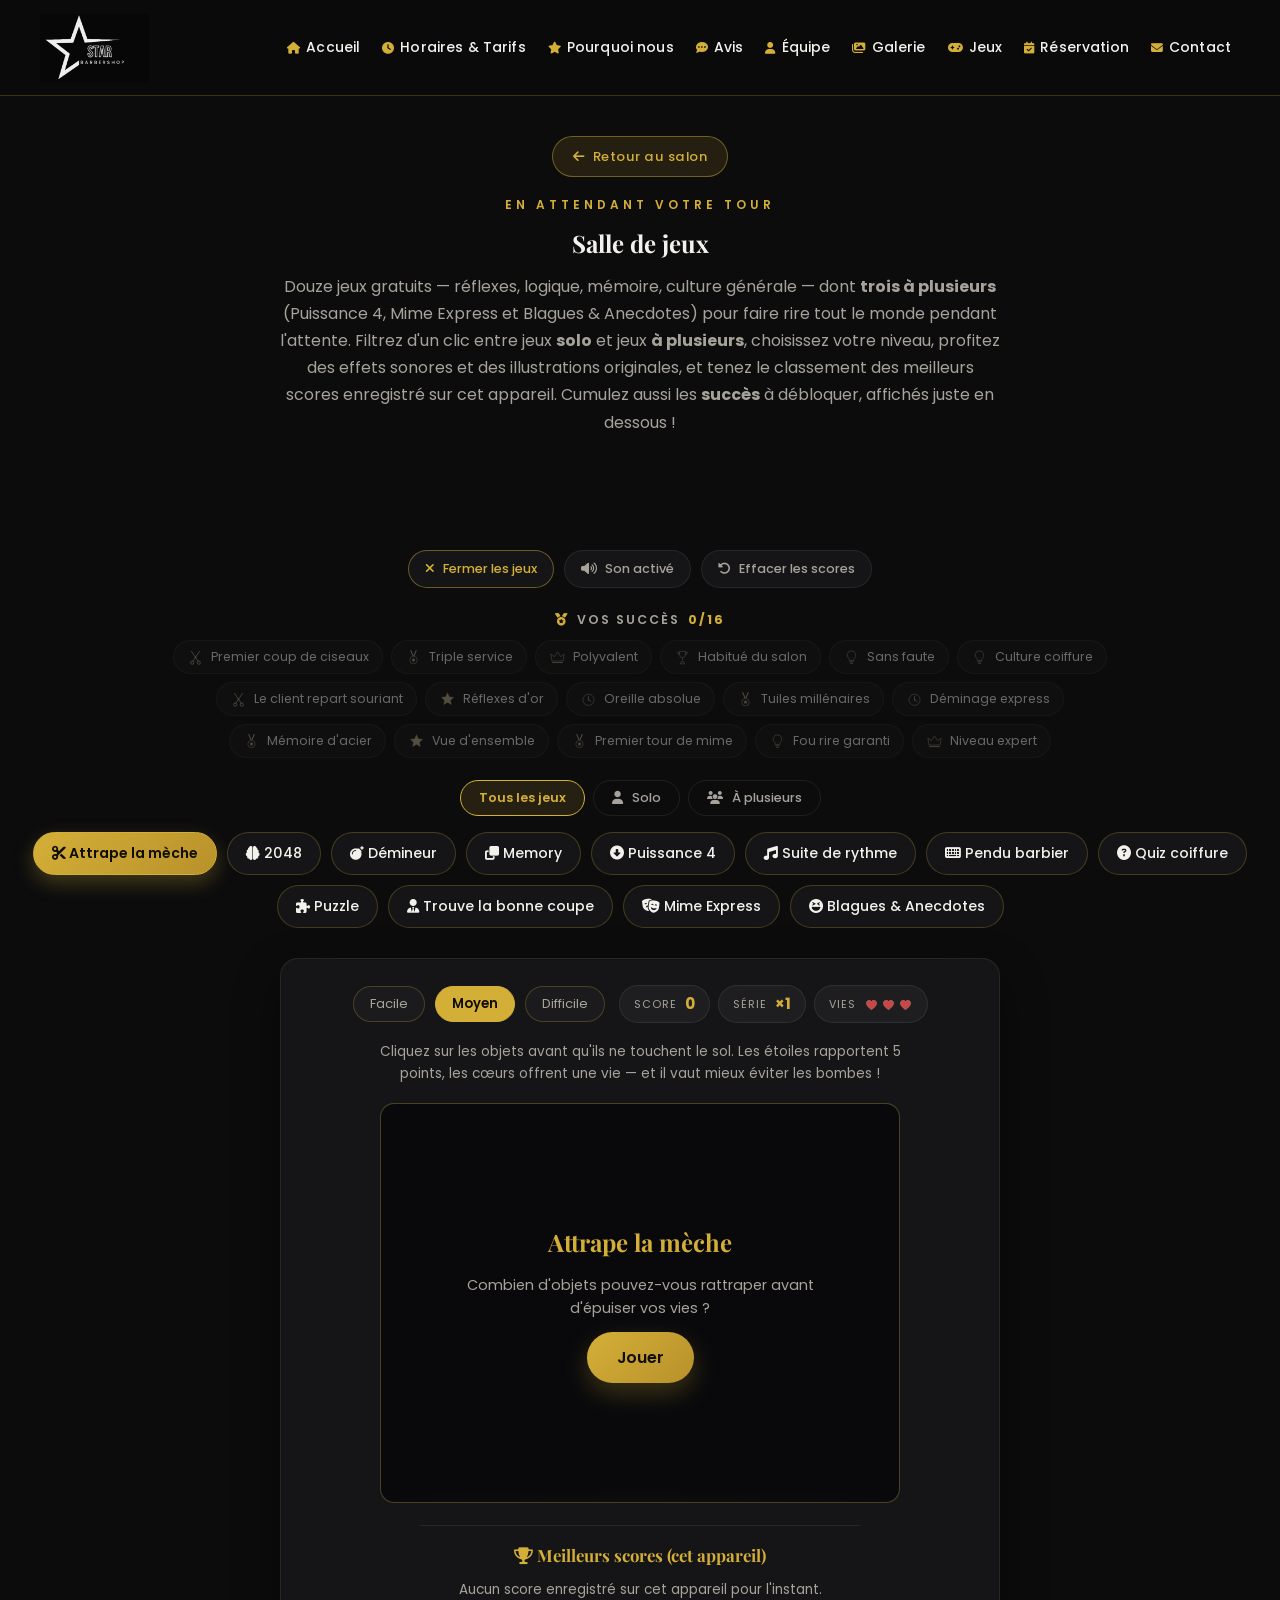
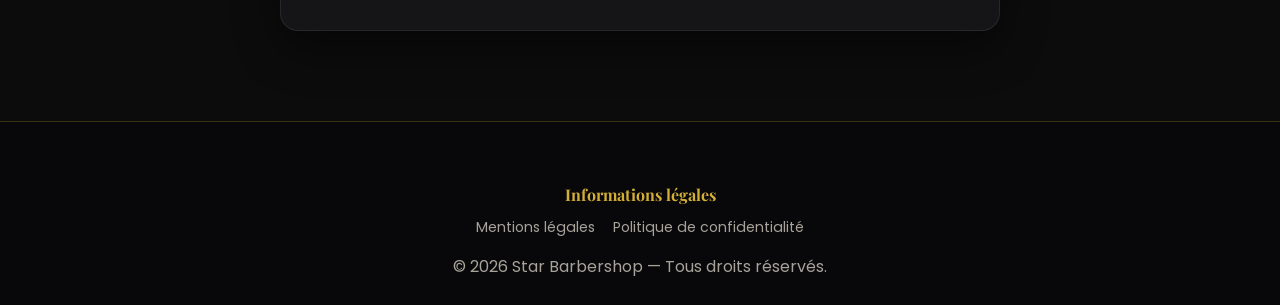
==== commit 68c4b484: "Ajouter les jeux à plusieurs : Mime Express, Blagues & Anecdotes et puzzle illustré Puzzle : 6 illus" ====
--- a/jeux.html
+++ b/jeux.html
@@ -4,7 +4,7 @@
   <meta charset="UTF-8" />
   <meta name="viewport" content="width=device-width, initial-scale=1.0">
   <title>Jeux — Star Barbershop</title>
-  <meta name="description" content="Patientez en jouant : dix mini-jeux gratuits (2048, démineur, puissance 4, memory, quiz…) avec niveaux de difficulté, classement et effets sonores, sur le site de Star Barbershop à Mourmelon-le-Grand.">
+  <meta name="description" content="Patientez en jouant : douze mini-jeux gratuits (2048, démineur, puissance 4, memory, quiz, mime, blagues…) en solo ou à plusieurs, avec niveaux de difficulté, classement et effets sonores, sur le site de Star Barbershop à Mourmelon-le-Grand.">
   <link rel="canonical" href="https://www.starbarbershop.fr/jeux.html">
 
   <link rel="icon" type="image/svg+xml" href="favicon.svg?v=2">
@@ -41,14 +41,16 @@
 </header>
 
 <section id="jeux-intro" class="games-intro">
+  <a class="games-back" href="index.html"><i class="fa-solid fa-arrow-left"></i> Retour au salon</a>
   <span class="eyebrow">En attendant votre tour</span>
   <h1>Salle de jeux</h1>
-  <p>Dix jeux gratuits — réflexes, logique, mémoire, culture générale — avec plusieurs niveaux de difficulté, des effets sonores, des illustrations originales et un classement des meilleurs scores enregistré sur cet appareil. Cumulez aussi les <strong>succès</strong> à débloquer, affichés juste en dessous&nbsp;!</p>
+  <p>Douze jeux gratuits — réflexes, logique, mémoire, culture générale — dont <strong>trois à plusieurs</strong> (Puissance 4, Mime Express et Blagues &amp; Anecdotes) pour faire rire tout le monde pendant l'attente. Filtrez d'un clic entre jeux <strong>solo</strong> et jeux <strong>à plusieurs</strong>, choisissez votre niveau, profitez des effets sonores et des illustrations originales, et tenez le classement des meilleurs scores enregistré sur cet appareil. Cumulez aussi les <strong>succès</strong> à débloquer, affichés juste en dessous&nbsp;!</p>
 </section>
 
 <section id="jeux" class="games">
 
   <div class="games-bar">
+    <a href="index.html" class="bar-btn bar-close"><i class="fa-solid fa-xmark"></i><span>Fermer les jeux</span></a>
     <button id="sound-toggle" class="bar-btn" type="button" aria-pressed="false">
       <i class="fa-solid fa-volume-high"></i><span>Son activé</span>
     </button>
@@ -58,8 +60,14 @@
   </div>
 
   <div class="achv-block">
-    <span class="achv-title"><i class="fa-solid fa-medal"></i> Vos succès <strong id="achv-count">0/14</strong></span>
+    <span class="achv-title"><i class="fa-solid fa-medal"></i> Vos succès <strong id="achv-count">0/16</strong></span>
     <div id="achv-strip" class="achv-strip" aria-label="Succès à débloquer"></div>
+  </div>
+
+  <div class="mode-filter" role="group" aria-label="Filtrer les jeux">
+    <button class="mode-btn active" data-mode="all" type="button">Tous les jeux</button>
+    <button class="mode-btn" data-mode="solo" type="button"><i class="fa-solid fa-user"></i> Solo</button>
+    <button class="mode-btn" data-mode="multi" type="button"><i class="fa-solid fa-users"></i> À plusieurs</button>
   </div>
 
   <div class="game-selector">
@@ -67,12 +75,14 @@
     <button class="game-tab" data-game="2048"><i class="fa-solid fa-brain"></i> 2048</button>
     <button class="game-tab" data-game="mine"><i class="fa-solid fa-bomb"></i> Démineur</button>
     <button class="game-tab" data-game="memory"><i class="fa-solid fa-clone"></i> Memory</button>
-    <button class="game-tab" data-game="connect4"><i class="fa-solid fa-circle-down"></i> Puissance 4</button>
+    <button class="game-tab" data-game="connect4" data-mode="solo multi"><i class="fa-solid fa-circle-down"></i> Puissance 4</button>
     <button class="game-tab" data-game="simon"><i class="fa-solid fa-music"></i> Suite de rythme</button>
     <button class="game-tab" data-game="hangman"><i class="fa-solid fa-keyboard"></i> Pendu barbier</button>
     <button class="game-tab" data-game="quiz"><i class="fa-solid fa-circle-question"></i> Quiz coiffure</button>
-    <button class="game-tab" data-game="puzzle"><i class="fa-solid fa-puzzle-piece"></i> Puzzle photo</button>
+    <button class="game-tab" data-game="puzzle"><i class="fa-solid fa-puzzle-piece"></i> Puzzle</button>
     <button class="game-tab" data-game="haircut"><i class="fa-solid fa-user-tie"></i> Trouve la bonne coupe</button>
+    <button class="game-tab" data-game="mime" data-mode="multi"><i class="fa-solid fa-masks-theater"></i> Mime Express</button>
+    <button class="game-tab" data-game="jokes" data-mode="multi"><i class="fa-solid fa-face-laugh-squint"></i> Blagues &amp; Anecdotes</button>
   </div>
 
   <!-- JEU 1 : ATTRAPE LA MÈCHE -->
@@ -415,8 +425,8 @@
           <span class="chip"><span class="chip-label">Temps</span><strong id="puzzle-time">0:00</strong></span>
         </div>
       </div>
-      <p class="game-help">Choisissez une photo du salon ci-dessous, puis remettez-la dans le bon ordre : cliquez sur une pièce adjacente à la case vide pour la faire glisser — jusqu'au défi 6×6 Expert&nbsp;!</p>
-      <div id="puzzle-picker" class="puzzle-picker" aria-label="Choisir la photo du puzzle"></div>
+      <p class="game-help">Choisissez une illustration ci-dessous, puis remettez-la dans le bon ordre : cliquez sur une pièce adjacente à la case vide pour la faire glisser — jusqu'au défi 6×6 Expert&nbsp;!</p>
+      <div id="puzzle-picker" class="puzzle-picker" aria-label="Choisir l'illustration du puzzle"></div>
       <div class="game-stage">
         <div id="puzzle-board" class="puzzle-board"></div>
       </div>
@@ -475,6 +485,101 @@
       <div class="leaderboard">
         <h4><i class="fa-solid fa-trophy"></i> Meilleurs scores (cet appareil)</h4>
         <div id="haircut-leaderboard"></div>
+      </div>
+    </div>
+  </div>
+
+  <!-- JEU 11 : MIME EXPRESS (À PLUSIEURS) -->
+  <div id="game-mime" class="game-panel">
+    <div class="game-shell">
+      <div class="game-top">
+        <div id="mime-level-select" class="level-selector">
+          <button class="level-btn active" data-level="2equipes">2 équipes</button>
+          <button class="level-btn" data-level="3equipes">3 équipes</button>
+          <button class="level-btn" data-level="4equipes">4 équipes</button>
+        </div>
+        <div class="stat-chips">
+          <span class="chip"><span class="chip-label">Tour</span><strong id="mime-turn">1/2</strong></span>
+          <span class="chip"><span class="chip-label">Équipe</span><strong id="mime-team">Équipe 1</strong></span>
+          <span class="chip"><span class="chip-label">Chrono</span><strong id="mime-time">45s</strong></span>
+        </div>
+      </div>
+      <p class="game-help">À plusieurs, ça rit plus fort ! Une équipe fait mimer le mot pendant 45&nbsp;s, l'autre devine : chaque devinette rapporte 1 point. Affichez le mot avec « Voir le mot » avant de lancer le chrono, puis alternez les équipes.</p>
+      <div id="mime-teams" class="mime-teams" aria-label="Scores des équipes"></div>
+      <div class="game-stage">
+        <div class="mime-card">
+          <span id="mime-category" class="mime-category"></span>
+          <p id="mime-word" class="mime-word is-hidden">· · · · ·</p>
+        </div>
+      </div>
+      <div class="game-actions">
+        <button id="mime-reveal-btn" class="btn btn-ghost"><i class="fa-solid fa-eye"></i> Voir le mot</button>
+        <button id="mime-start-btn" class="btn"><i class="fa-solid fa-stopwatch"></i> Lancer le chrono</button>
+        <button id="mime-guess-btn" class="btn" style="display:none;">Deviné&nbsp;! +1</button>
+        <button id="mime-pass-btn" class="btn btn-ghost" style="display:none;">Mot suivant</button>
+        <button id="mime-next-btn" class="btn" style="display:none;">Manche suivante</button>
+      </div>
+      <p id="mime-message" class="quiz-feedback"></p>
+      <div id="mime-result" class="quiz-result" style="display:none;">
+        <p id="mime-score-text"></p>
+        <button id="mime-restart-btn" class="btn">Rejouer</button>
+      </div>
+      <div id="mime-score-submit" class="score-submit" style="display:none;">
+        <input type="text" id="mime-name-input" maxlength="16" placeholder="Votre pseudo">
+        <button id="mime-save-score-btn" class="btn">Enregistrer le score</button>
+      </div>
+      <div class="leaderboard">
+        <h4><i class="fa-solid fa-trophy"></i> Meilleurs scores (cet appareil)</h4>
+        <div id="mime-leaderboard"></div>
+      </div>
+    </div>
+  </div>
+
+  <!-- JEU 12 : BLAGUES & ANECDOTES (À PLUSIEURS) -->
+  <div id="game-jokes" class="game-panel">
+    <div class="game-shell">
+      <div class="game-top">
+        <div id="jokes-level-select" class="level-selector">
+          <button class="level-btn active" data-level="facile">Blagues</button>
+          <button class="level-btn" data-level="moyen">Anecdotes</button>
+          <button class="level-btn" data-level="difficile">Mélange</button>
+        </div>
+        <div class="stat-chips">
+          <span class="chip"><span class="chip-label">Carte</span><strong id="jokes-progress">1/8</strong></span>
+          <span class="chip"><span class="chip-label">Points rire</span><strong id="jokes-score">0</strong></span>
+          <span class="chip"><span class="chip-label">Fous rires</span><strong id="jokes-laughs">0</strong></span>
+        </div>
+      </div>
+      <p class="game-help">La dose de rires de la salle d'attente : lisez la chute à voix haute, notez le rire de l'assemblée (petit, bon ou fou rire) et emportez les meilleures blagues et anecdotes à raconter au prochain fauteuil.</p>
+      <div class="game-stage">
+        <div class="joke-card">
+          <span id="joke-tag" class="joke-tag">Blague</span>
+          <p id="joke-setup" class="joke-setup"></p>
+          <p id="joke-punchline" class="joke-punchline" style="display:none;"></p>
+          <button id="jokes-reveal-btn" class="btn btn-ghost"><i class="fa-solid fa-mask"></i> Révéler la chute</button>
+          <div id="joke-rating" class="joke-rating" style="display:none;">
+            <span class="joke-rating-label">Ce rire vaut :</span>
+            <button class="joke-rate" data-points="1" type="button">🙂 Petit rire <strong>+1</strong></button>
+            <button class="joke-rate" data-points="3" type="button">😄 Bon rire <strong>+3</strong></button>
+            <button class="joke-rate" data-points="5" type="button">🤣 Fou rire <strong>+5</strong></button>
+          </div>
+        </div>
+      </div>
+      <div class="game-actions">
+        <button id="jokes-next-btn" class="btn" style="display:none;">Carte suivante</button>
+      </div>
+      <div id="jokes-result" class="quiz-result" style="display:none;">
+        <p id="jokes-score-text"></p>
+        <button id="jokes-restart-btn" class="btn">Recommencer</button>
+        <a class="btn btn-ghost" href="index.html#avis">Laisser un avis au salon</a>
+      </div>
+      <div id="jokes-score-submit" class="score-submit" style="display:none;">
+        <input type="text" id="jokes-name-input" maxlength="16" placeholder="Votre pseudo">
+        <button id="jokes-save-score-btn" class="btn">Enregistrer le score</button>
+      </div>
+      <div class="leaderboard">
+        <h4><i class="fa-solid fa-trophy"></i> Meilleurs scores (cet appareil)</h4>
+        <div id="jokes-leaderboard"></div>
       </div>
     </div>
   </div>
--- a/games.css
+++ b/games.css
@@ -1,6 +1,6 @@
 /* =========================================================
    PAGE JEUX — styles dédiés (thème noir & or)
-   Composants partagés + 10 mini-jeux
+   Composants partagés + 12 mini-jeux
    ========================================================= */
 
 /* --- Jetons de design (secours) ---
@@ -1623,3 +1623,289 @@
     padding: 7px 9px;
   }
 }
+
+/* =========================================================
+   RETOUR / FERMETURE, FILTRES SOLO-MULTI & JEUX À PLUSIEURS
+   ========================================================= */
+
+/* --- Retour au salon (intro) --- */
+.games-back {
+  display: inline-flex;
+  align-items: center;
+  gap: 8px;
+  margin-bottom: 18px;
+  padding: 9px 20px;
+  border: 1px solid var(--gold-45);
+  border-radius: 50px;
+  background: var(--gold-12);
+  color: var(--gold);
+  font-size: 0.82rem;
+  font-weight: 500;
+  letter-spacing: 0.5px;
+  text-decoration: none;
+  transition: all 0.25s ease;
+}
+
+.games-back:hover {
+  background: var(--gold);
+  color: #100d02;
+  transform: translateX(-4px);
+}
+
+/* --- Bouton « Fermer les jeux » de la barre d'outils --- */
+.bar-btn {
+  text-decoration: none;
+}
+
+.bar-close {
+  border-color: var(--gold-45);
+  color: var(--gold);
+}
+
+.bar-close:hover {
+  background: var(--gold);
+  color: #100d02;
+  border-color: var(--gold);
+}
+
+/* --- Filtres solo / à plusieurs --- */
+.mode-filter {
+  display: flex;
+  justify-content: center;
+  flex-wrap: wrap;
+  gap: 8px;
+  margin-bottom: 16px;
+}
+
+.mode-btn {
+  background: transparent;
+  color: var(--muted);
+  border: 1px solid var(--line);
+  border-radius: 50px;
+  padding: 8px 18px;
+  font-family: inherit;
+  font-size: 0.8rem;
+  font-weight: 500;
+  cursor: pointer;
+  transition: all 0.25s ease;
+}
+
+.mode-btn i {
+  margin-right: 6px;
+}
+
+.mode-btn:hover {
+  color: var(--gold);
+  border-color: var(--gold-45);
+}
+
+.mode-btn.active {
+  background: var(--gold-12);
+  border-color: var(--gold);
+  color: var(--gold);
+  font-weight: 600;
+}
+
+/* --- Mime Express : plateau des équipes --- */
+.mime-teams {
+  display: flex;
+  flex-wrap: wrap;
+  justify-content: center;
+  gap: 10px;
+  width: 100%;
+}
+
+.mime-team-card {
+  display: flex;
+  align-items: center;
+  gap: 10px;
+  background: var(--card-2);
+  border: 1px solid var(--line);
+  border-radius: 50px;
+  padding: 8px 16px;
+  transition: all 0.25s ease;
+}
+
+.mime-team-card.active {
+  border-color: var(--gold);
+  background: var(--gold-12);
+  box-shadow: 0 6px 18px rgba(212, 175, 55, 0.2);
+}
+
+.mime-team-name {
+  color: var(--text);
+  font-size: 0.85rem;
+  font-weight: 600;
+}
+
+.mime-team-card.active .mime-team-name {
+  color: var(--gold);
+}
+
+.mime-team-score {
+  color: var(--gold);
+  font-size: 1.05rem;
+  font-weight: 700;
+  min-width: 22px;
+  text-align: center;
+}
+
+.mime-card {
+  width: 100%;
+  max-width: 520px;
+  min-height: 170px;
+  display: flex;
+  flex-direction: column;
+  align-items: center;
+  justify-content: center;
+  gap: 14px;
+  text-align: center;
+  padding: 26px 22px;
+  background: linear-gradient(160deg, var(--card-2), #121214);
+  border: 1px solid var(--gold-25);
+  border-radius: var(--radius);
+}
+
+.mime-category {
+  color: var(--gold);
+  font-size: 0.7rem;
+  text-transform: uppercase;
+  letter-spacing: 2px;
+  background: var(--gold-12);
+  border: 1px solid var(--gold-25);
+  border-radius: 50px;
+  padding: 5px 14px;
+}
+
+.mime-word {
+  margin: 0;
+  font-family: 'Playfair Display', serif;
+  font-size: clamp(1.25rem, 4vw, 1.9rem);
+  font-weight: 700;
+  color: var(--text);
+  line-height: 1.35;
+}
+
+.mime-word.is-hidden {
+  color: var(--muted);
+  letter-spacing: 7px;
+}
+
+/* --- Blagues & Anecdotes : carte de jeu --- */
+.joke-card {
+  width: 100%;
+  max-width: 560px;
+  display: flex;
+  flex-direction: column;
+  align-items: center;
+  gap: 15px;
+  text-align: center;
+  padding: 26px 24px;
+  background: linear-gradient(160deg, var(--card-2), #121214);
+  border: 1px solid var(--gold-25);
+  border-radius: var(--radius);
+}
+
+.joke-tag {
+  color: #100d02;
+  background: linear-gradient(135deg, var(--gold), #b8912b);
+  border-radius: 50px;
+  padding: 4px 14px;
+  font-size: 0.68rem;
+  font-weight: 700;
+  text-transform: uppercase;
+  letter-spacing: 1.5px;
+}
+
+.joke-setup {
+  margin: 0;
+  color: var(--text);
+  font-size: 1.02rem;
+  line-height: 1.65;
+}
+
+.joke-punchline {
+  margin: 0;
+  width: 100%;
+  padding: 14px 16px;
+  background: var(--gold-12);
+  border: 1px dashed var(--gold-45);
+  border-radius: 12px;
+  color: var(--gold-bright);
+  font-size: 0.98rem;
+  line-height: 1.6;
+  animation: joke-in 0.35s ease;
+}
+
+@keyframes joke-in {
+  from { opacity: 0; transform: translateY(8px); }
+  to { opacity: 1; transform: translateY(0); }
+}
+
+.joke-rating {
+  display: flex;
+  flex-wrap: wrap;
+  align-items: center;
+  justify-content: center;
+  gap: 9px;
+  width: 100%;
+}
+
+.joke-rating-label {
+  width: 100%;
+  color: var(--muted);
+  font-size: 0.72rem;
+  text-transform: uppercase;
+  letter-spacing: 1.5px;
+}
+
+.joke-rate {
+  background: var(--card);
+  color: var(--text);
+  border: 1px solid var(--gold-25);
+  border-radius: 50px;
+  padding: 9px 16px;
+  font-family: inherit;
+  font-size: 0.85rem;
+  cursor: pointer;
+  transition: all 0.2s ease;
+}
+
+.joke-rate strong {
+  color: var(--gold);
+  margin-left: 5px;
+}
+
+.joke-rate:hover {
+  background: var(--gold-12);
+  border-color: var(--gold);
+  transform: translateY(-2px);
+}
+
+/* --- Adaptations mobiles (retour, filtres, jeux à plusieurs) --- */
+@media (max-width: 600px) {
+  .games-back {
+    margin-bottom: 14px;
+    padding: 8px 16px;
+    font-size: 0.78rem;
+  }
+
+  .mode-btn {
+    padding: 7px 14px;
+    font-size: 0.75rem;
+  }
+
+  .mime-team-card {
+    padding: 7px 13px;
+  }
+
+  .mime-card,
+  .joke-card {
+    padding: 22px 16px;
+  }
+
+  .joke-rate {
+    font-size: 0.8rem;
+    padding: 8px 13px;
+  }
+}
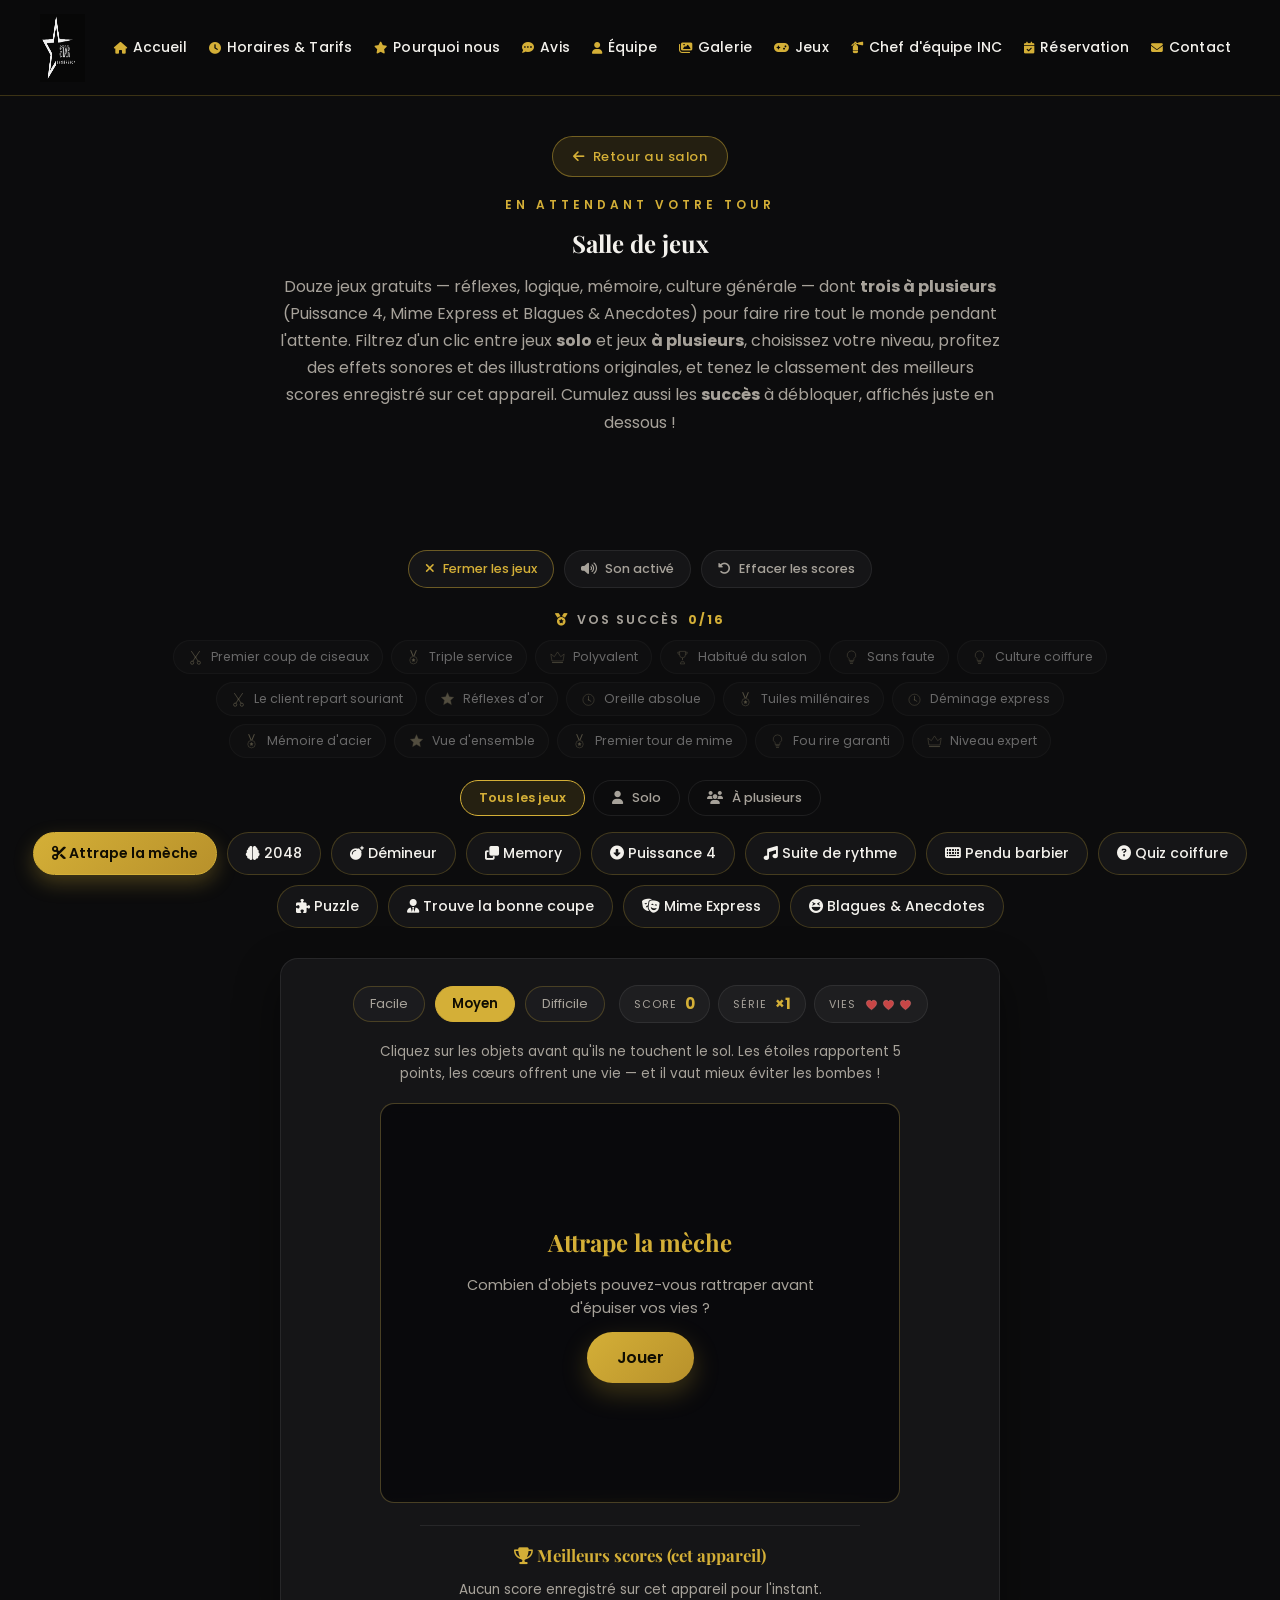
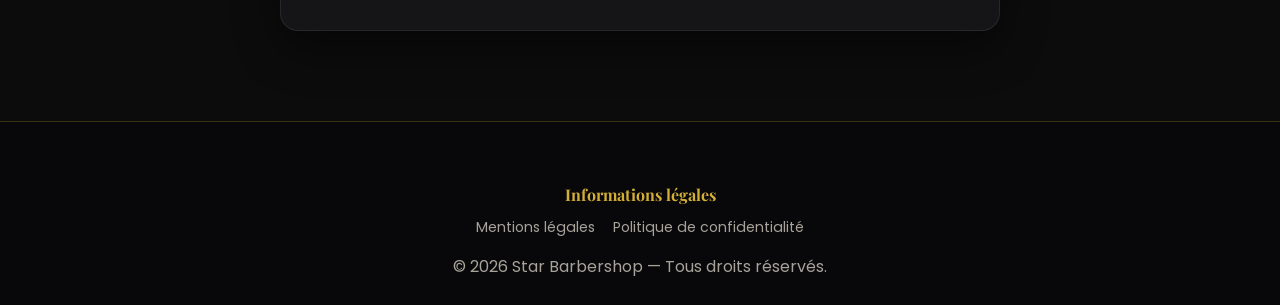
==== commit 8577d27e: "Ajouter la page Chef d'équipe incendie avec le dossier complet du Drive Nouvelle page chef-equipe-in" ====
--- a/jeux.html
+++ b/jeux.html
@@ -35,6 +35,7 @@
     <a href="index.html#equipe"><i class="fa-solid fa-user"></i> Équipe</a>
     <a href="index.html#galerie"><i class="fa-solid fa-images"></i> Galerie</a>
     <a href="jeux.html"><i class="fa-solid fa-gamepad"></i> Jeux</a>
+    <a href="chef-equipe-incendie.html"><i class="fa-solid fa-fire-extinguisher"></i> Chef d'équipe INC</a>
     <a href="index.html#reservation"><i class="fa-solid fa-calendar-check"></i> Réservation</a>
     <a href="index.html#contact"><i class="fa-solid fa-envelope"></i> Contact</a>
   </nav>
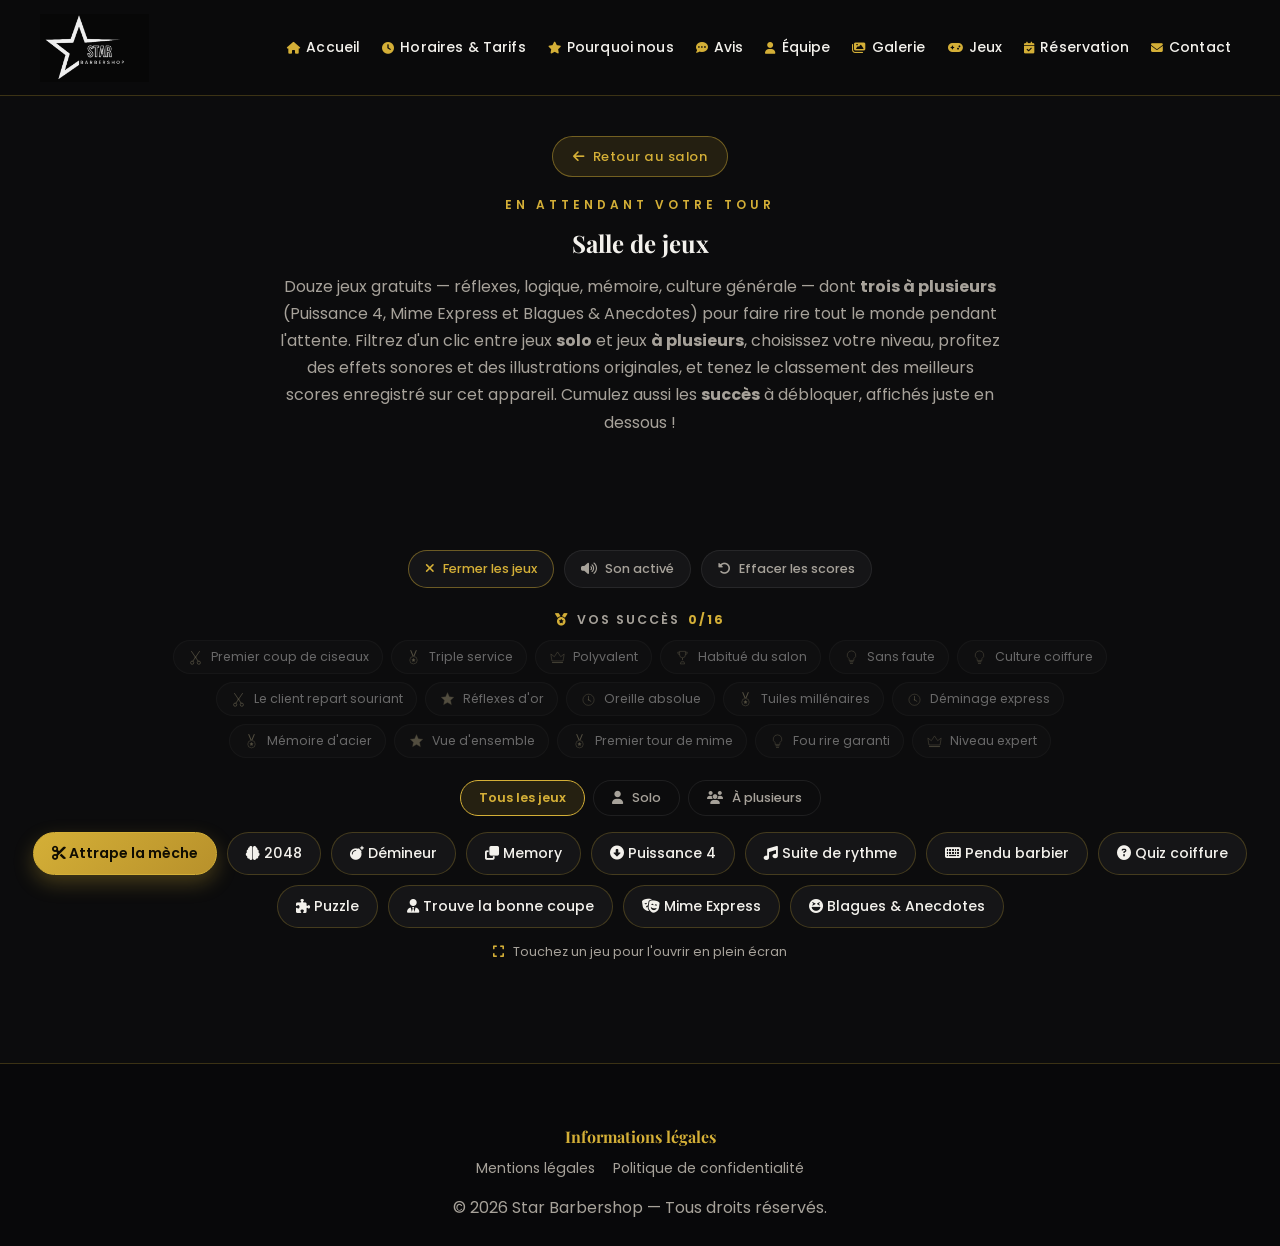
==== commit 031817ac: "Jeux en plein écran avec bouton Fermer et nouvelles blagues - Chaque jeu s'ouvre en plein écran avec" ====
--- a/jeux.html
+++ b/jeux.html
@@ -2,7 +2,7 @@
 <html lang="fr">
 <head>
   <meta charset="UTF-8" />
-  <meta name="viewport" content="width=device-width, initial-scale=1.0">
+  <meta name="viewport" content="width=device-width, initial-scale=1.0, viewport-fit=cover">
   <title>Jeux — Star Barbershop</title>
   <meta name="description" content="Patientez en jouant : douze mini-jeux gratuits (2048, démineur, puissance 4, memory, quiz, mime, blagues…) en solo ou à plusieurs, avec niveaux de difficulté, classement et effets sonores, sur le site de Star Barbershop à Mourmelon-le-Grand.">
   <link rel="canonical" href="https://www.starbarbershop.fr/jeux.html">
@@ -35,7 +35,6 @@
     <a href="index.html#equipe"><i class="fa-solid fa-user"></i> Équipe</a>
     <a href="index.html#galerie"><i class="fa-solid fa-images"></i> Galerie</a>
     <a href="jeux.html"><i class="fa-solid fa-gamepad"></i> Jeux</a>
-    <a href="chef-equipe-incendie.html"><i class="fa-solid fa-fire-extinguisher"></i> Chef d'équipe INC</a>
     <a href="index.html#reservation"><i class="fa-solid fa-calendar-check"></i> Réservation</a>
     <a href="index.html#contact"><i class="fa-solid fa-envelope"></i> Contact</a>
   </nav>
@@ -86,8 +85,15 @@
     <button class="game-tab" data-game="jokes" data-mode="multi"><i class="fa-solid fa-face-laugh-squint"></i> Blagues &amp; Anecdotes</button>
   </div>
 
+  <p class="game-selector-hint"><i class="fa-solid fa-expand"></i> Touchez un jeu pour l'ouvrir en plein écran</p>
+
+  <div id="game-fs-bar" class="game-fs-bar" hidden>
+    <span id="game-fs-title" class="game-fs-title"></span>
+    <button id="game-fs-close" class="game-fs-close" type="button" aria-label="Fermer le jeu"><i class="fa-solid fa-xmark"></i><span>Fermer</span></button>
+  </div>
+
   <!-- JEU 1 : ATTRAPE LA MÈCHE -->
-  <div id="game-catch" class="game-panel active">
+  <div id="game-catch" class="game-panel">
     <div class="game-shell">
       <div class="game-top">
         <div id="catch-level-select" class="level-selector">
--- a/games.css
+++ b/games.css
@@ -1909,3 +1909,116 @@
     padding: 8px 13px;
   }
 }
+
+/* --- Jeu en plein écran --- */
+.game-selector-hint {
+  margin: -16px 0 10px;
+  text-align: center;
+  color: var(--muted);
+  font-size: 0.8rem;
+}
+
+.game-selector-hint i {
+  color: var(--gold);
+  margin-right: 6px;
+}
+
+body.game-open {
+  overflow: hidden;
+}
+
+/* L'animation d'apparition des sections (transform) piégerait le position: fixed */
+body.game-open .games {
+  transform: none;
+  transition: none;
+}
+
+.game-panel.active {
+  position: fixed;
+  inset: 0;
+  z-index: 1550;
+  justify-content: flex-start;
+  overflow-y: auto;
+  overscroll-behavior: contain;
+  -webkit-overflow-scrolling: touch;
+  background: var(--bg);
+  padding: calc(72px + env(safe-area-inset-top)) 16px calc(24px + env(safe-area-inset-bottom));
+}
+
+.game-panel.active .game-shell {
+  max-width: 960px;
+  margin: 0 auto;
+}
+
+.game-panel.active .catch-area {
+  max-width: 100%;
+  height: min(68vh, 640px);
+}
+
+.game-fs-bar {
+  position: fixed;
+  top: 0;
+  left: 0;
+  right: 0;
+  z-index: 1560;
+  display: flex;
+  align-items: center;
+  justify-content: space-between;
+  gap: 12px;
+  height: calc(60px + env(safe-area-inset-top));
+  padding: env(safe-area-inset-top) 12px 0 18px;
+  background: rgba(8, 8, 10, 0.94);
+  -webkit-backdrop-filter: blur(8px);
+  backdrop-filter: blur(8px);
+  border-bottom: 1px solid var(--gold-25);
+}
+
+.game-fs-bar[hidden] {
+  display: none;
+}
+
+.game-fs-title {
+  min-width: 0;
+  overflow: hidden;
+  white-space: nowrap;
+  text-overflow: ellipsis;
+  font-family: "Playfair Display", serif;
+  font-size: 1.15rem;
+  color: var(--gold);
+}
+
+.game-fs-title i {
+  margin-right: 8px;
+  font-size: 0.95rem;
+}
+
+.game-fs-close {
+  flex-shrink: 0;
+  display: inline-flex;
+  align-items: center;
+  gap: 8px;
+  background: linear-gradient(135deg, var(--gold), #b8912b);
+  color: #100d02;
+  border: none;
+  border-radius: 50px;
+  padding: 10px 18px;
+  font-family: inherit;
+  font-size: 0.9rem;
+  font-weight: 600;
+  cursor: pointer;
+  box-shadow: 0 6px 16px rgba(212, 175, 55, 0.28);
+}
+
+.game-fs-close:hover {
+  filter: brightness(1.08);
+}
+
+@media (max-width: 600px) {
+  .game-panel.active {
+    padding-inline: 8px;
+  }
+
+  .game-panel.active .catch-area {
+    height: min(62vh, 520px);
+  }
+}
